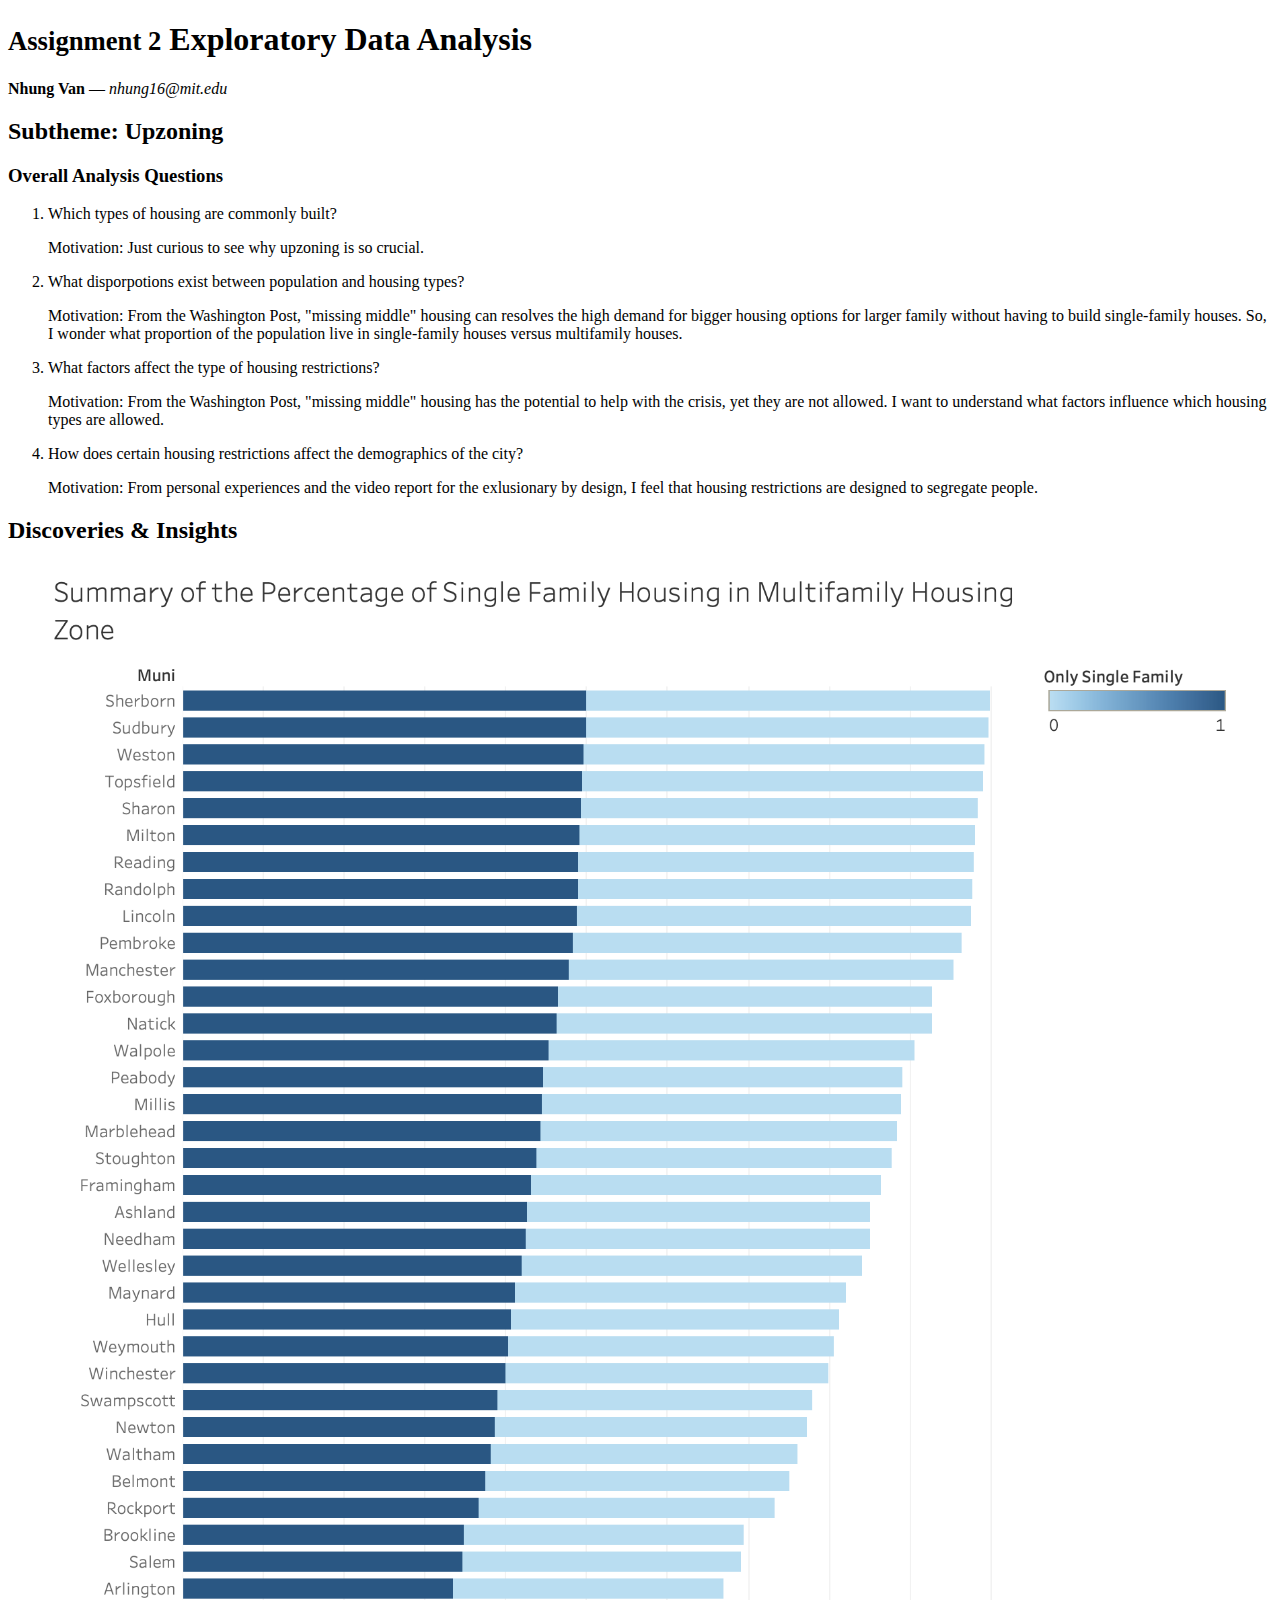
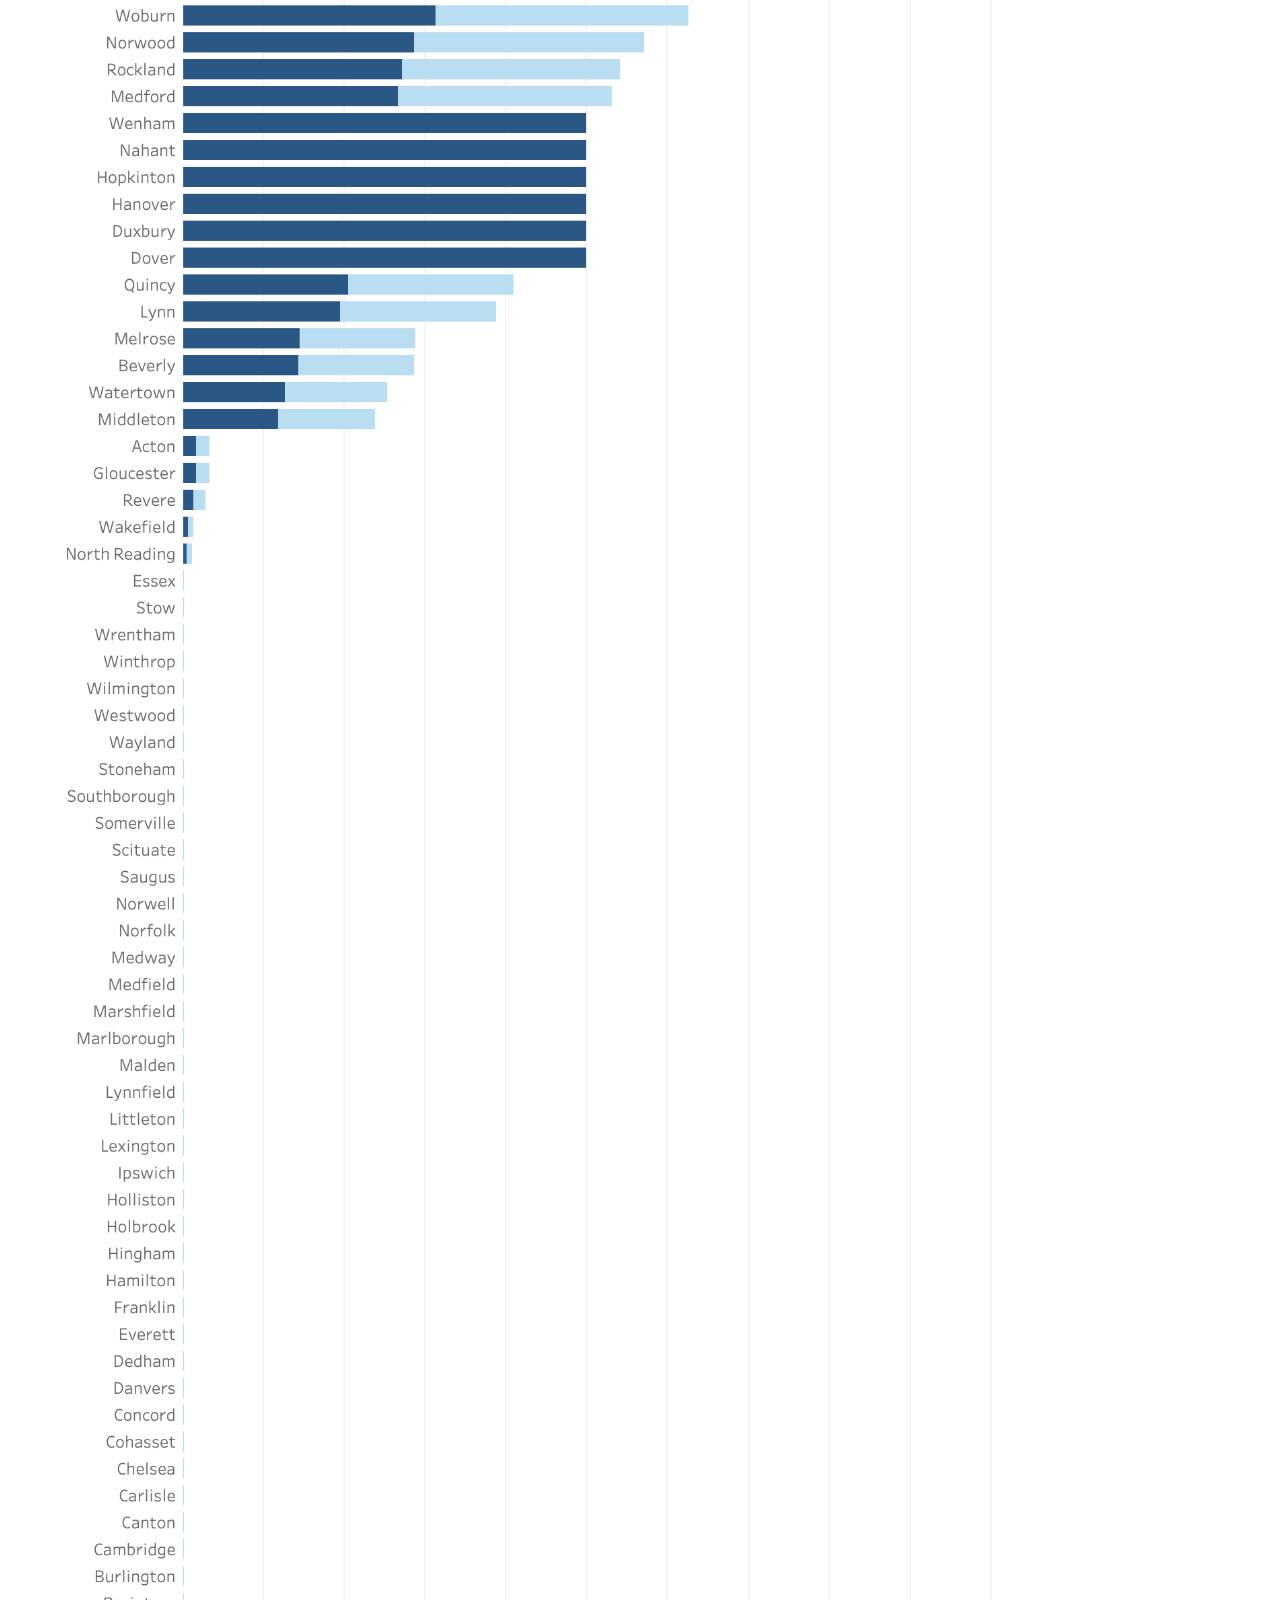
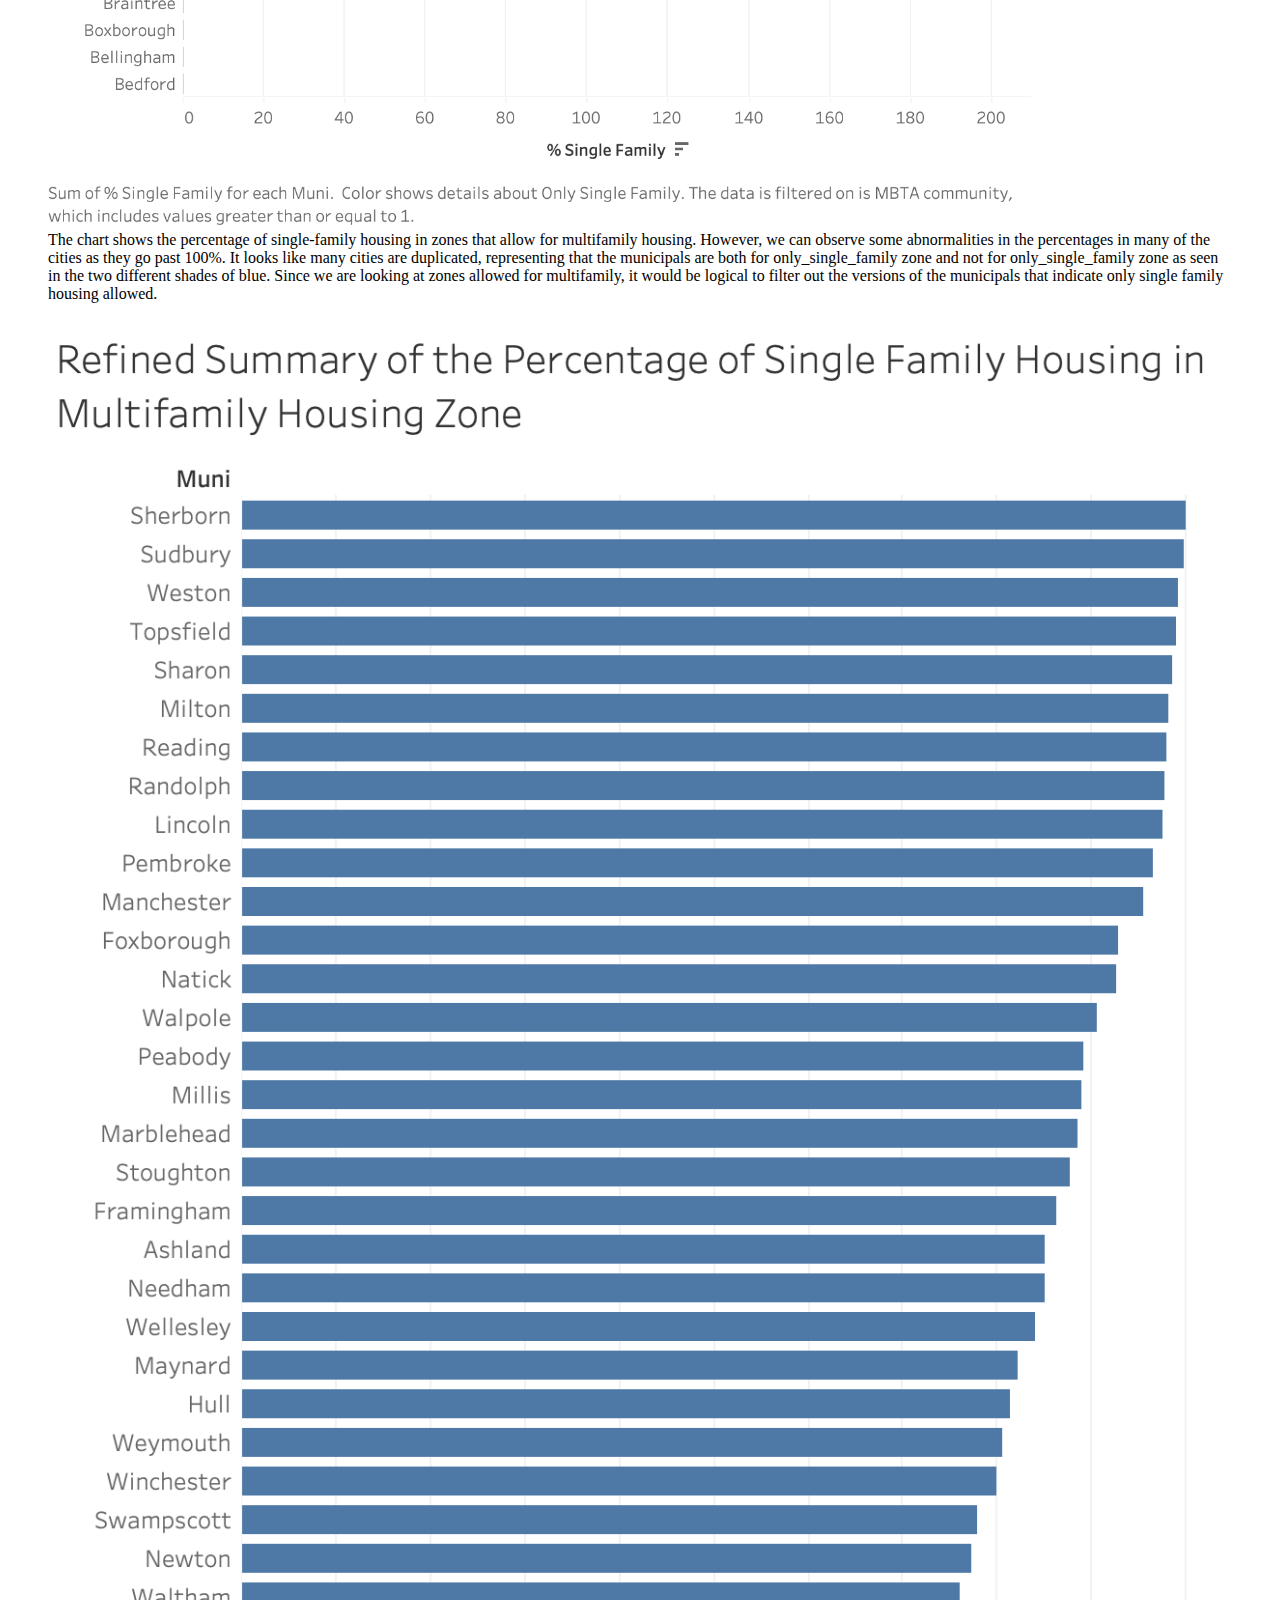
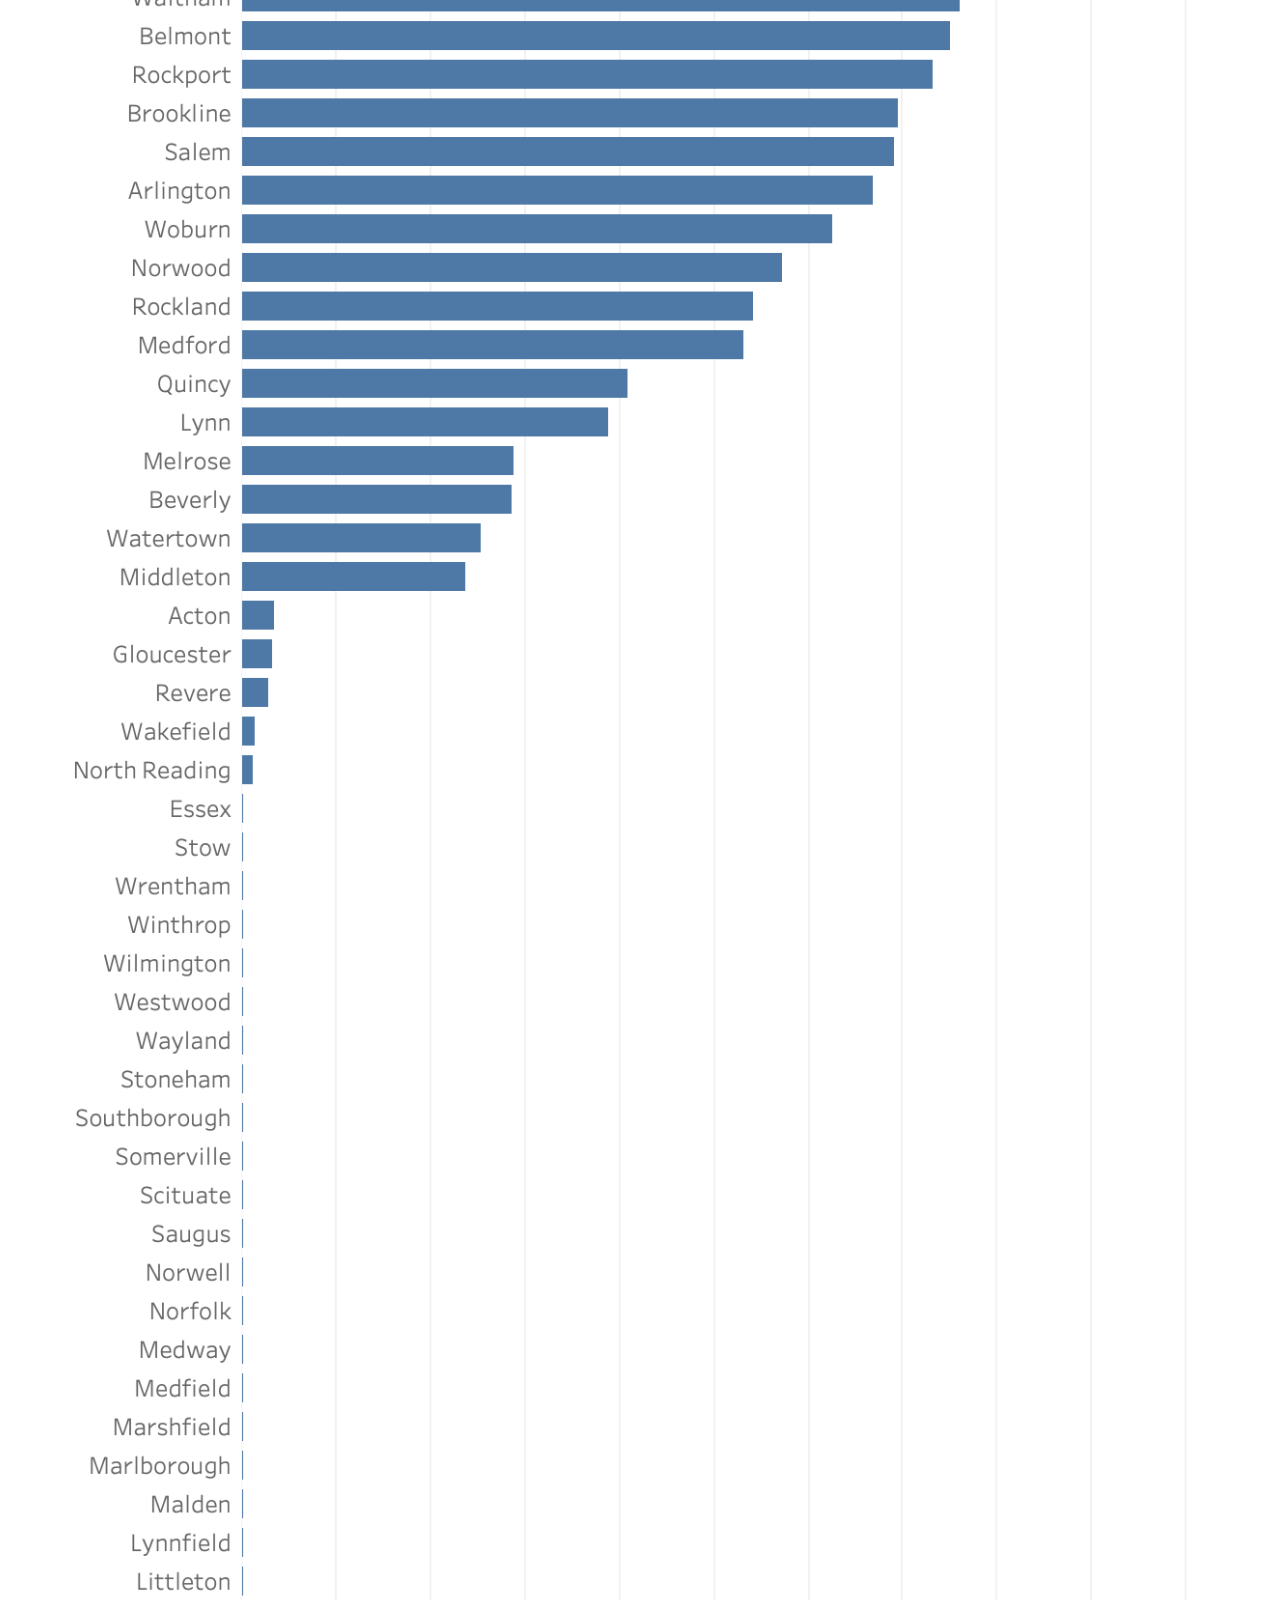
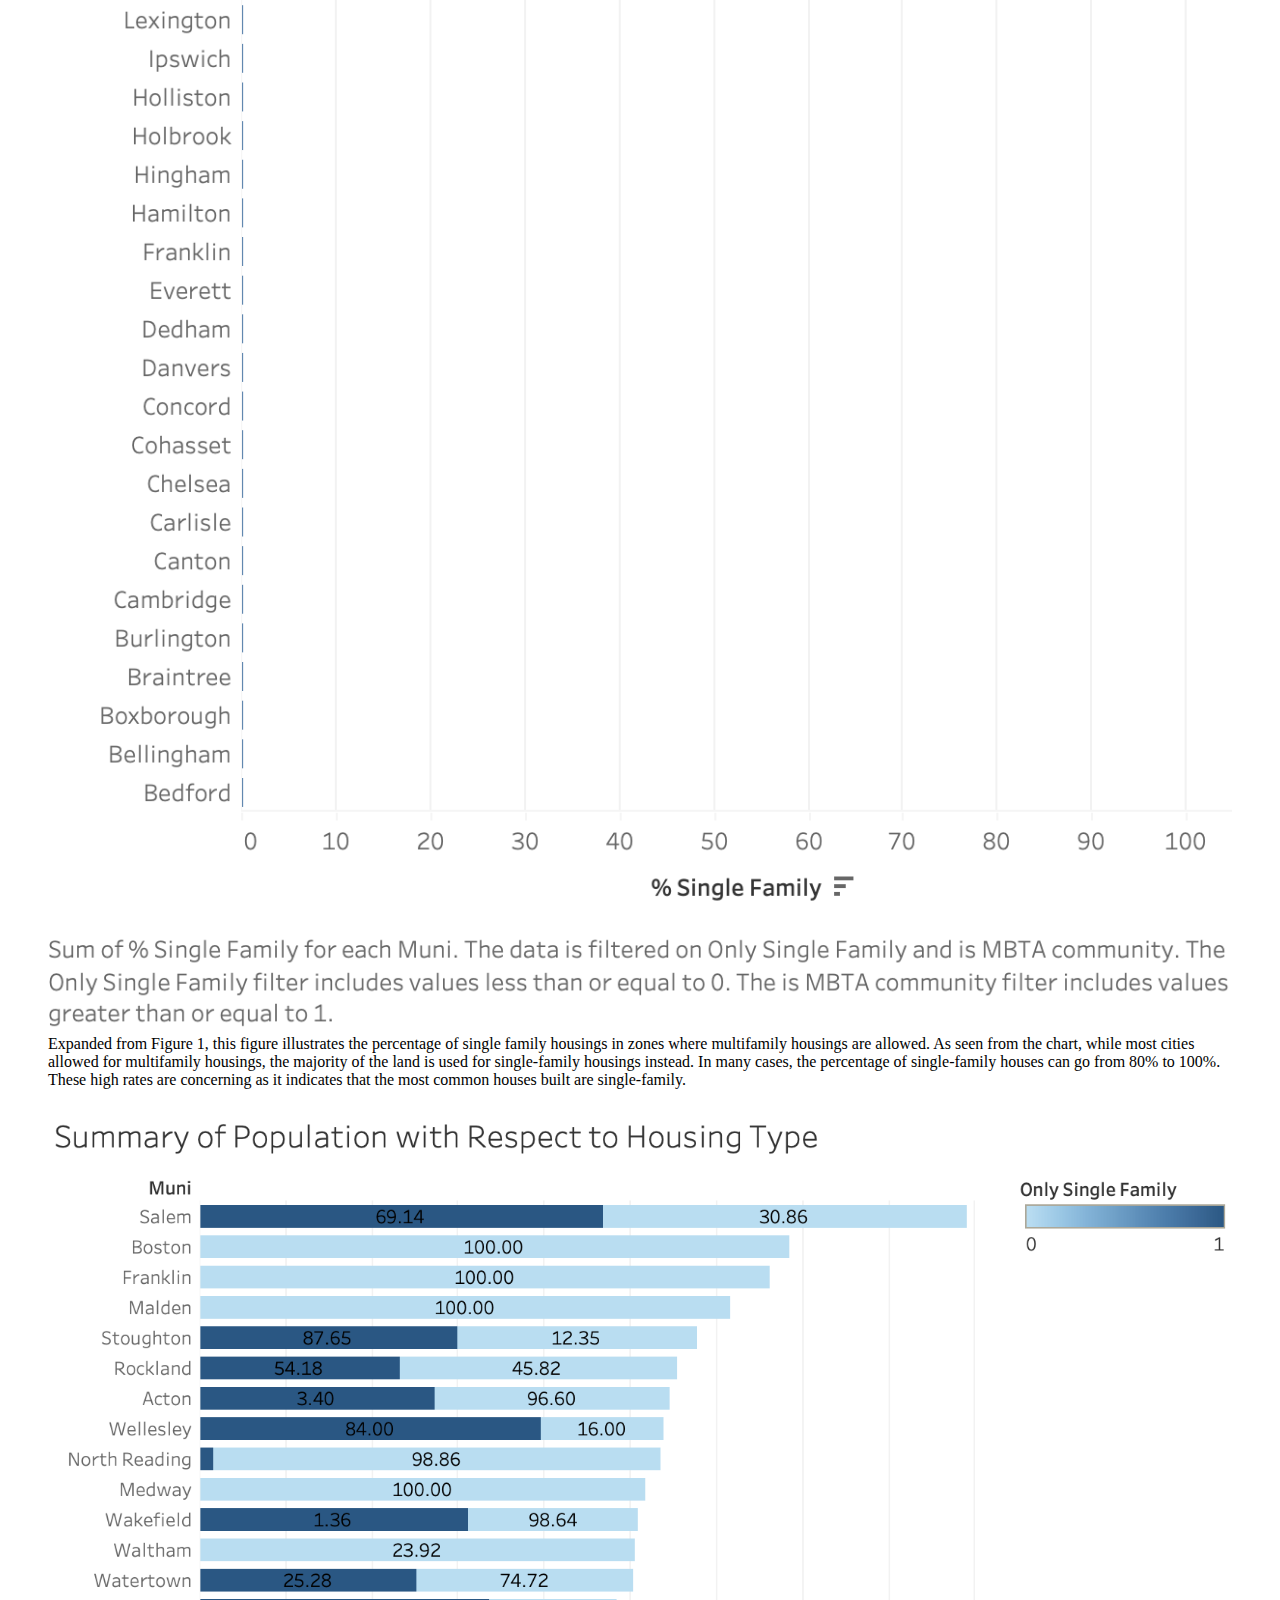
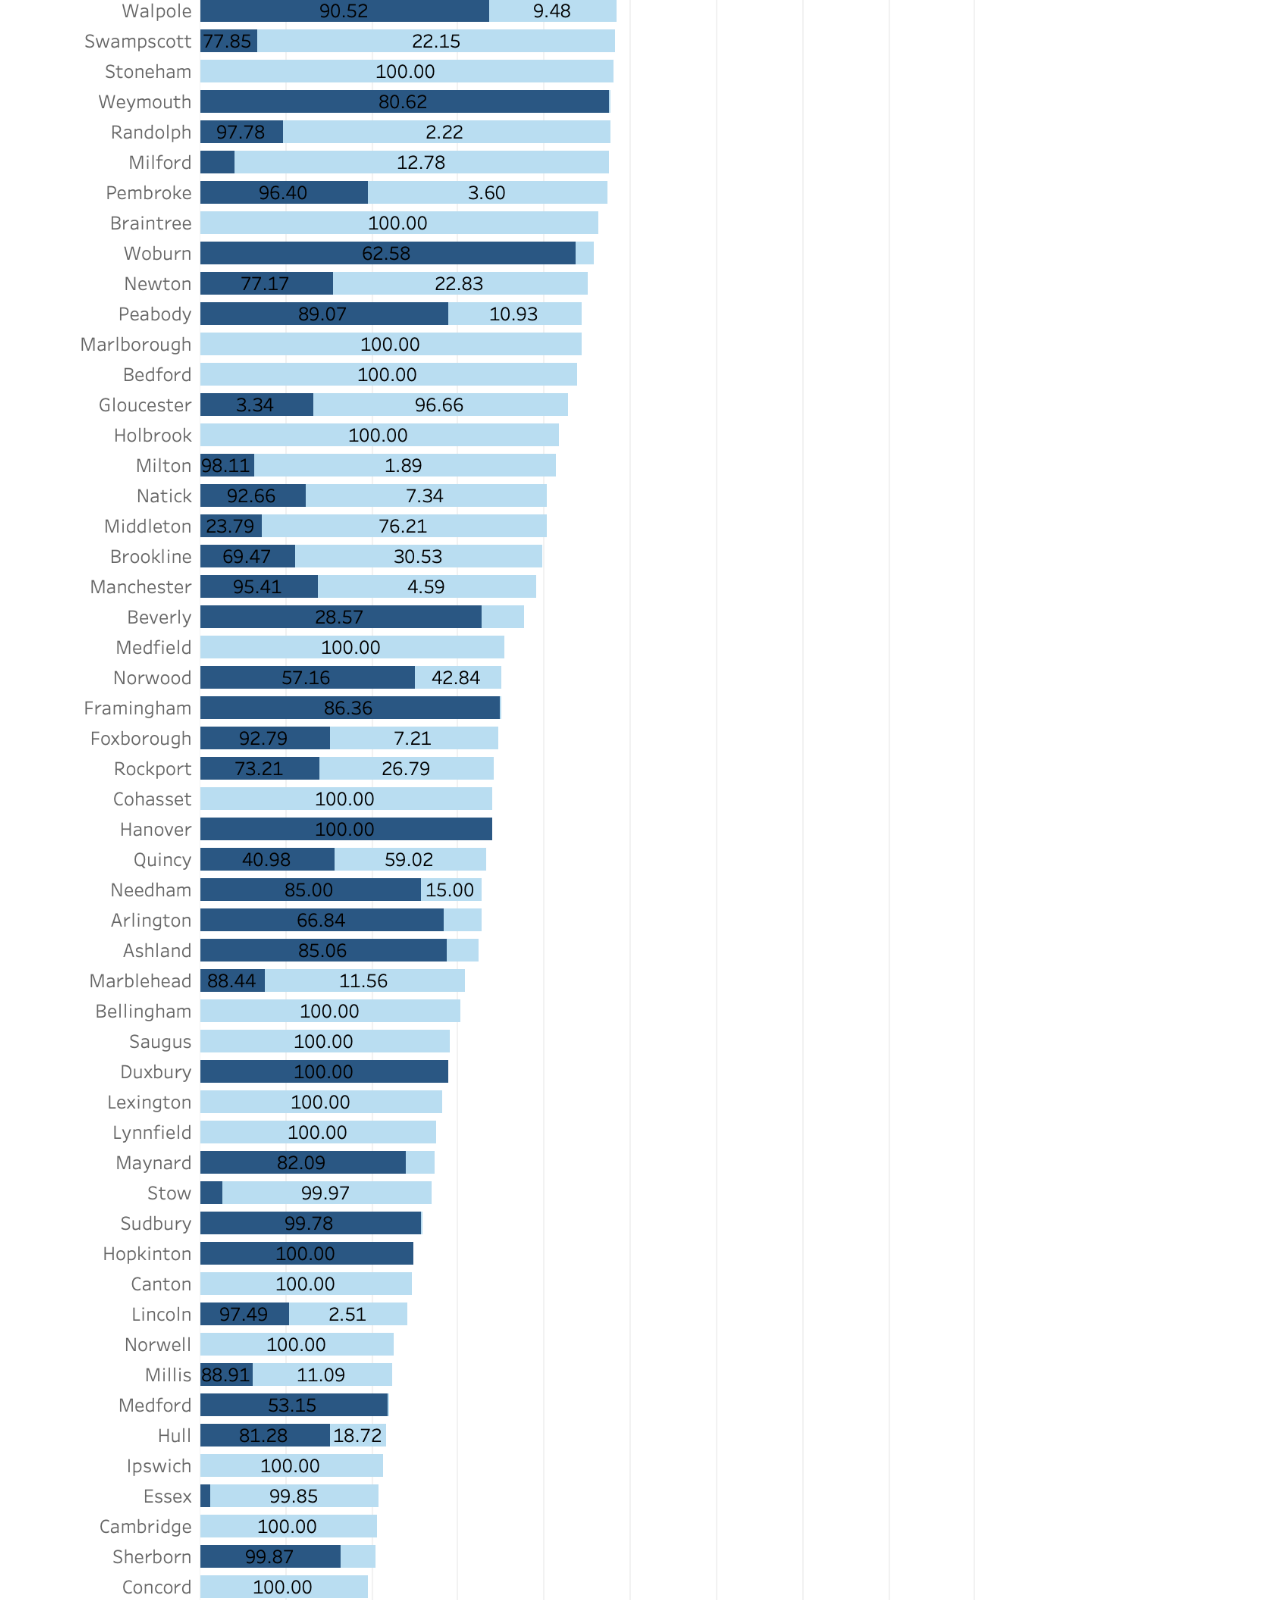
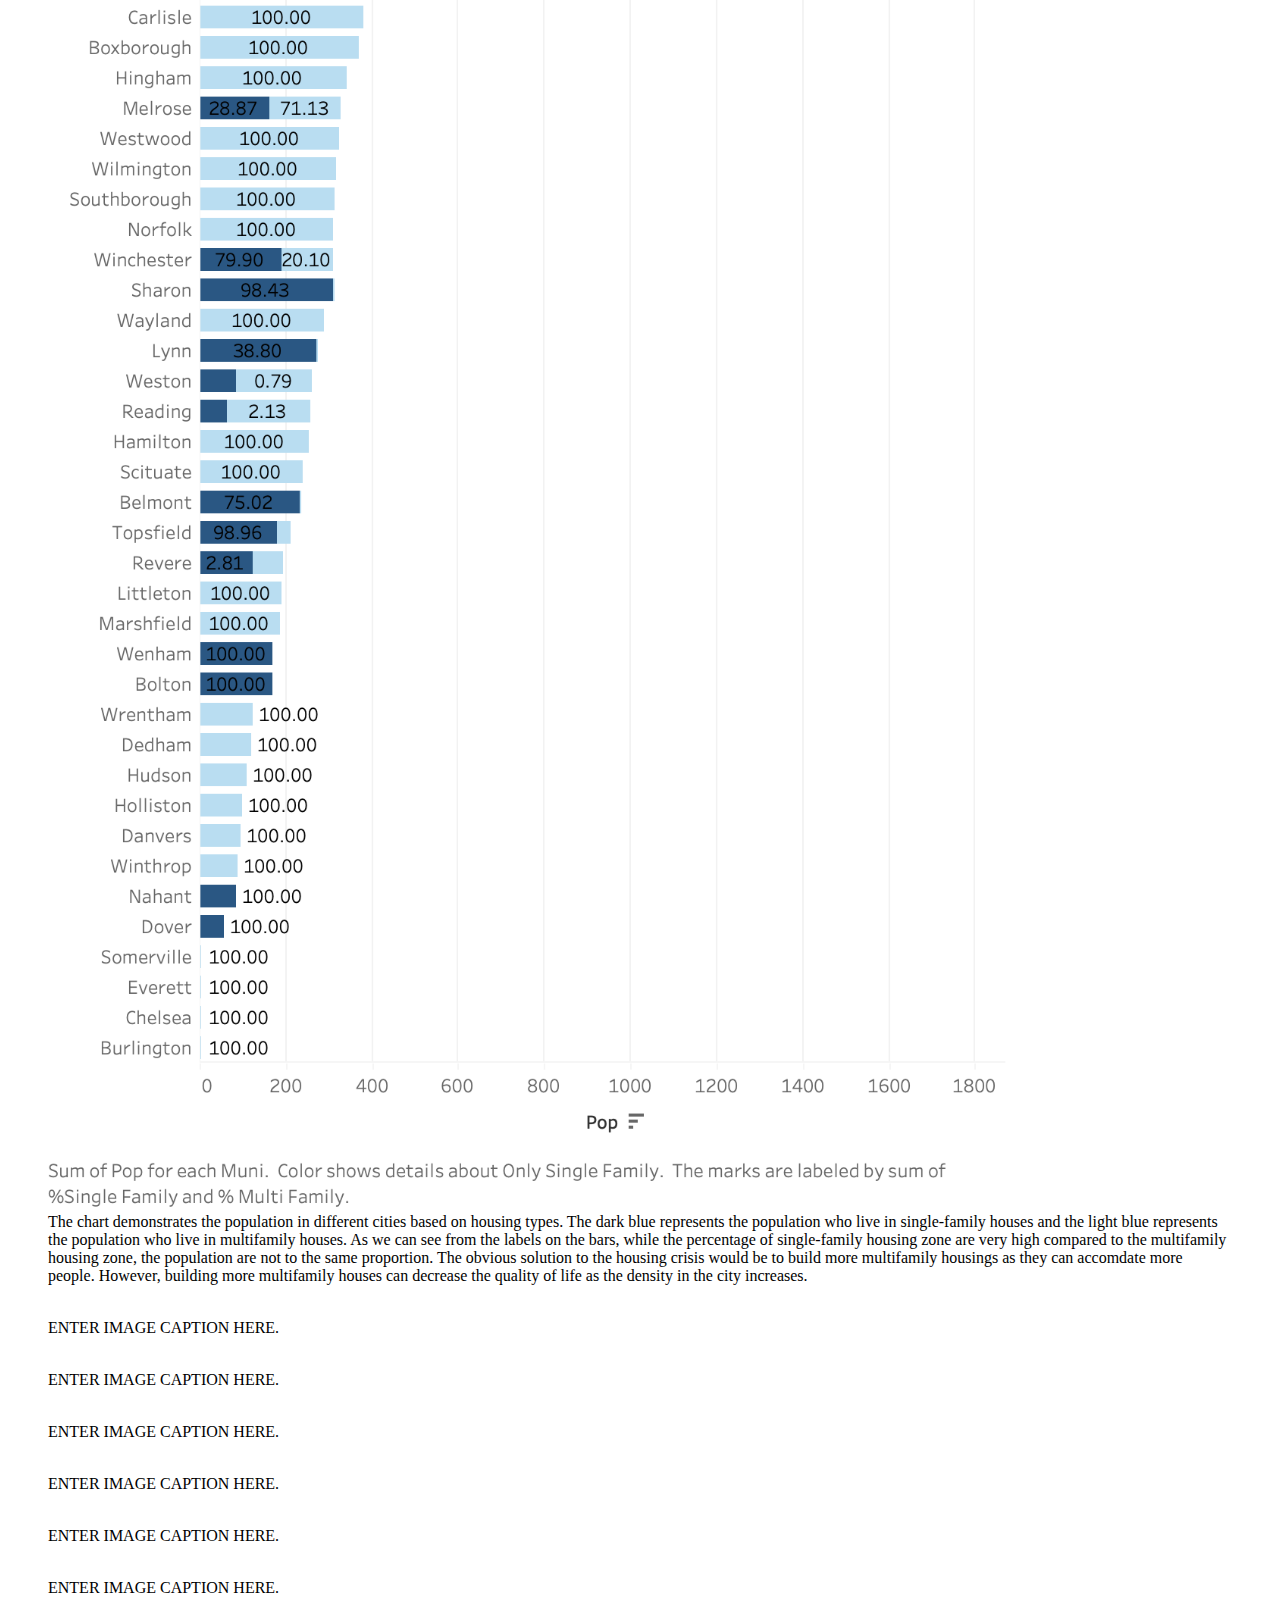
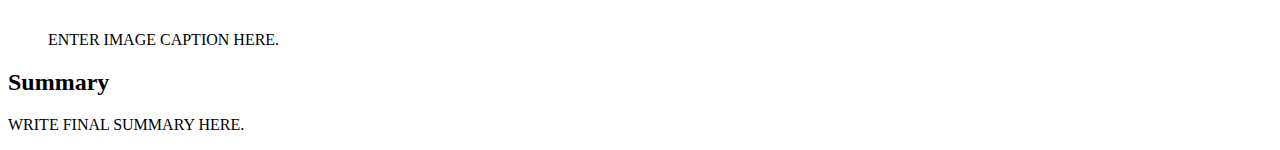
==== assignment2/index.html @ 56688341 "started on A2" ====
<!DOCTYPE HTML>
<html lang="en">
<head>
	<title>Vis & Society Assignment 2</title>
	<link rel="stylesheet" href="https://vis-society.github.io/assignments/report.css" />
    <link rel="stylesheet" href="style.css" />
</head>

<body>
	<header>
		<h1>
			<small>Assignment 2</small>
			Exploratory Data Analysis
		</h1>

		<p>
			<strong>Nhung Van</strong> — <em>nhung16@mit.edu</em>
		</p>
	</header>
	<main>
		<section>
			<h2>Subtheme: Upzoning</h2>

			<h3>Overall Analysis Questions</h3>
			<ol>
                <li>Which types of housing are commonly built?</li>
                <p> Motivation: Just curious to see why upzoning is so crucial.</p>
                <li>What disporpotions exist between population and housing types?</li>
                <p> Motivation: From the Washington Post, "missing middle" housing can resolves the high demand for bigger housing options for larger family without having to build single-family houses. So, I wonder what proportion of the population live in single-family houses versus multifamily houses.</p>
                <li>What factors affect the type of housing restrictions?</li>
                <p> Motivation: From the Washington Post, "missing middle" housing has the potential to help with the crisis, yet they are not allowed. I want to understand what factors influence which housing types are allowed.</p>
				<li>How does certain housing restrictions affect the demographics of the city?</li>
                <p> Motivation: From personal experiences and the video report for the exlusionary by design, I feel that housing restrictions are designed to segregate people. </p>
			</ol>
            
		</section>

		<section>
			<h2>Discoveries & Insights</h2>

			<figure>
				<img src="./Sheet 1.png" alt="" />
				<figcaption>
				The chart shows the percentage of single-family housing in zones that allow for multifamily housing. However, we can observe some abnormalities in the percentages in many of the cities as they go past 100%. It looks like many cities are duplicated, representing that the municipals are both for only_single_family zone and not for only_single_family zone as seen in the two different shades of blue. Since we are looking at zones allowed for multifamily, it would be logical to filter out the versions of the municipals that indicate only single family housing allowed.
				</figcaption>
			</figure>

			<figure>
				<img src="./Sheet 2.png" alt="" />
				<figcaption>
				Expanded from Figure 1, this figure illustrates the percentage of single family housings in zones where multifamily housings are allowed. As seen from the chart, while most cities allowed for multifamily housings, the majority of the land is used for single-family housings instead. In many cases, the percentage of single-family houses can go from 80% to 100%. These high rates are concerning as it indicates that the most common houses built are single-family.
				</figcaption>
			</figure>

			<figure>
				<img src="./Sheet 3.png" alt="" />
				<figcaption>
				The chart demonstrates the population in different cities based on housing types. The dark blue represents the population who live in single-family houses and the light blue represents the population who live in multifamily houses. As we can see from the labels on the bars, while the percentage of single-family housing zone are very high compared to the multifamily housing zone, the population are not to the same proportion. The obvious solution to the housing crisis would be to build more multifamily housings as they can accomdate more people. However, building more multifamily houses can decrease the quality of life as the density in the city increases.
				</figcaption>
			</figure>

			<figure>
				<img src="IMAGE_FILENAME" alt="" />
				<figcaption>
				ENTER IMAGE CAPTION HERE.
				</figcaption>
			</figure>

			<figure>
				<img src="IMAGE_FILENAME" alt="" />
				<figcaption>
				ENTER IMAGE CAPTION HERE.
				</figcaption>
			</figure>

			<figure>
				<img src="IMAGE_FILENAME" alt="" />
				<figcaption>
				ENTER IMAGE CAPTION HERE.
				</figcaption>
			</figure>

			<figure>
				<img src="IMAGE_FILENAME" alt="" />
				<figcaption>
				ENTER IMAGE CAPTION HERE.
				</figcaption>
			</figure>

			<figure>
				<img src="IMAGE_FILENAME" alt="" />
				<figcaption>
				ENTER IMAGE CAPTION HERE.
				</figcaption>
			</figure>

			<figure>
				<img src="IMAGE_FILENAME" alt="" />
				<figcaption>
				ENTER IMAGE CAPTION HERE.
				</figcaption>
			</figure>

			<figure>
				<img src="IMAGE_FILENAME" alt="" />
				<figcaption>
				ENTER IMAGE CAPTION HERE.
				</figcaption>
			</figure>
		</section>

		<section>
			<h2>Summary</h2>

			<p>WRITE FINAL SUMMARY HERE.</p>
		</section>
	</main>
</body>
</html>
---- assignment2/style.css ----
img {
    width: 100%;
}
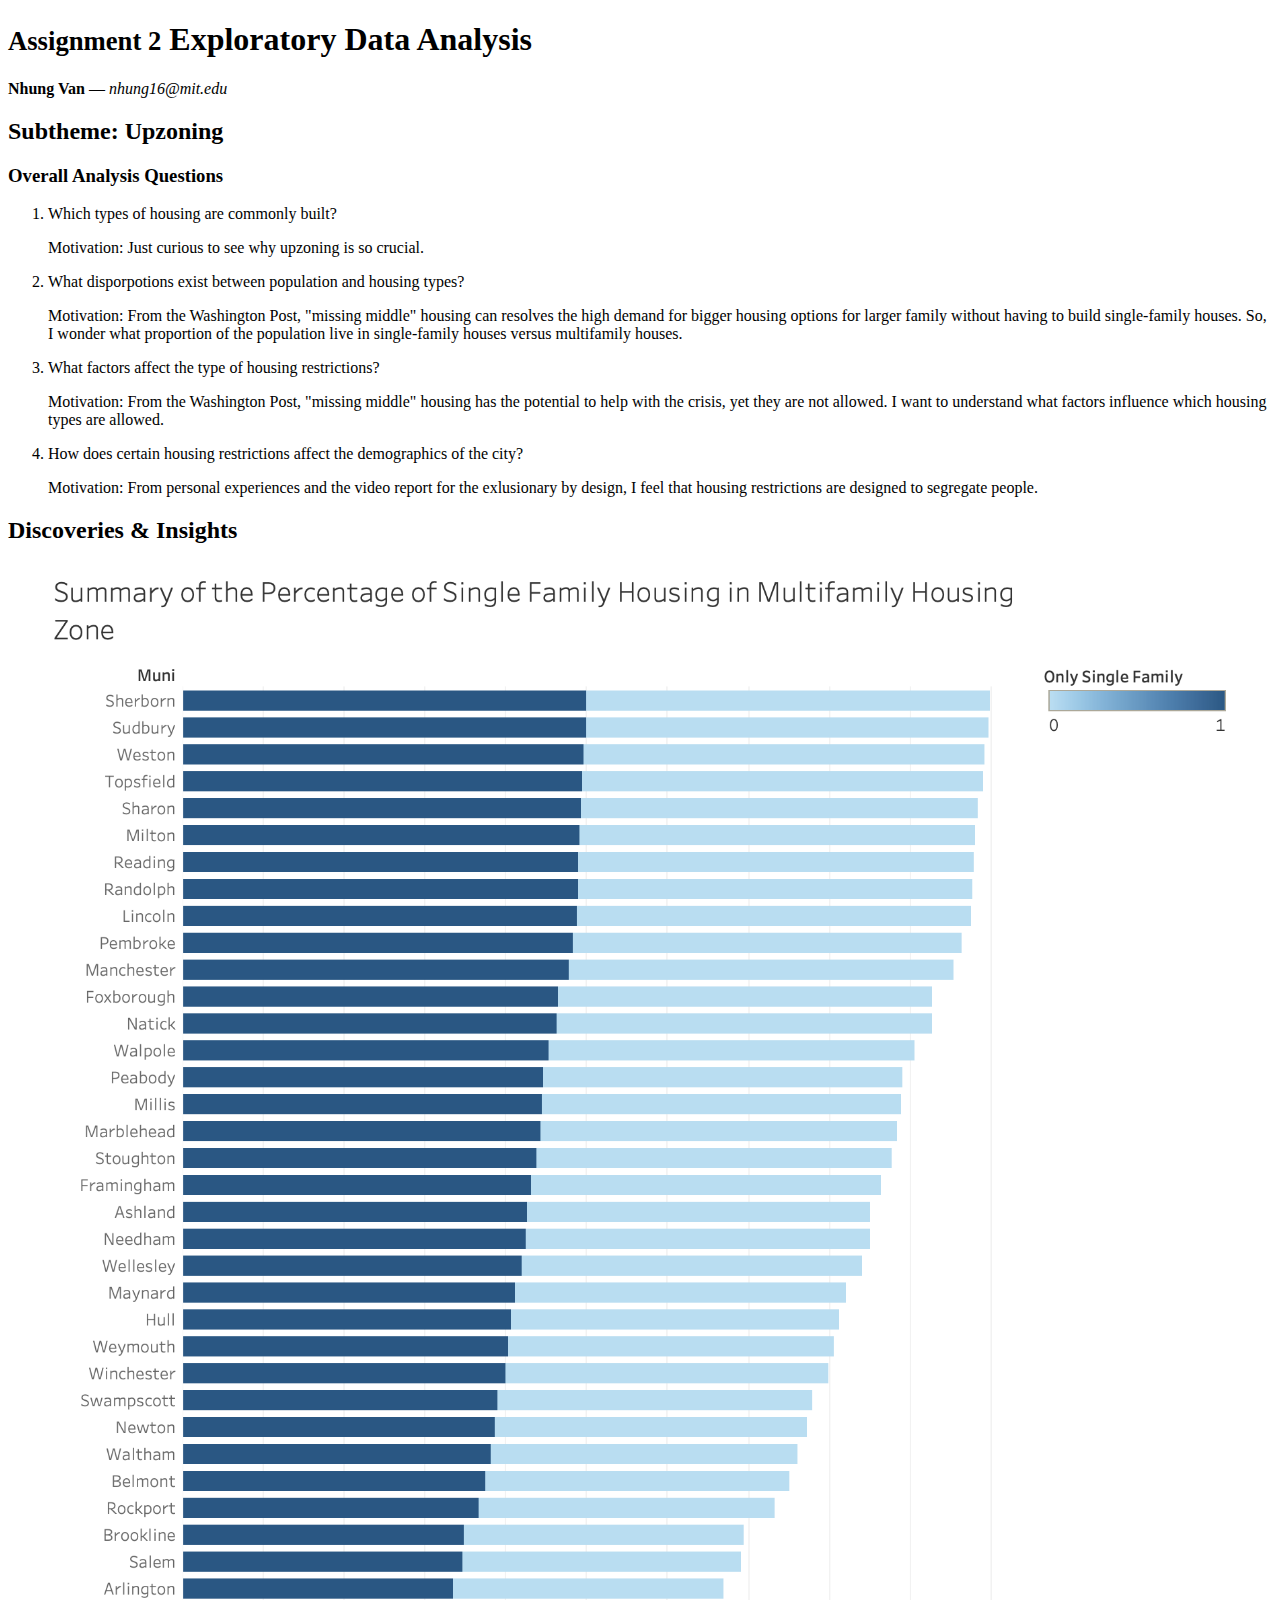
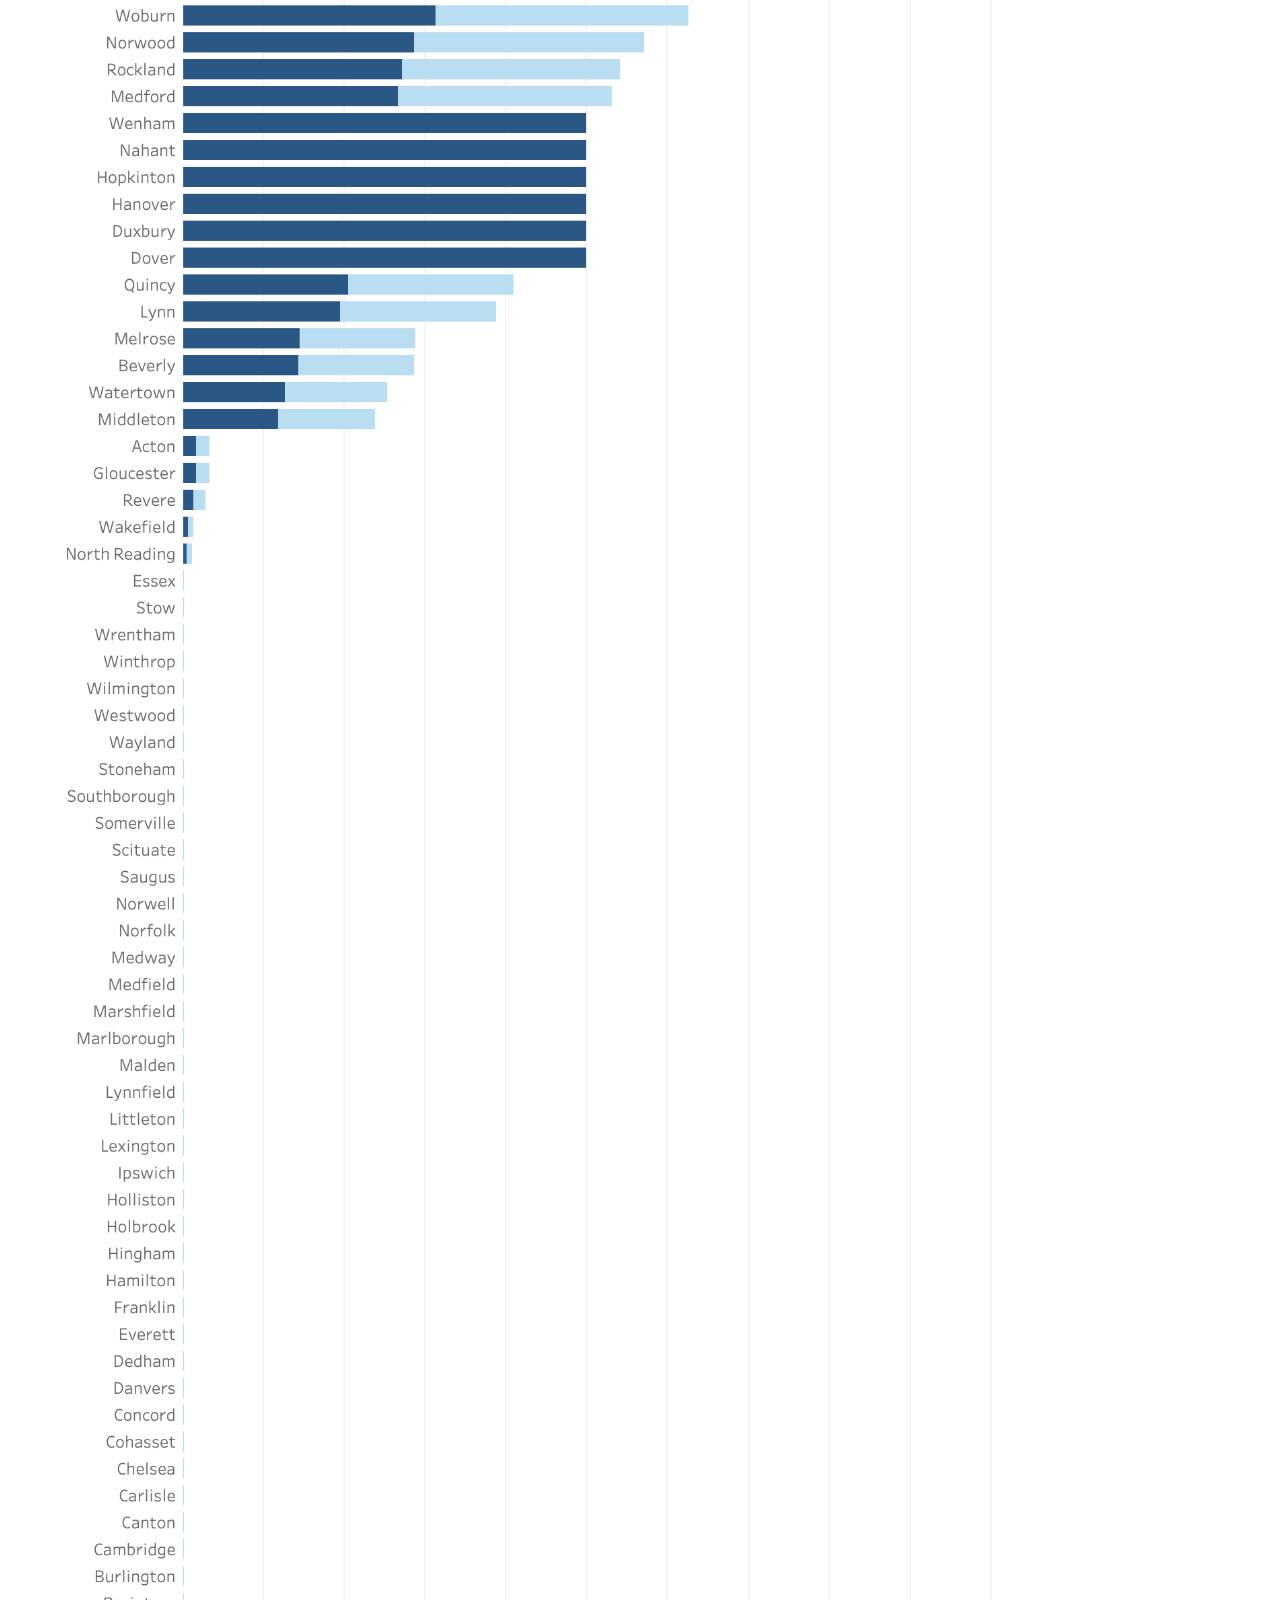
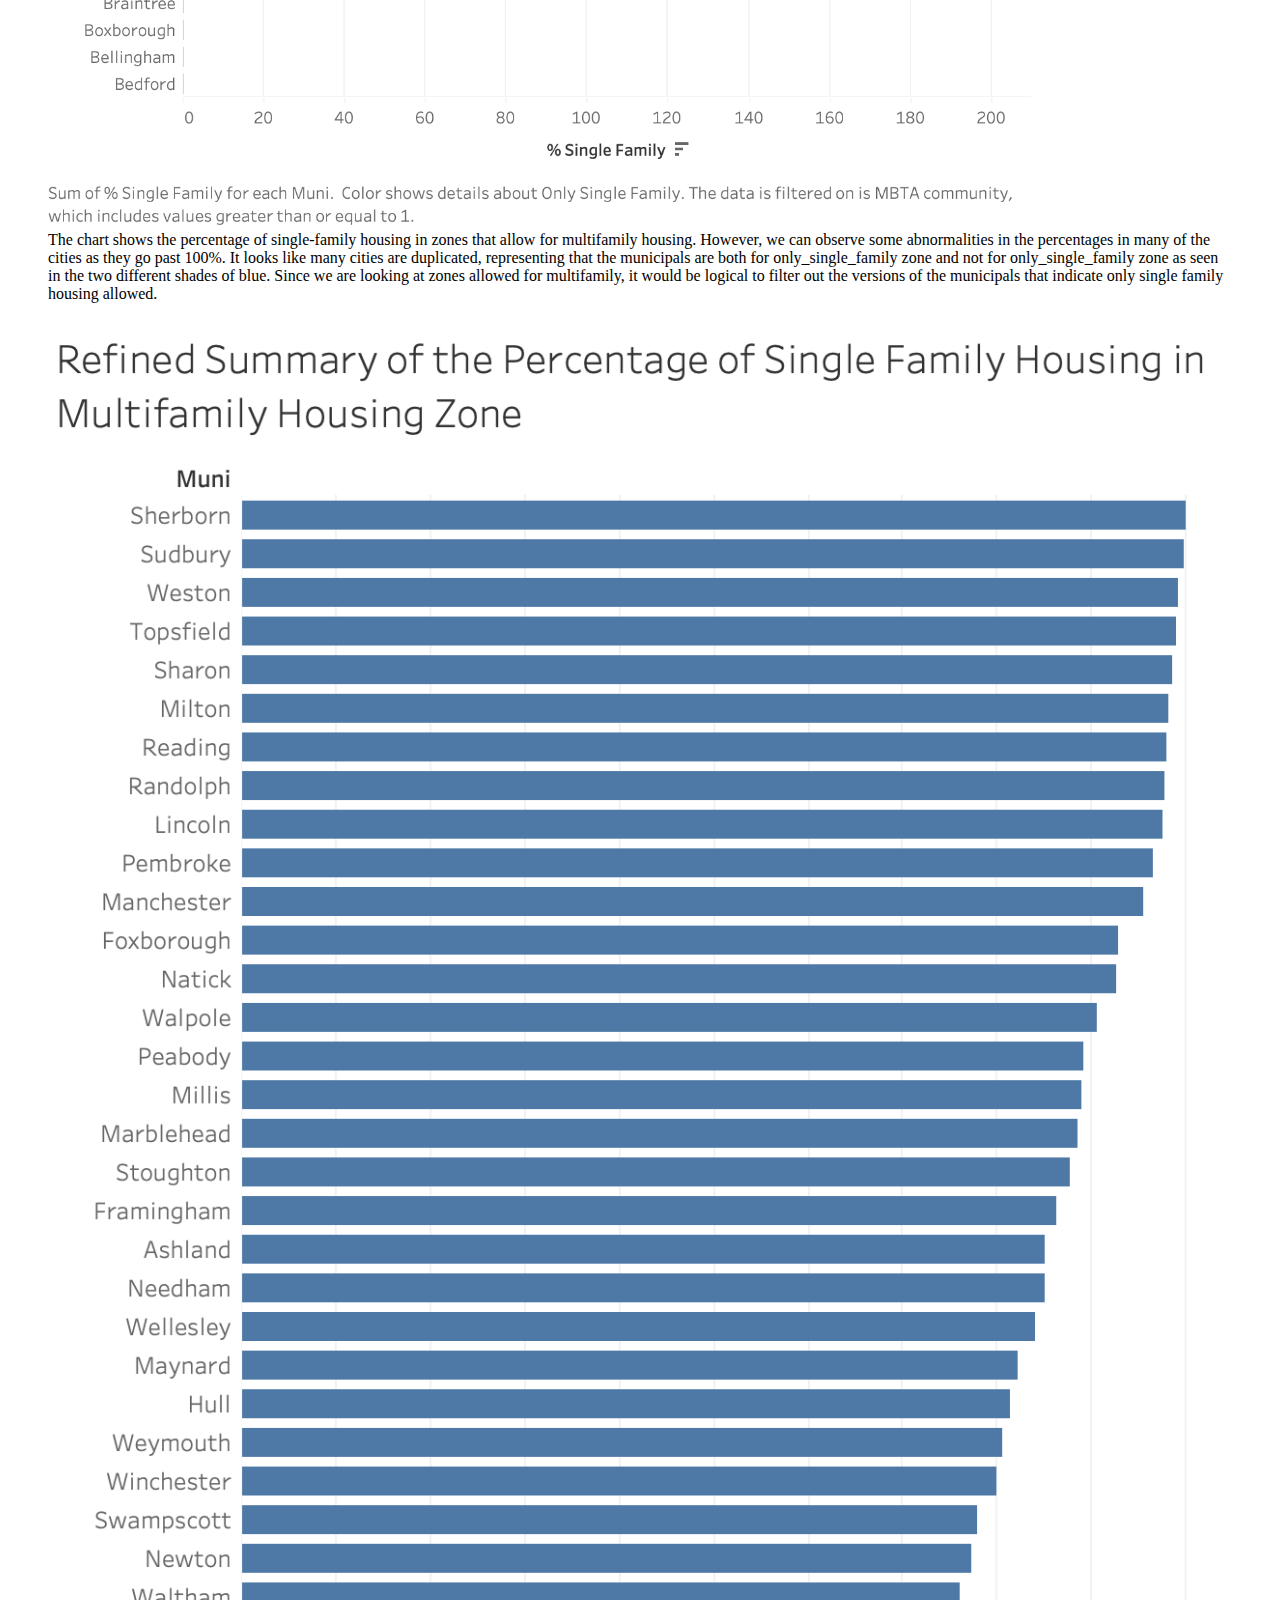
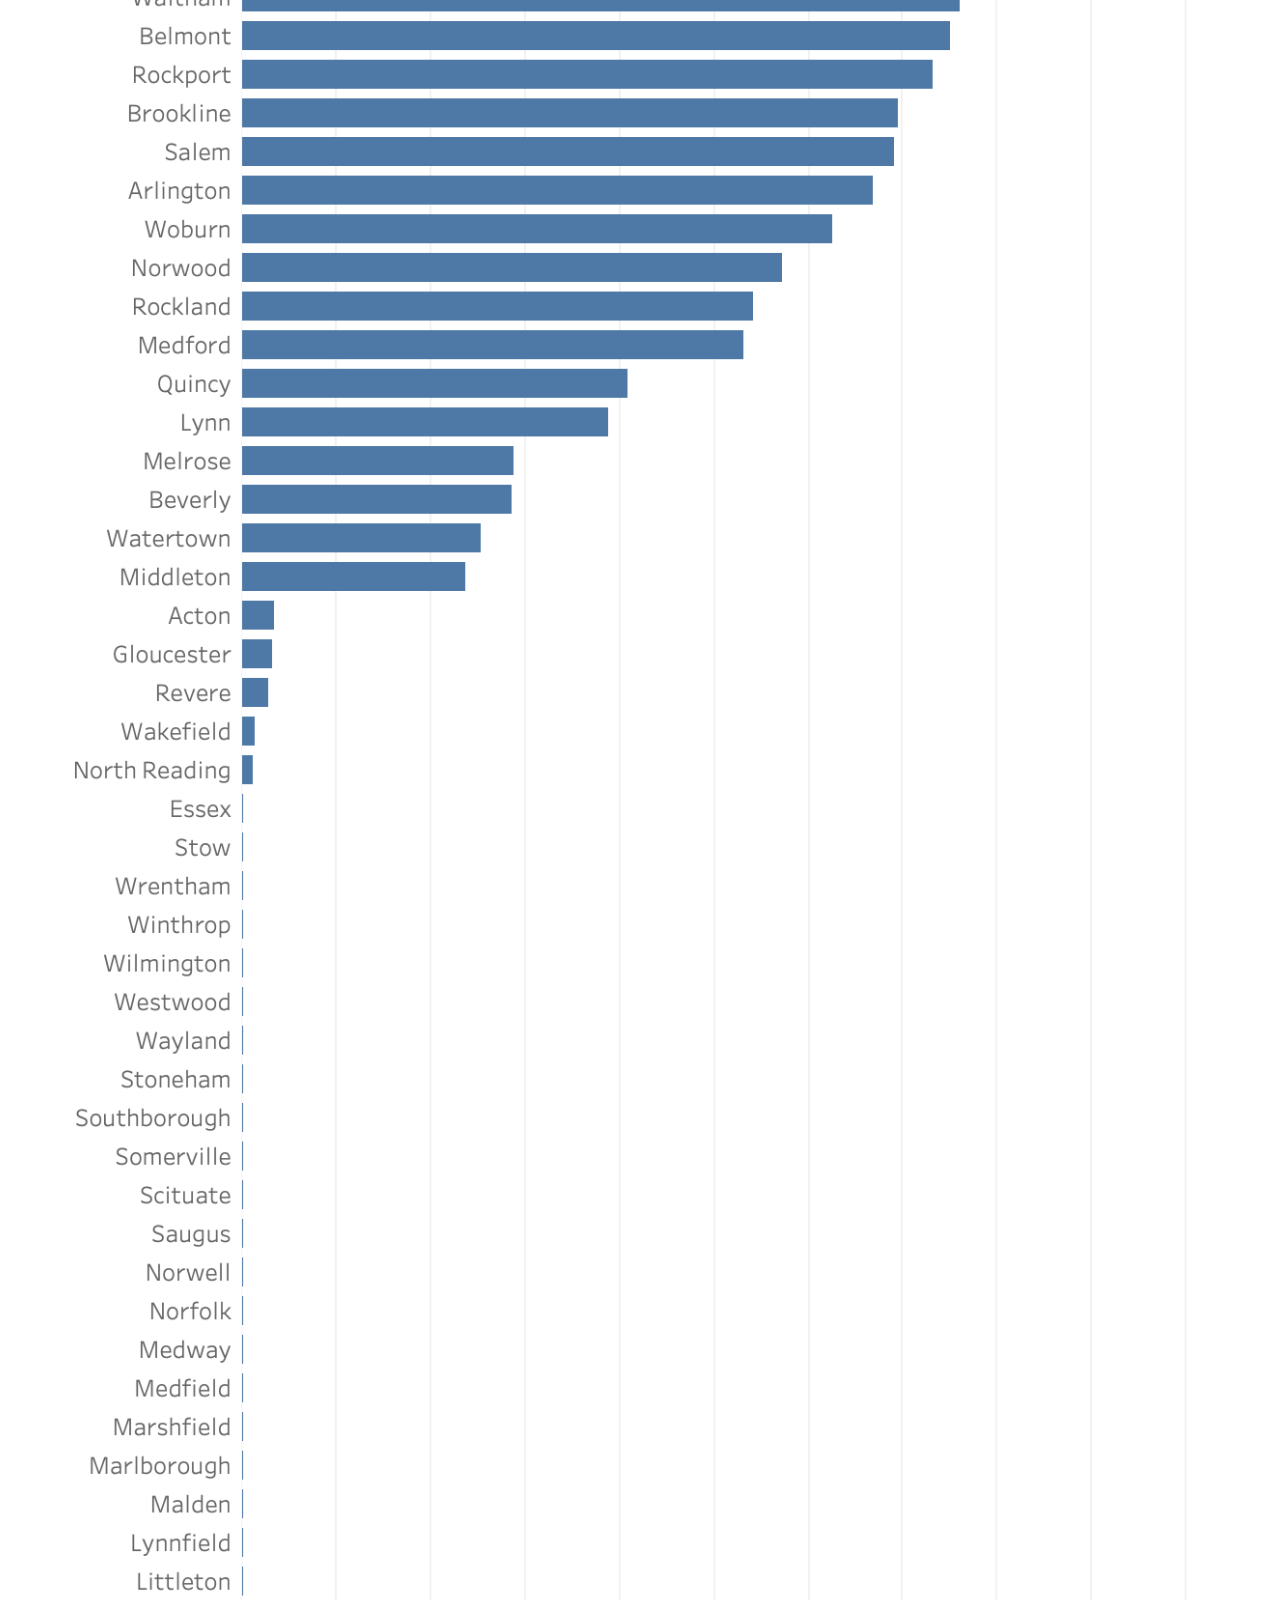
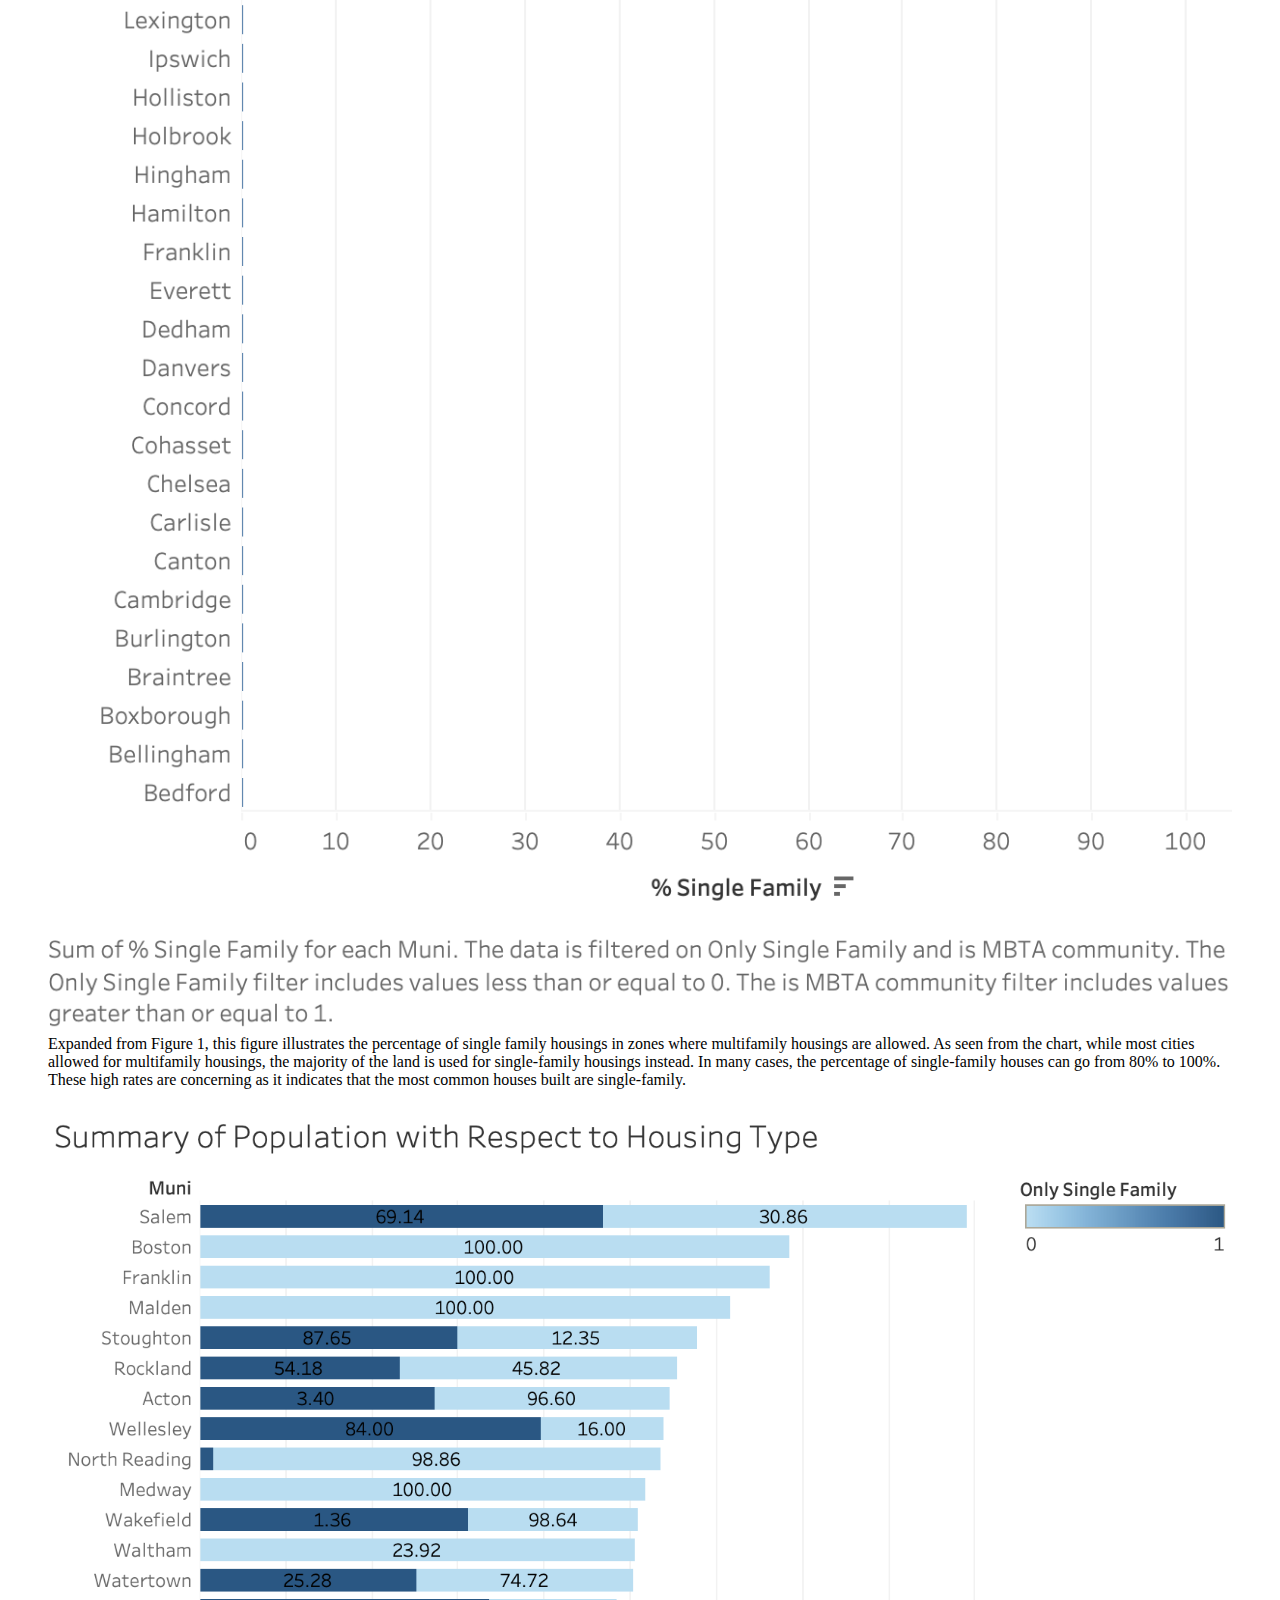
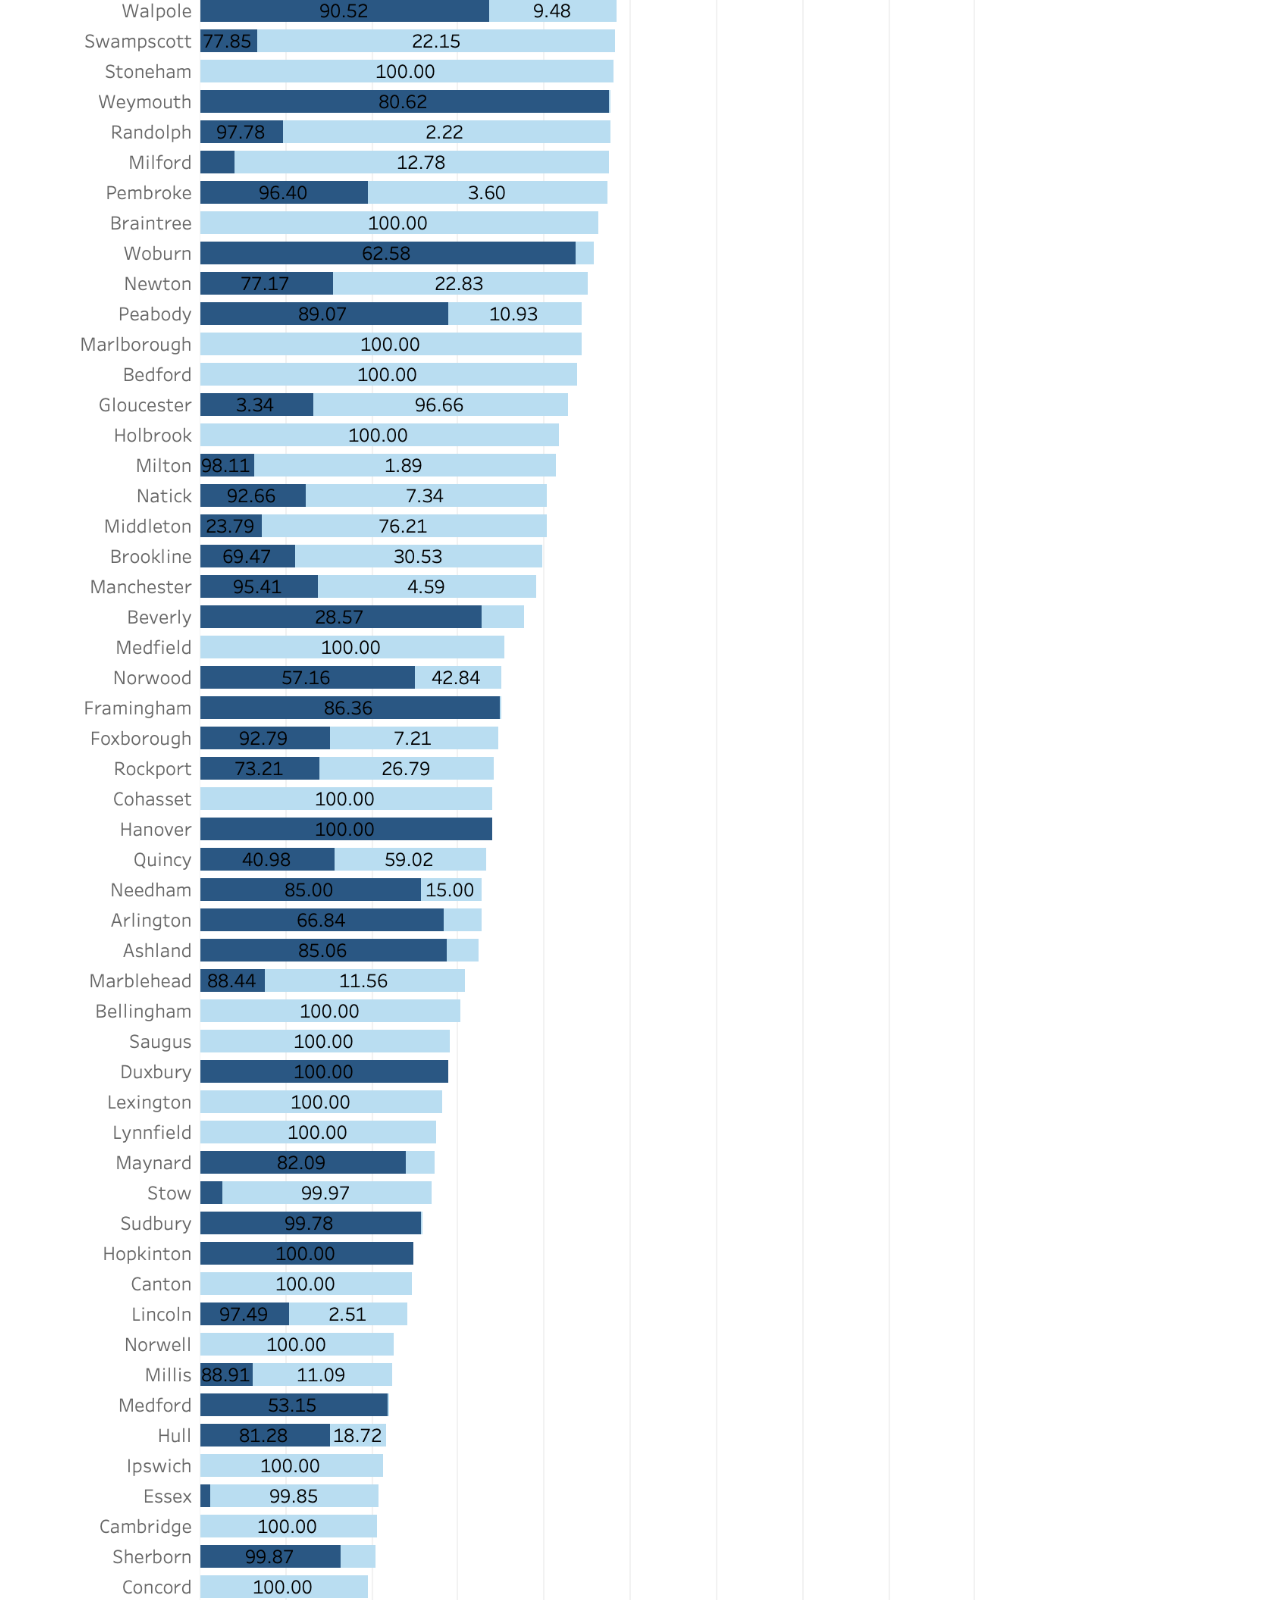
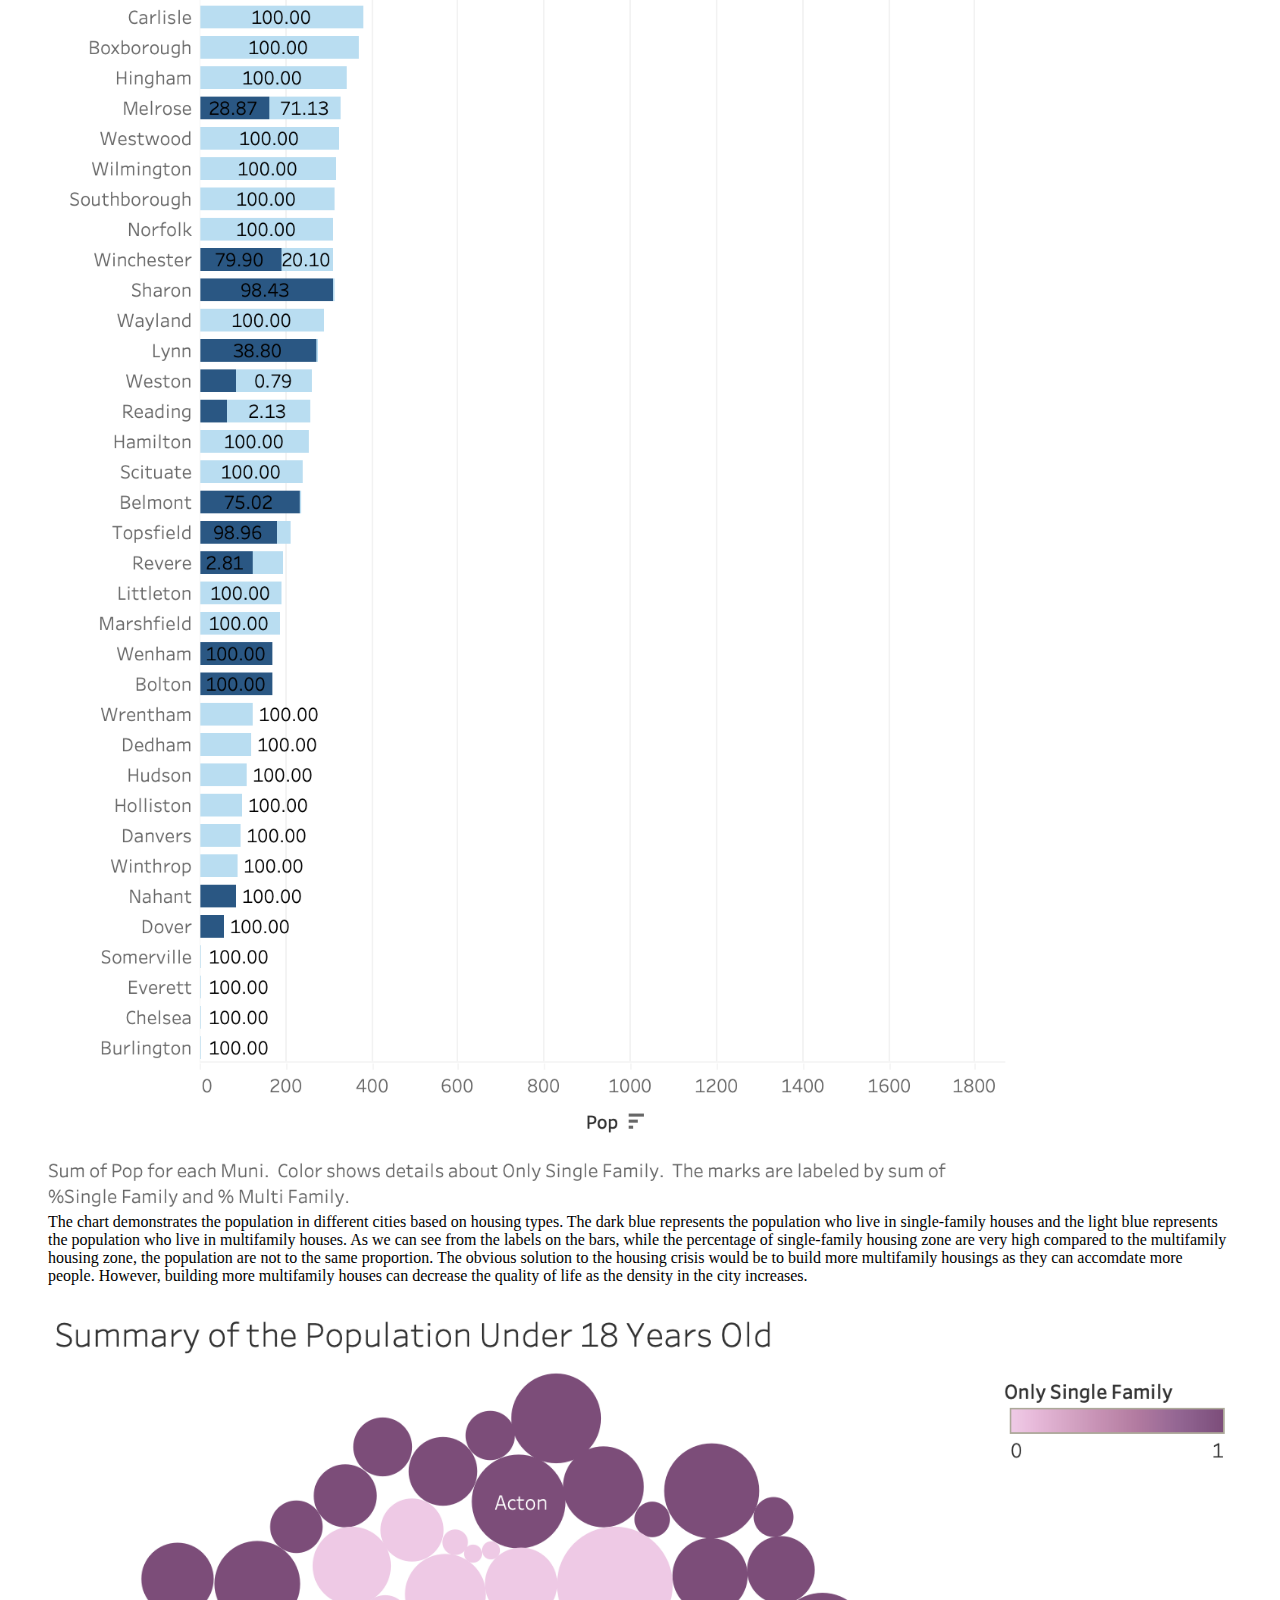
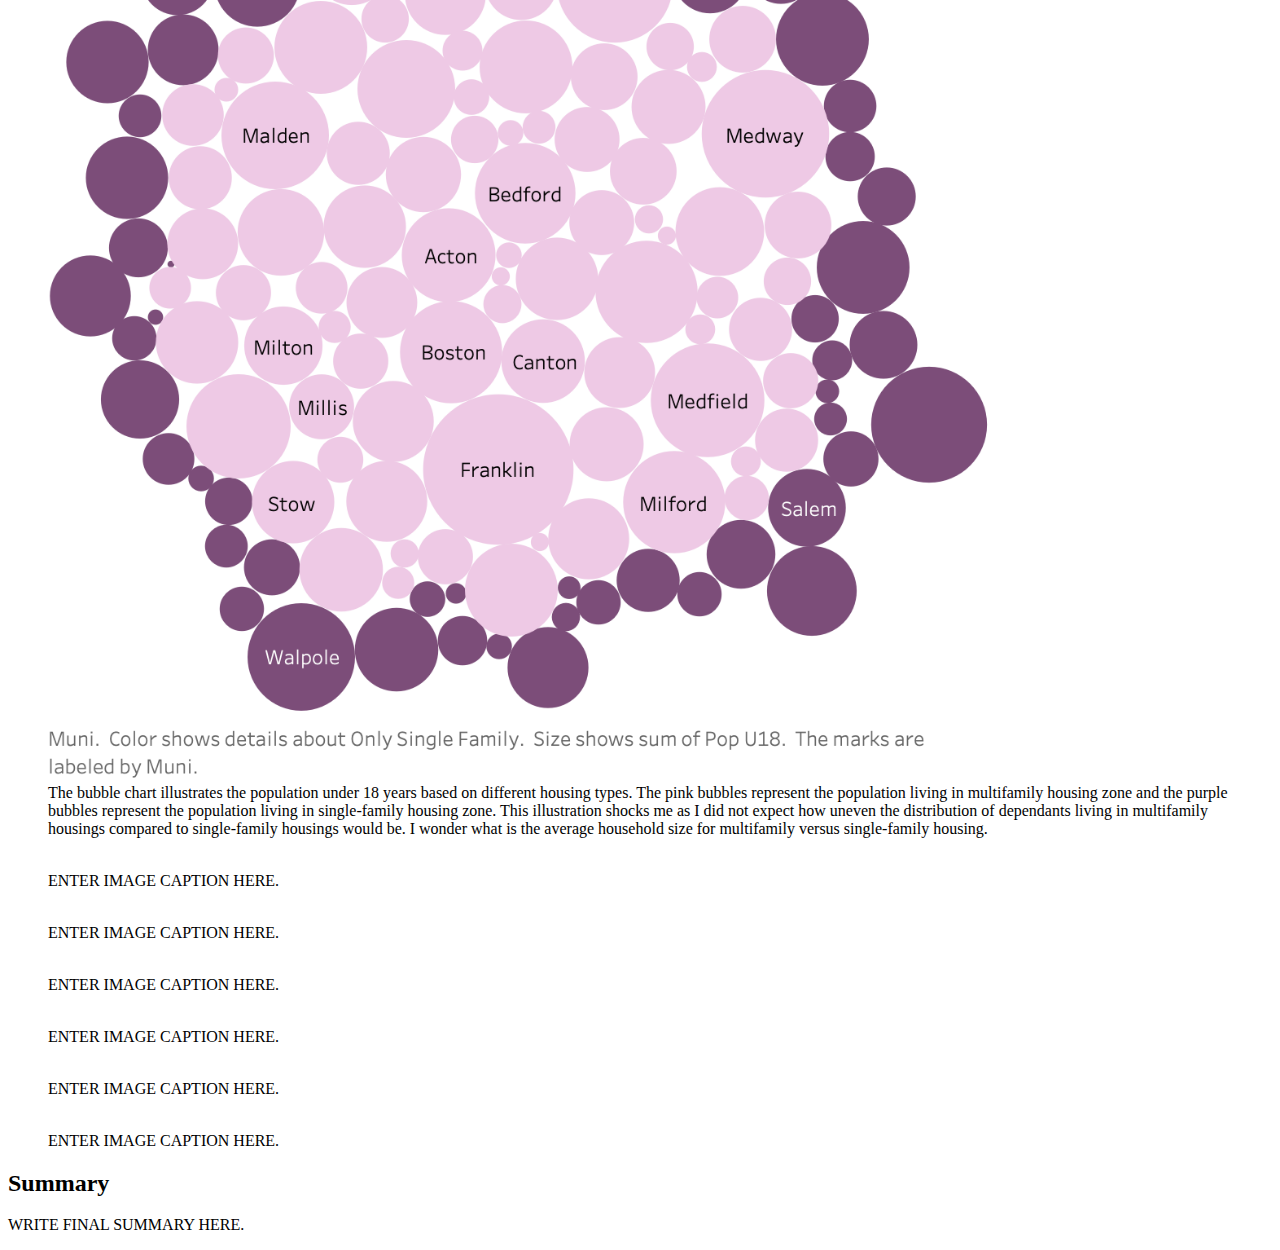
==== commit ad10401a: "added figure 4" ====
--- a/assignment2/index.html
+++ b/assignment2/index.html
@@ -60,9 +60,9 @@
 			</figure>
 
 			<figure>
-				<img src="IMAGE_FILENAME" alt="" />
+				<img src="./Sheet 4.png" alt="" />
 				<figcaption>
-				ENTER IMAGE CAPTION HERE.
+				The bubble chart illustrates the population under 18 years based on different housing types. The pink bubbles represent the population living in multifamily housing zone and the purple bubbles represent the population living in single-family housing zone. This illustration shocks me as I did not expect how uneven the distribution of dependants living in multifamily housings compared to single-family housings would be. I wonder what is the average household size for multifamily versus single-family housing.
 				</figcaption>
 			</figure>
 
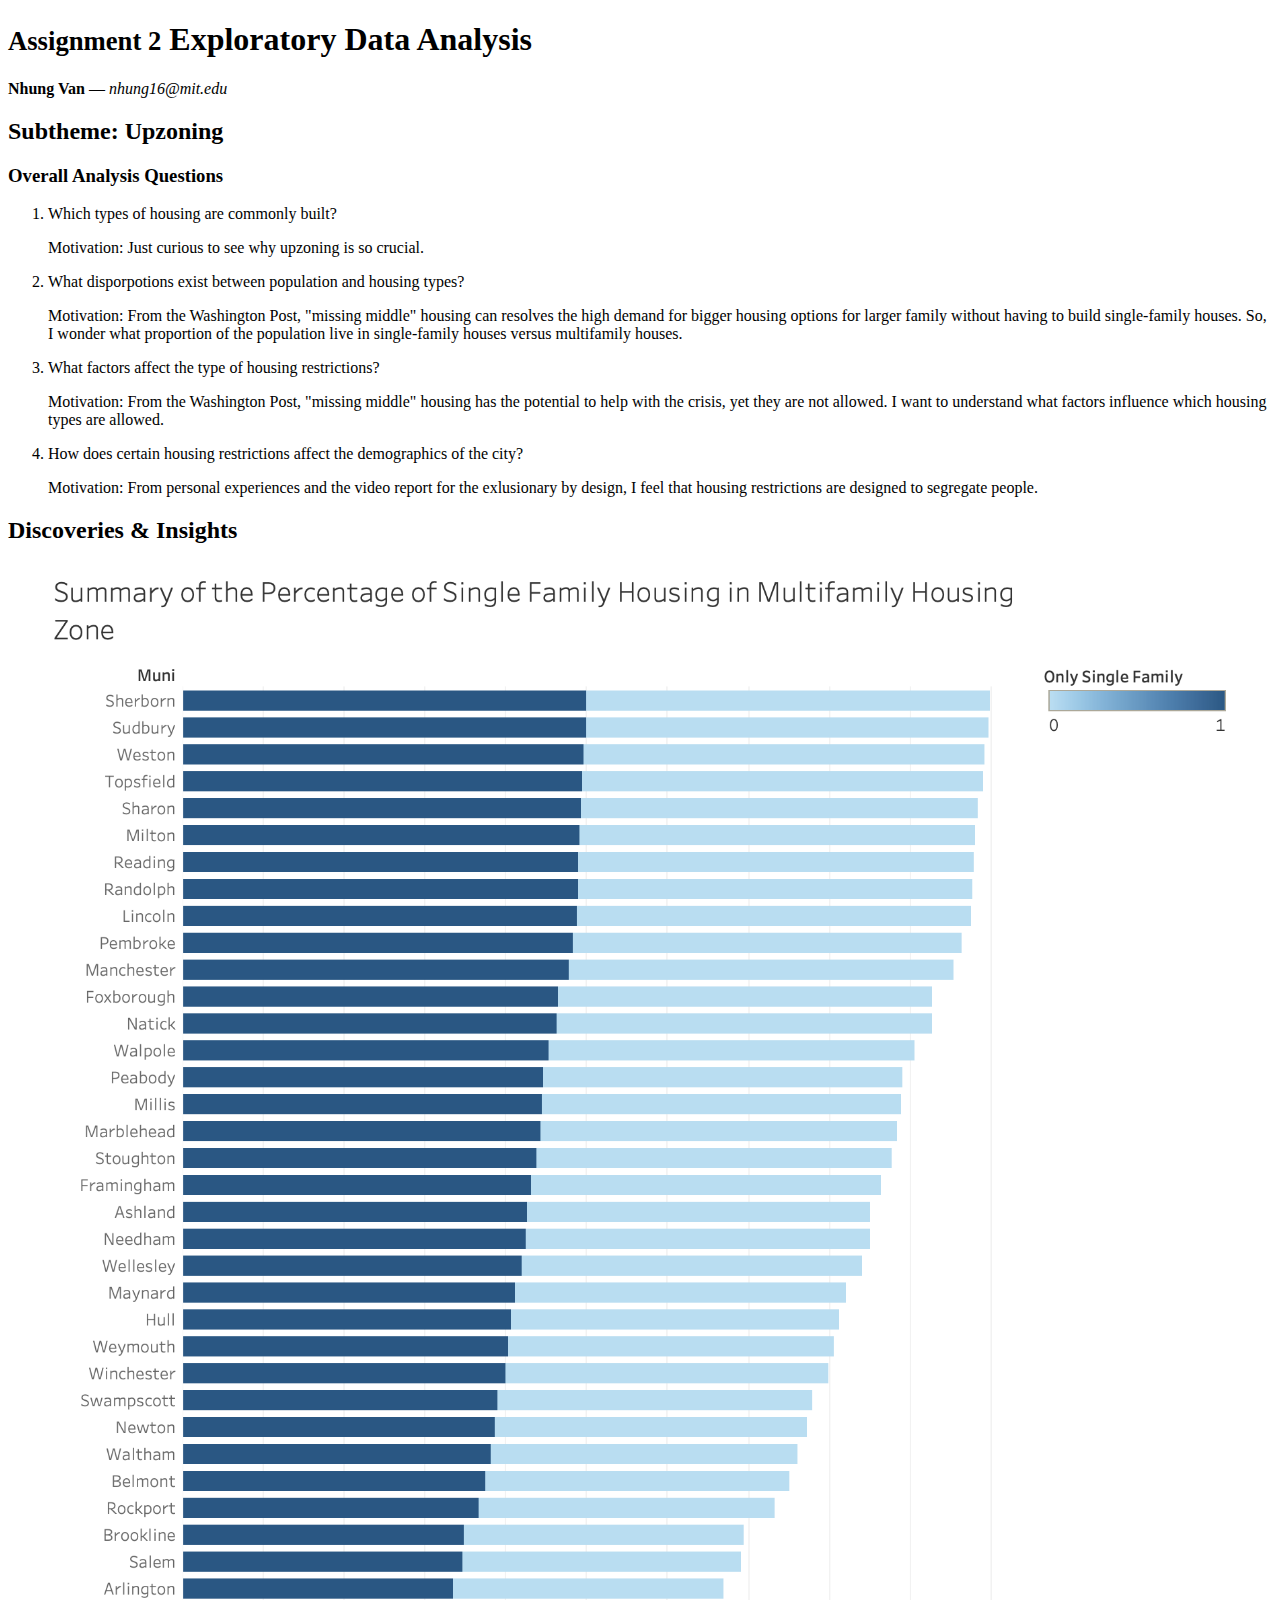
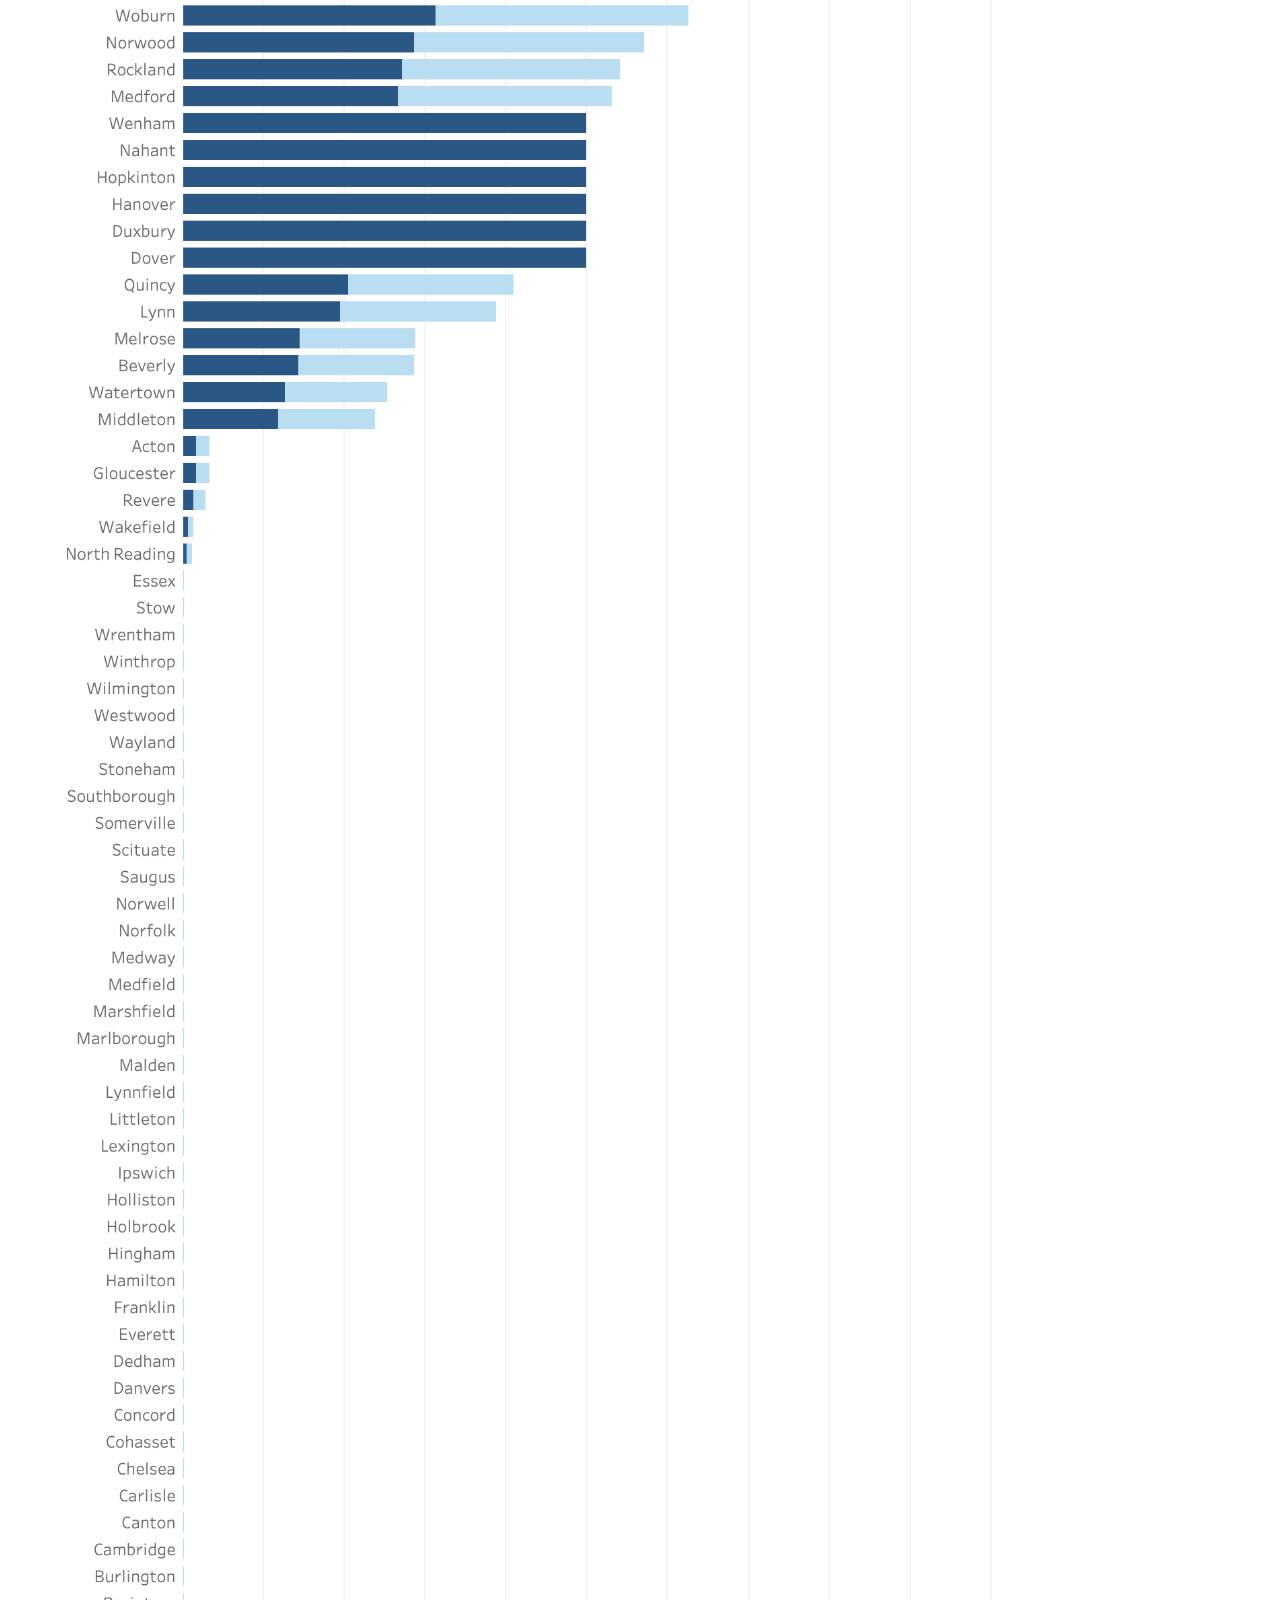
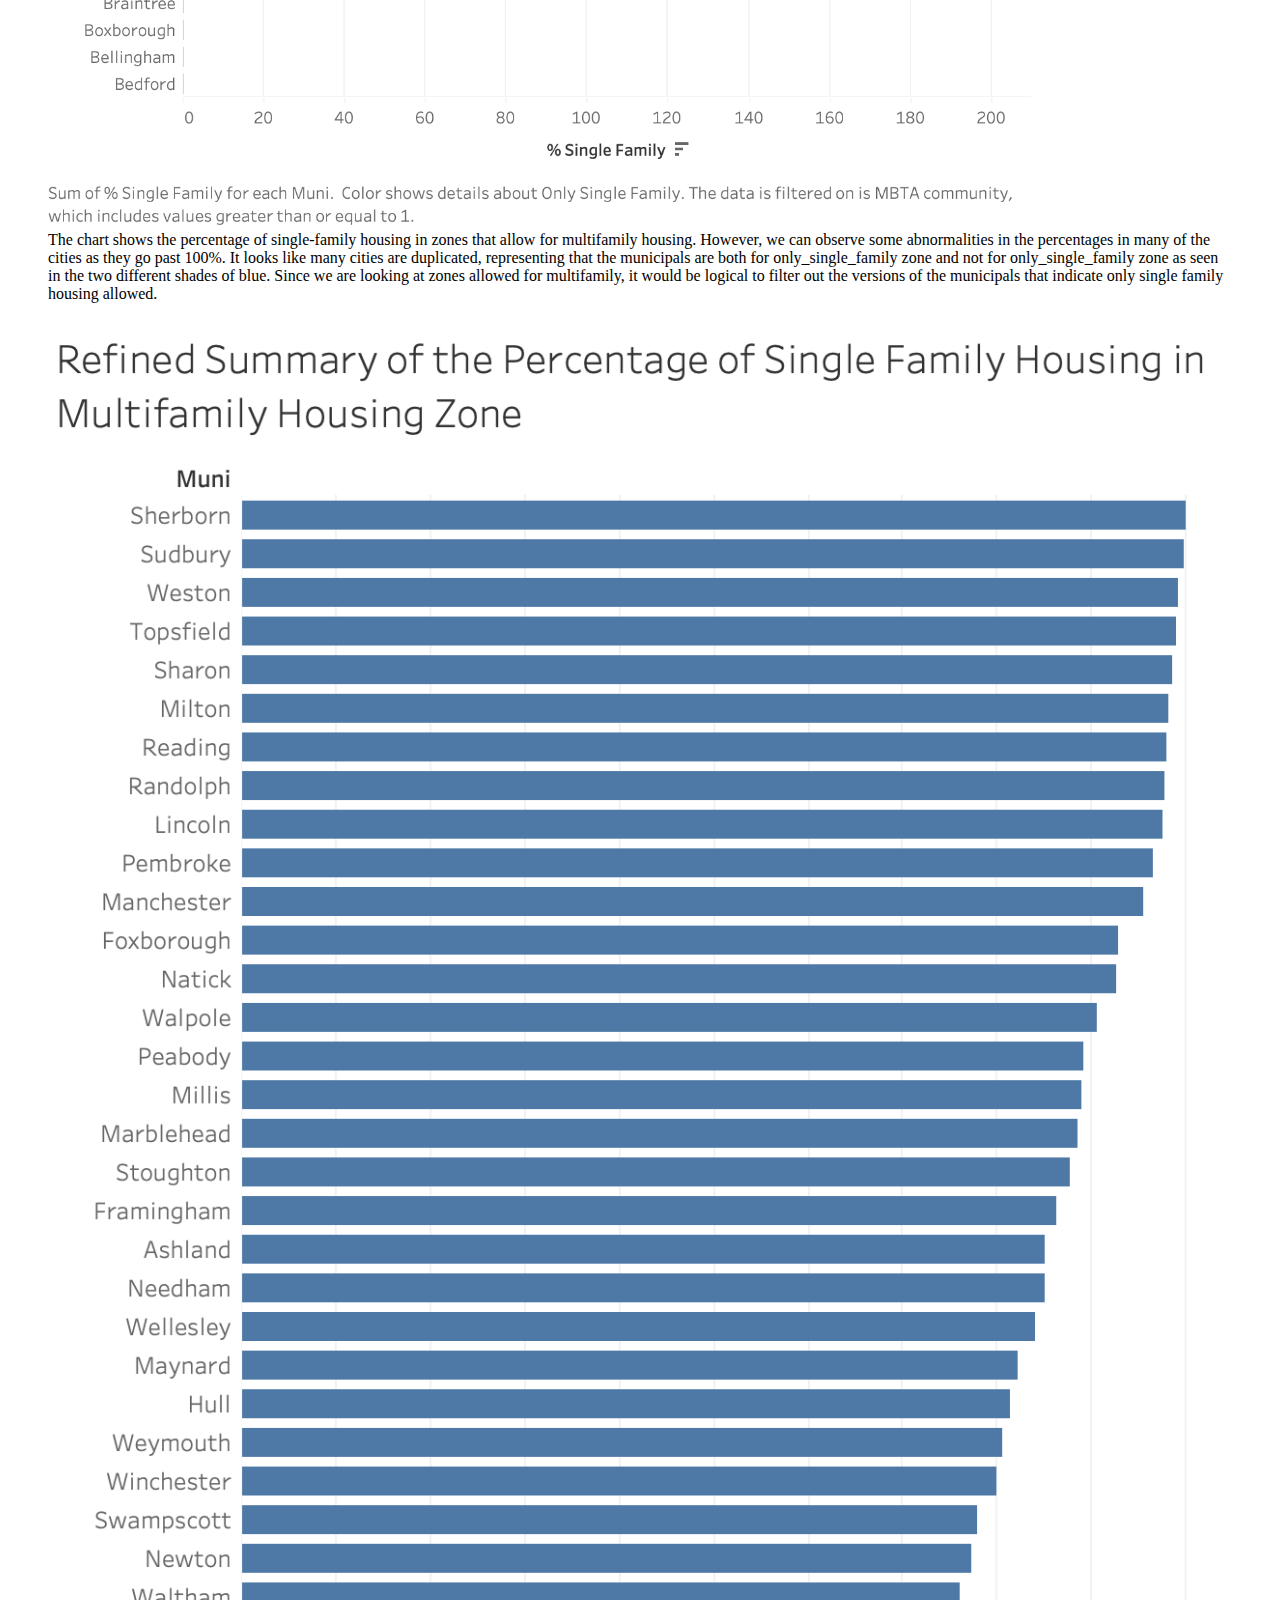
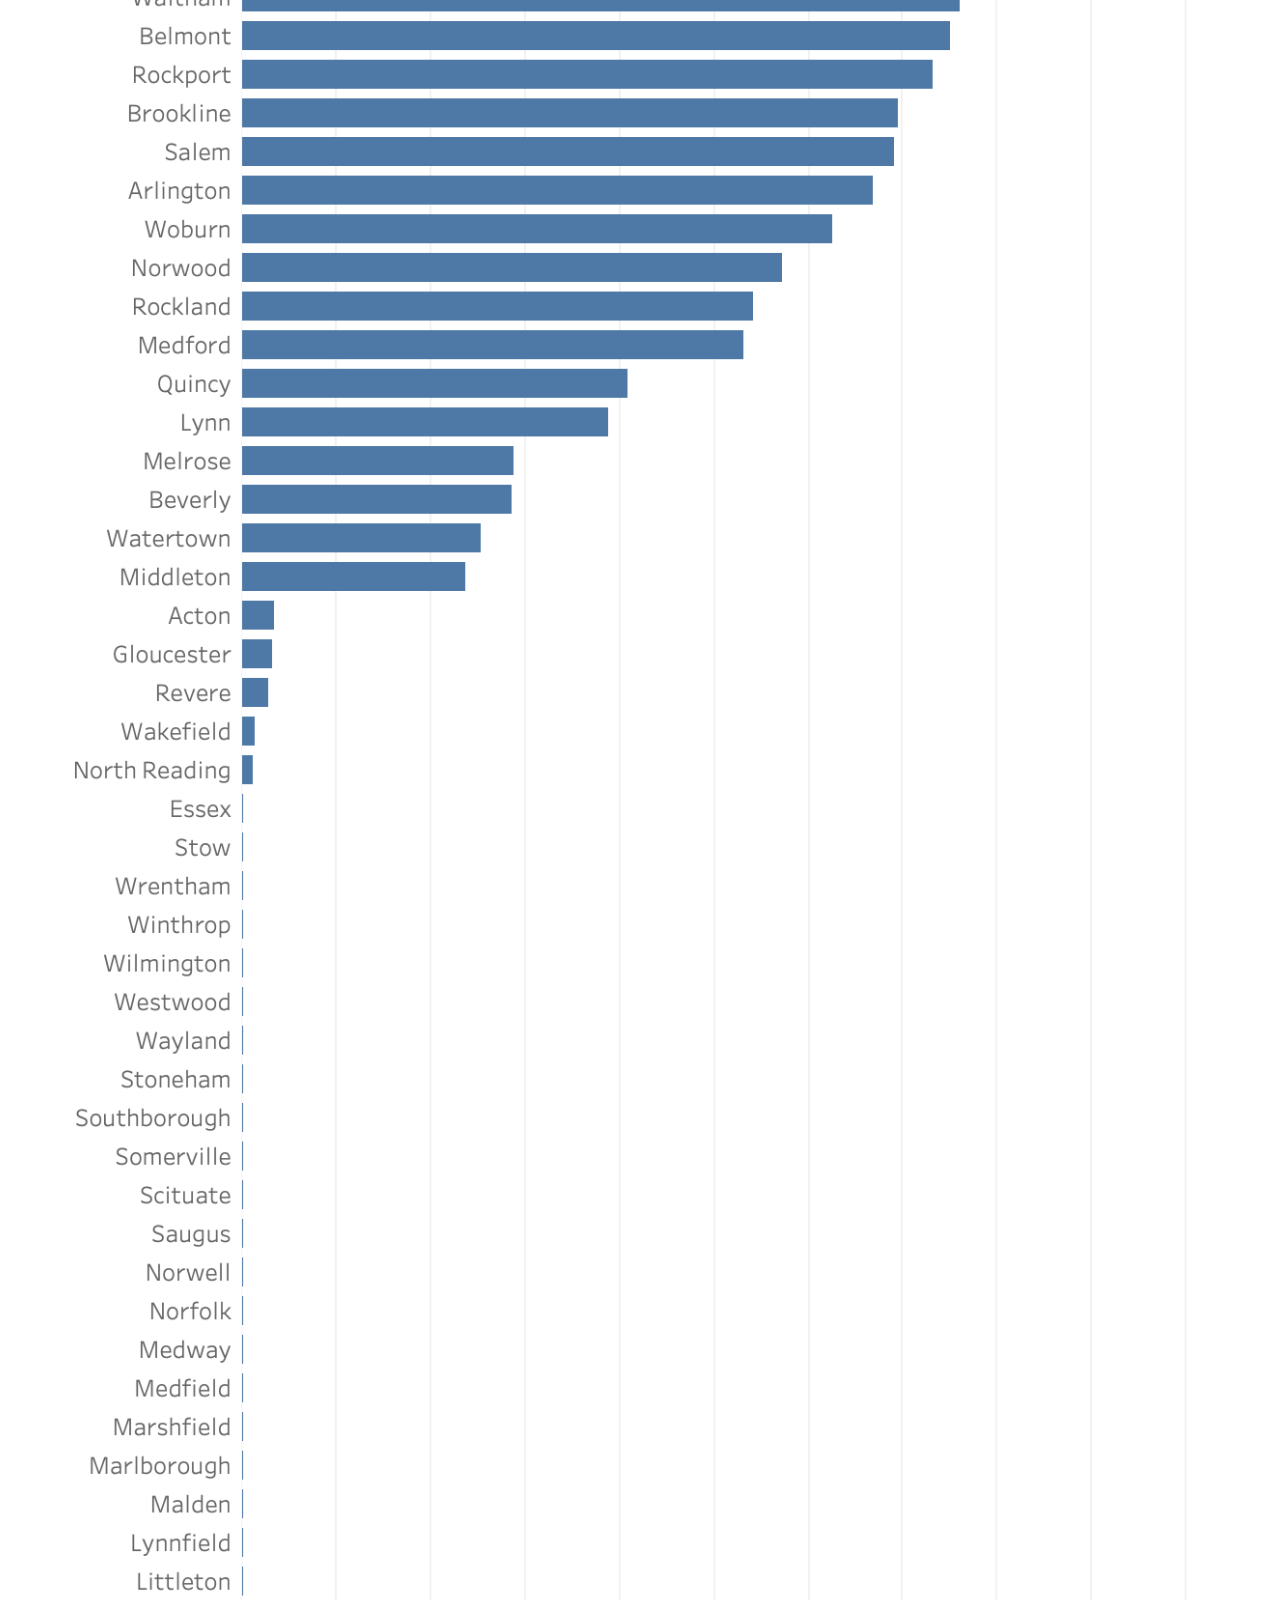
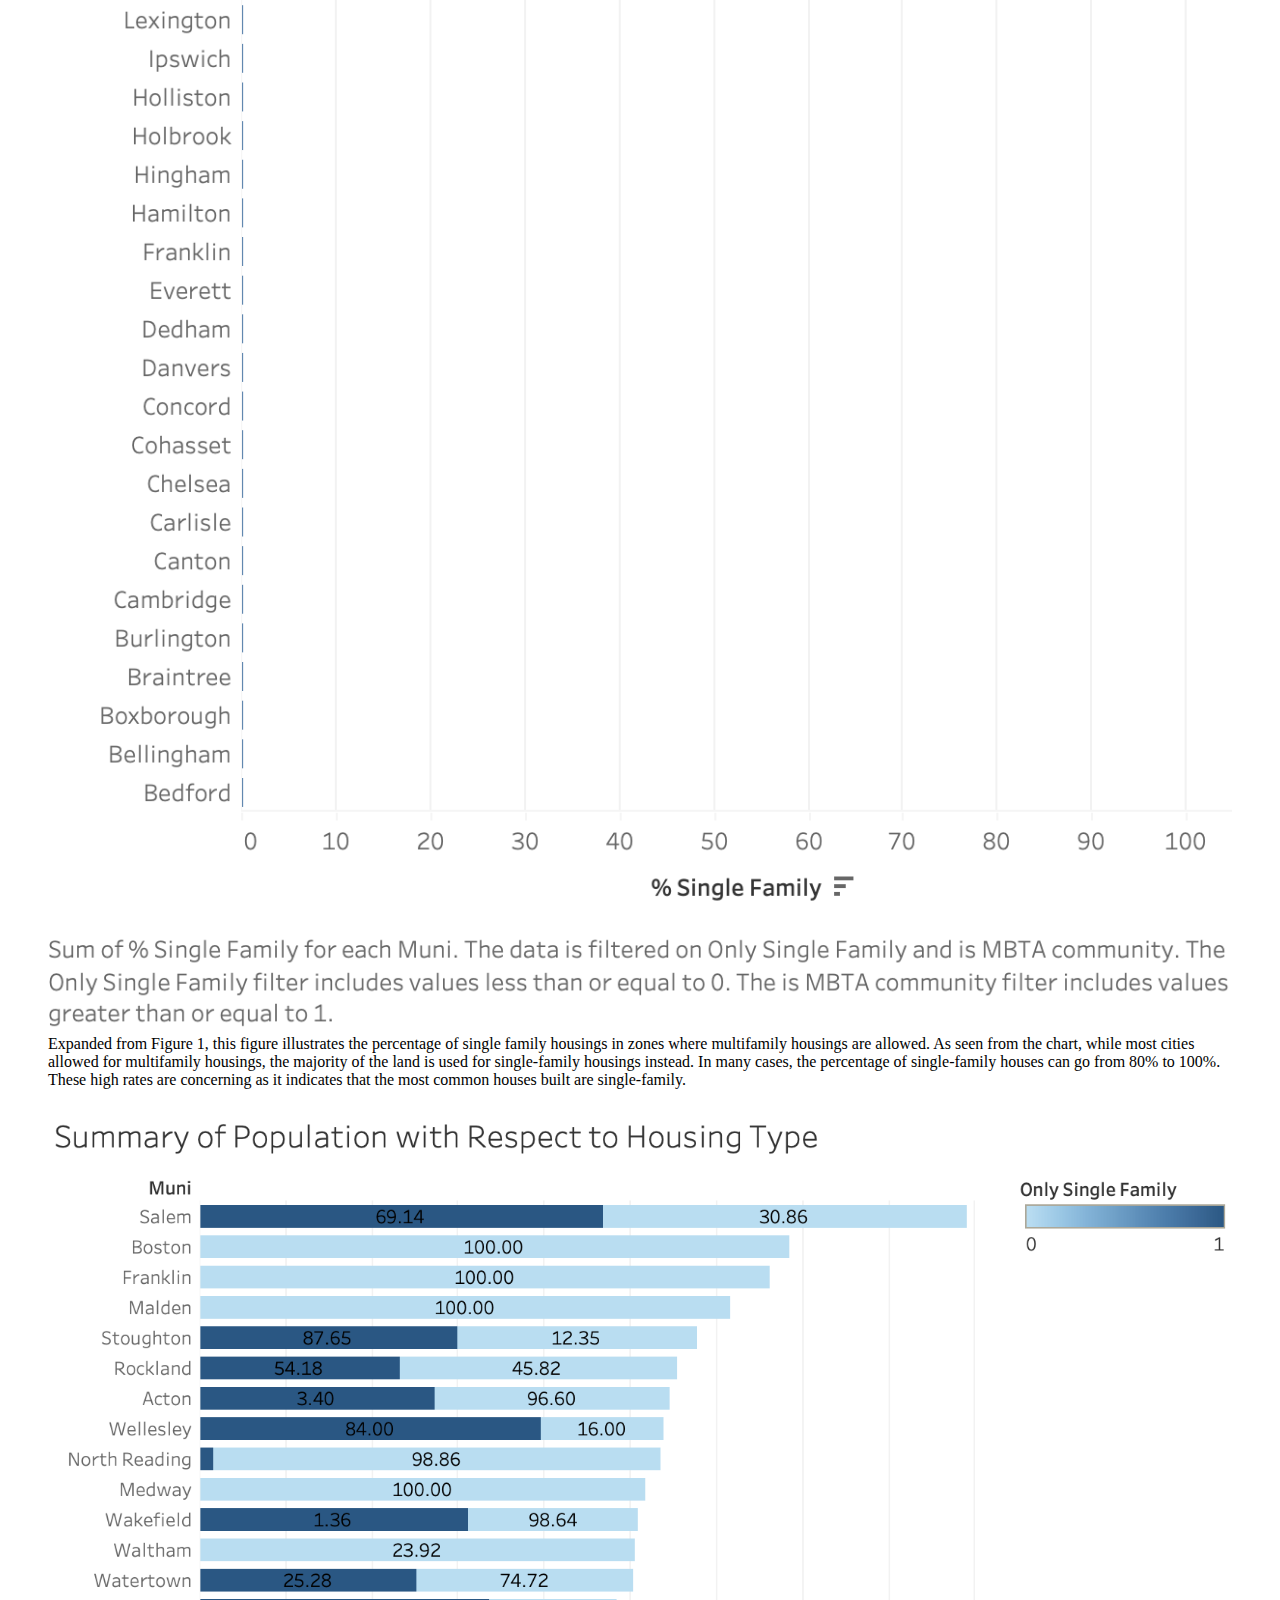
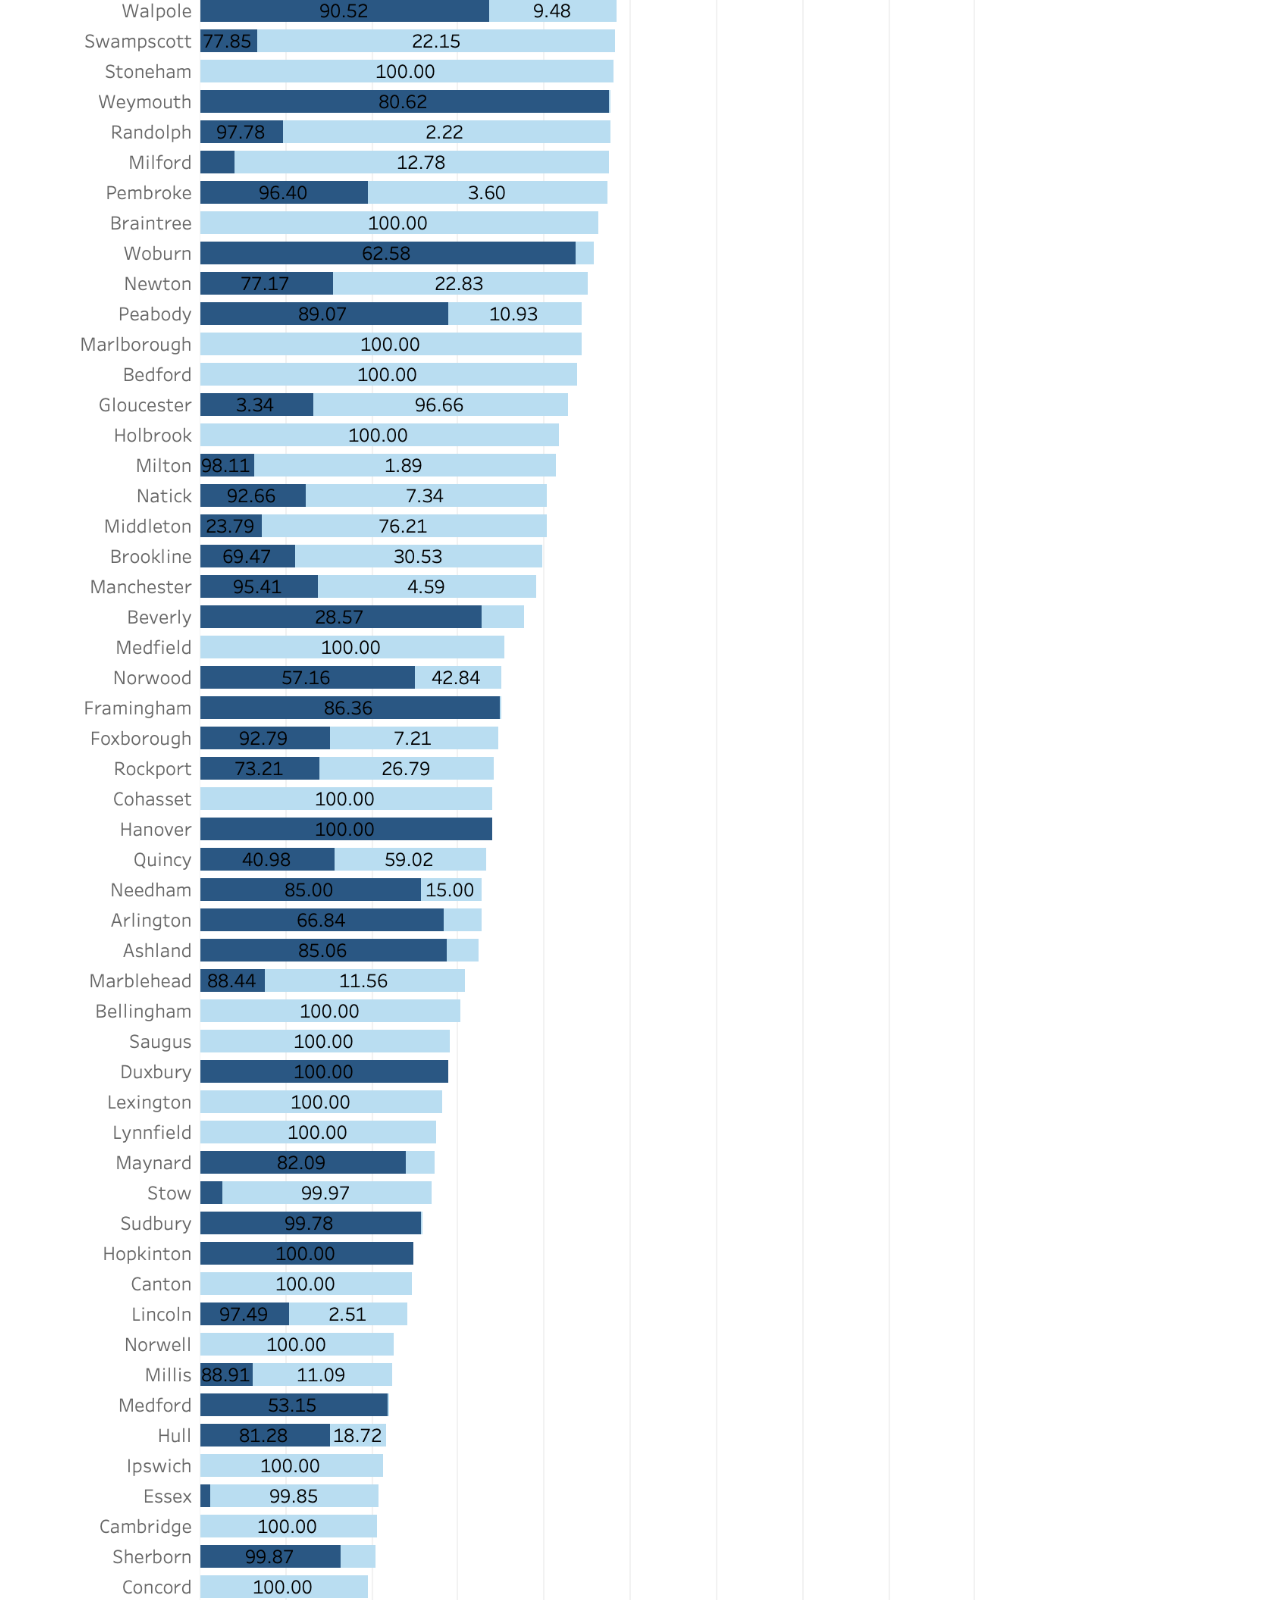
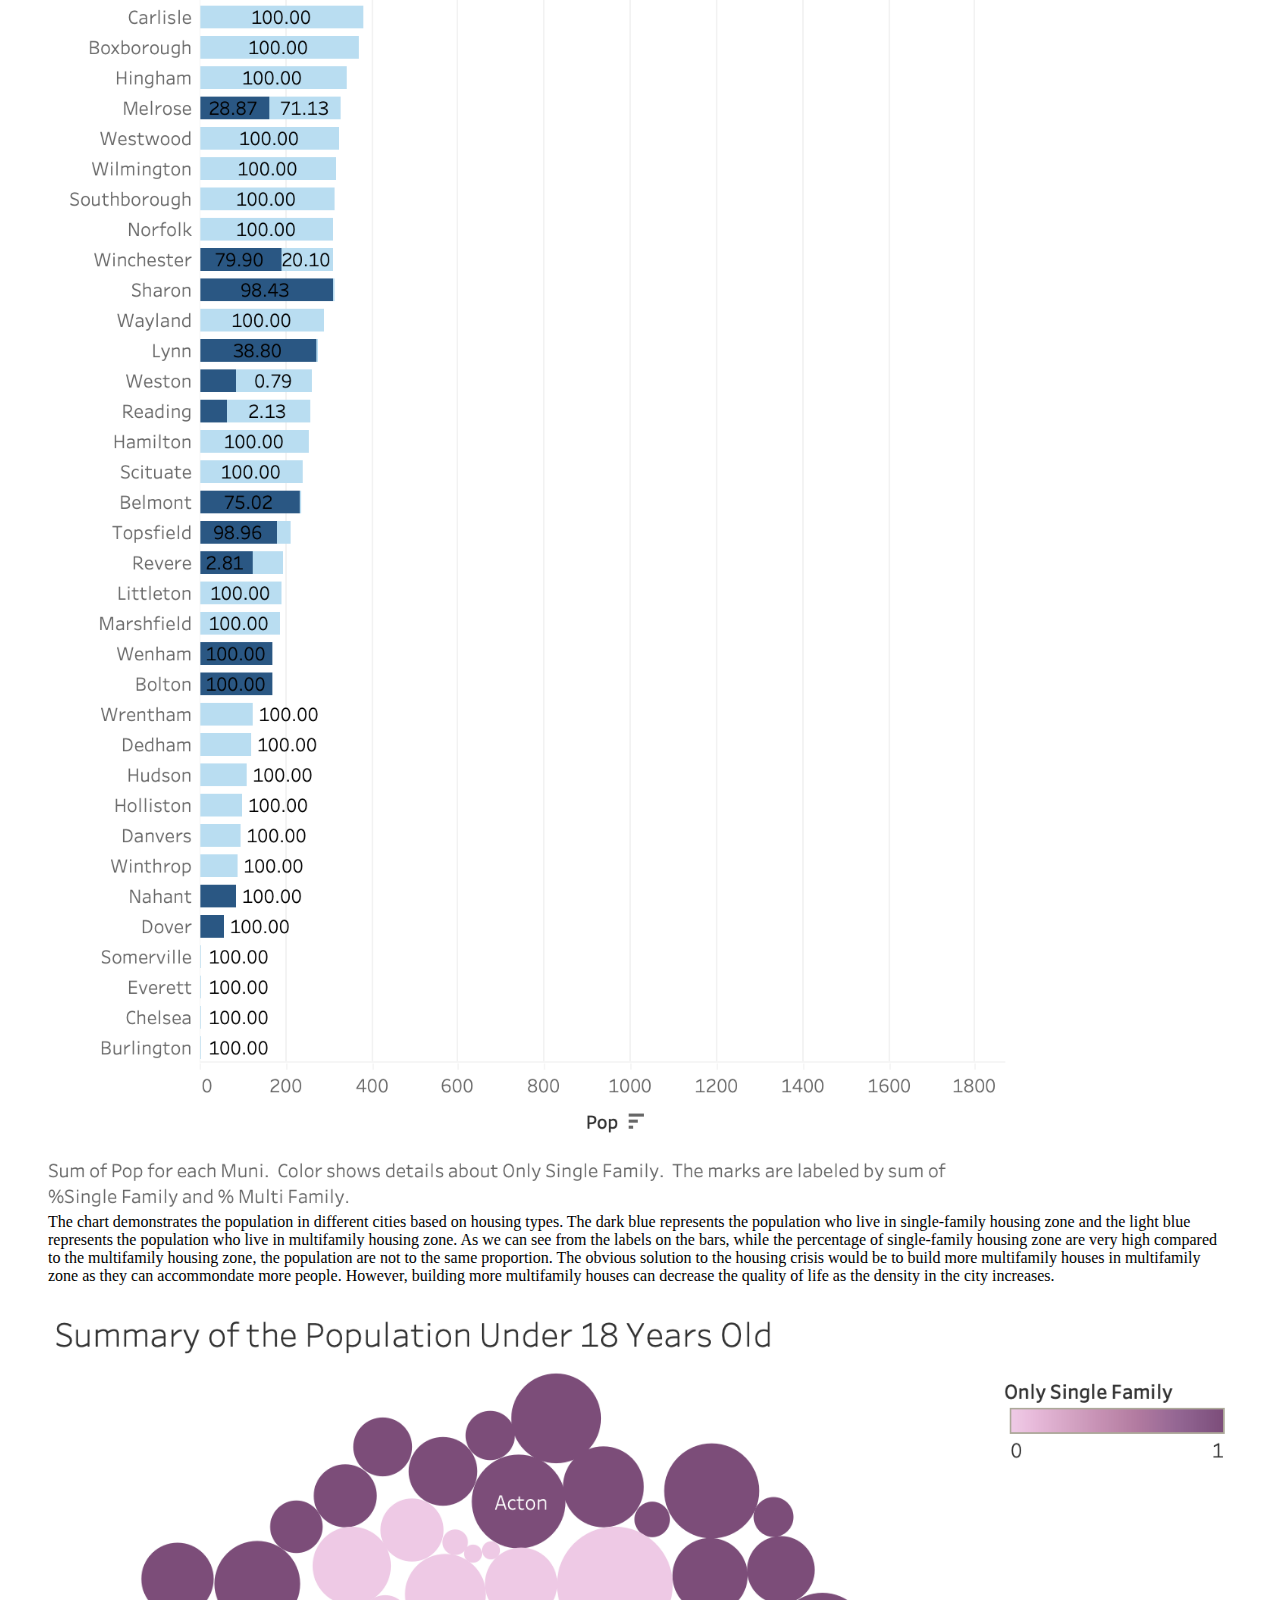
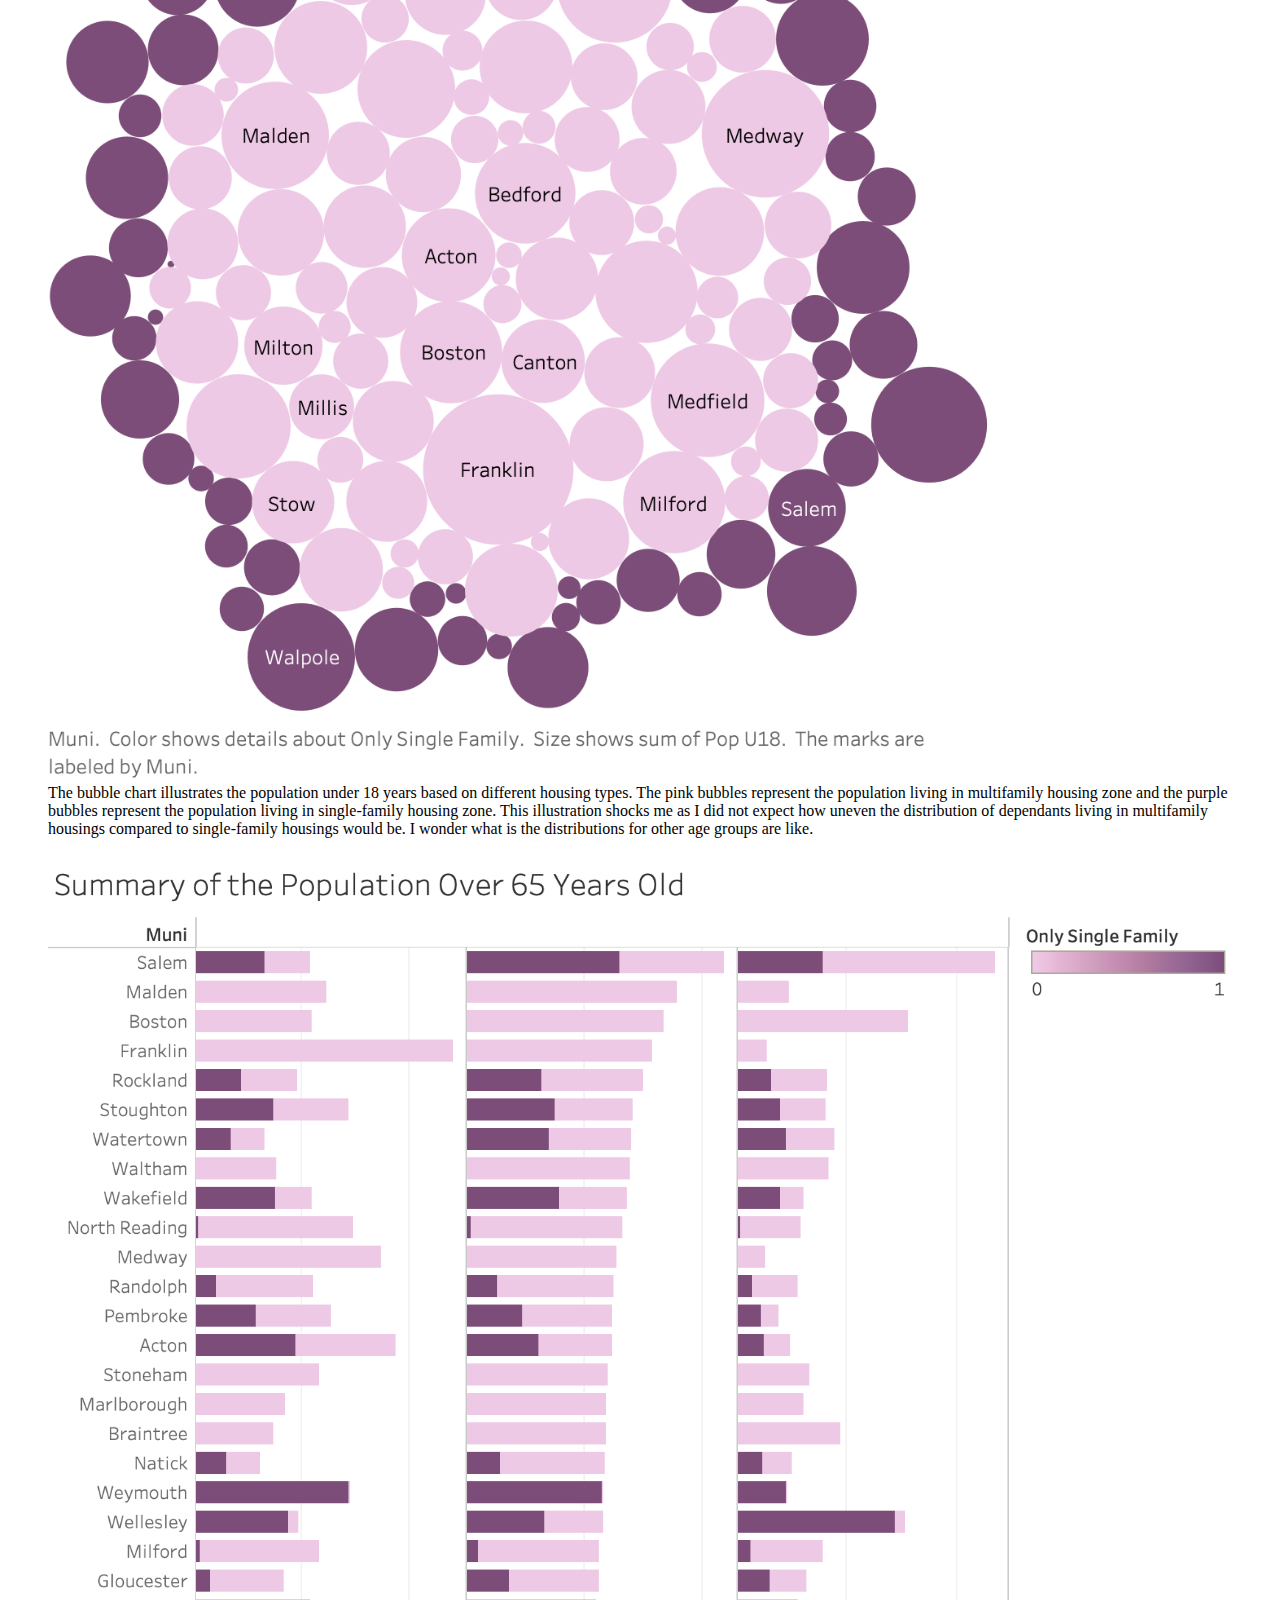
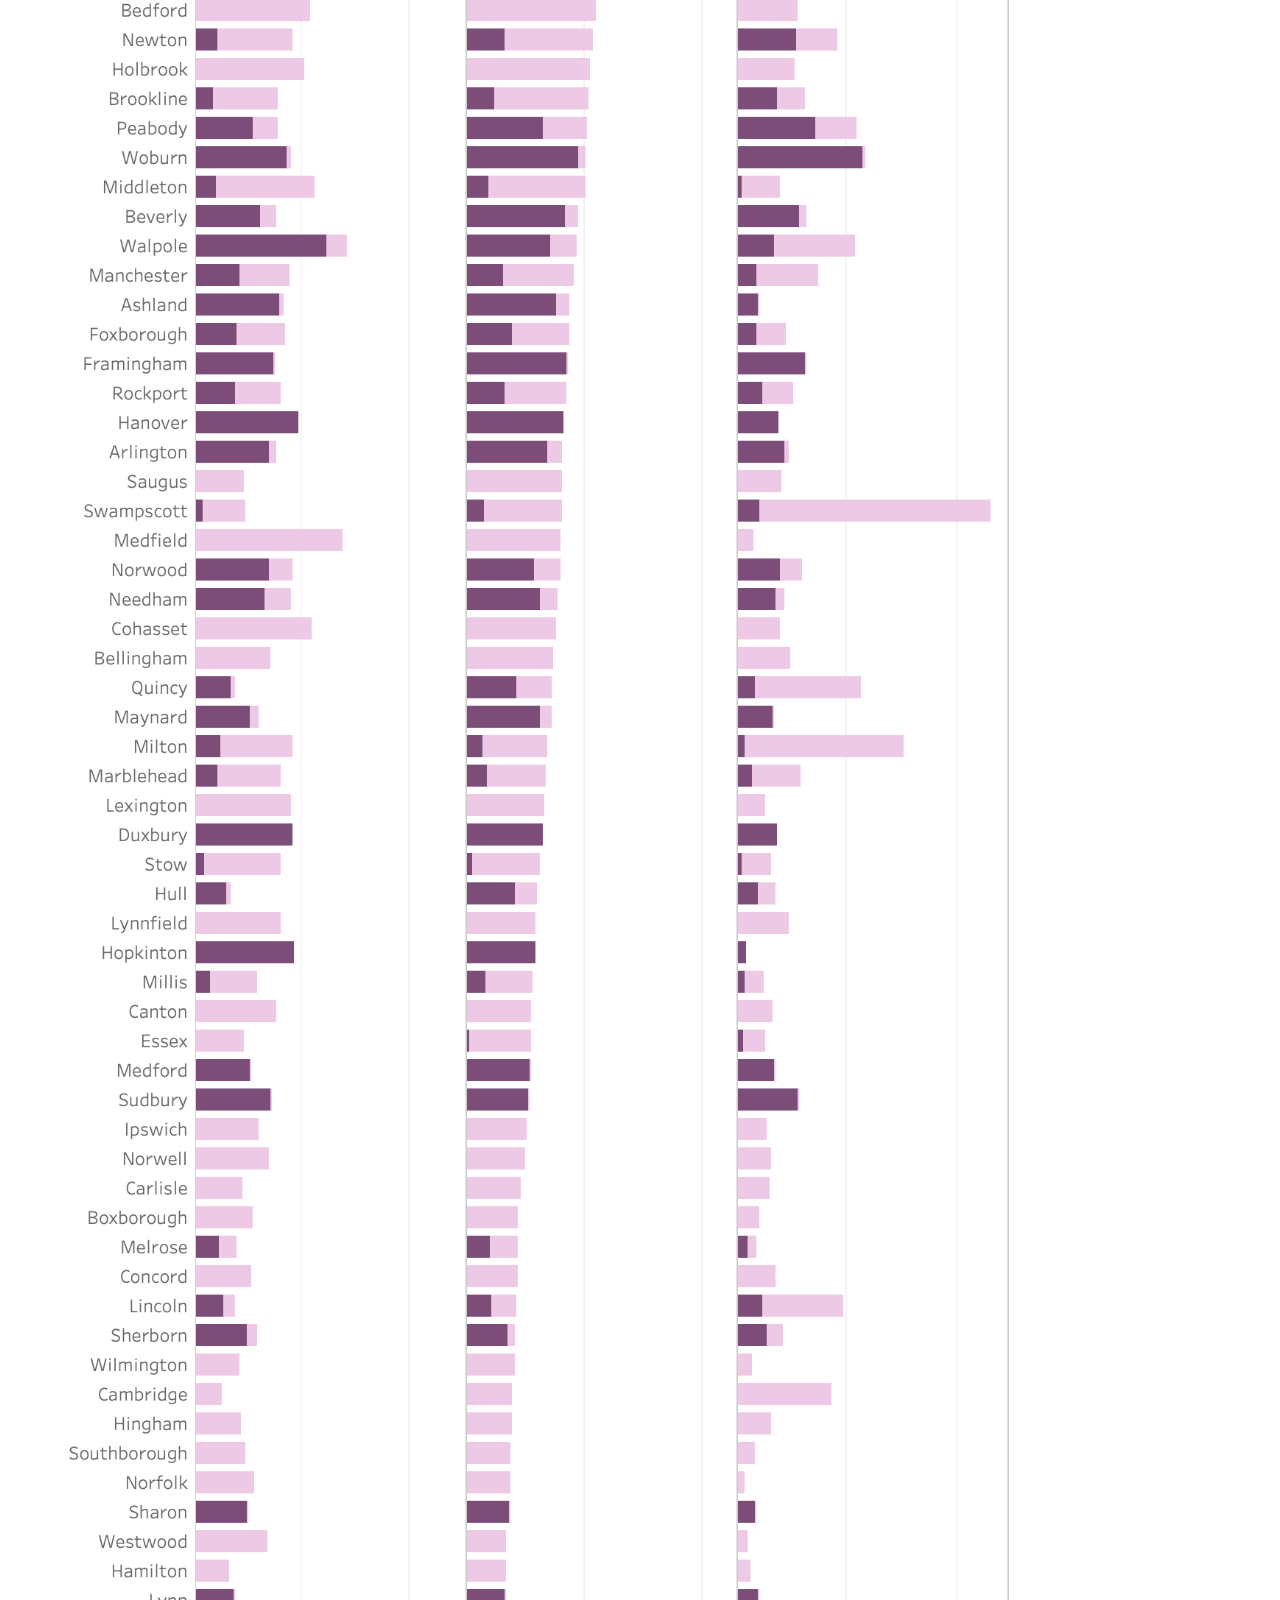
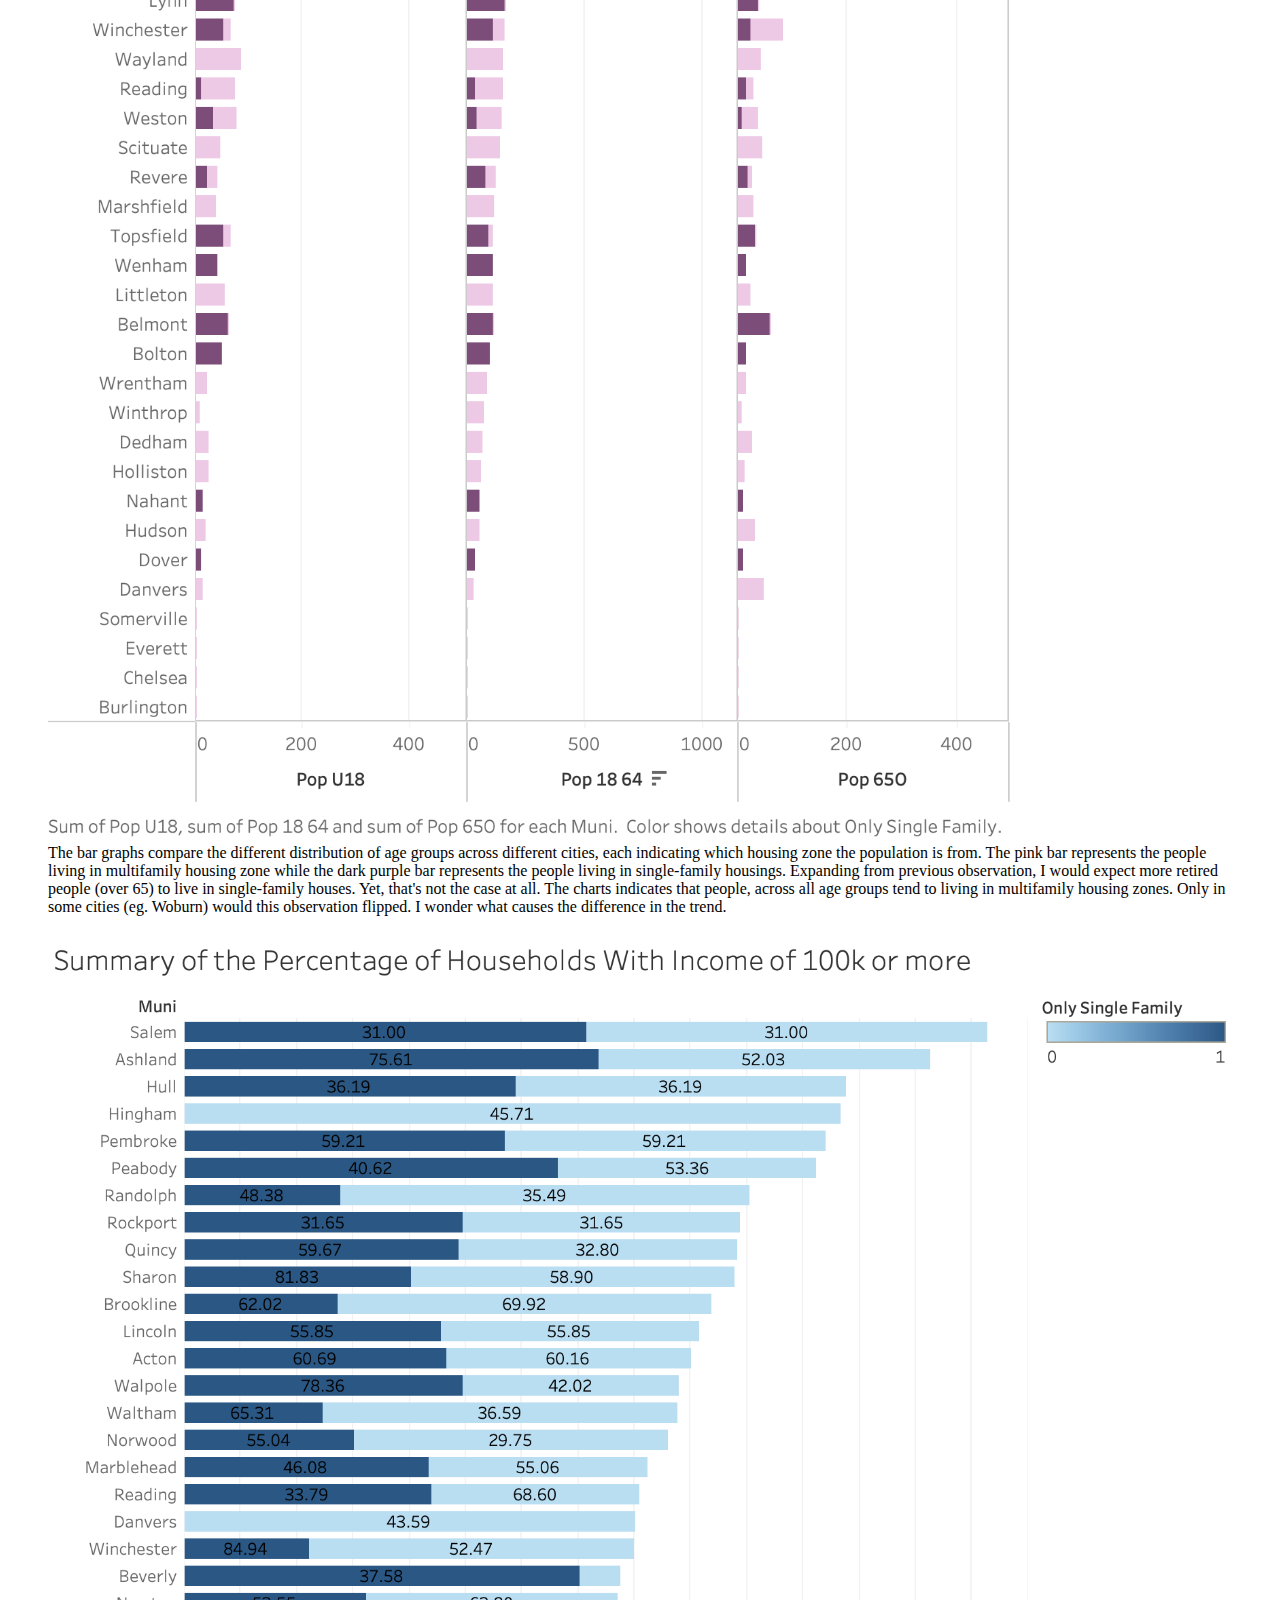
==== commit 1042c9ca: "added sheet 5 and 6" ====
--- a/assignment2/index.html
+++ b/assignment2/index.html
@@ -55,28 +55,28 @@
 			<figure>
 				<img src="./Sheet 3.png" alt="" />
 				<figcaption>
-				The chart demonstrates the population in different cities based on housing types. The dark blue represents the population who live in single-family houses and the light blue represents the population who live in multifamily houses. As we can see from the labels on the bars, while the percentage of single-family housing zone are very high compared to the multifamily housing zone, the population are not to the same proportion. The obvious solution to the housing crisis would be to build more multifamily housings as they can accomdate more people. However, building more multifamily houses can decrease the quality of life as the density in the city increases.
+				The chart demonstrates the population in different cities based on housing types. The dark blue represents the population who live in single-family housing zone and the light blue represents the population who live in multifamily housing zone. As we can see from the labels on the bars, while the percentage of single-family housing zone are very high compared to the multifamily housing zone, the population are not to the same proportion. The obvious solution to the housing crisis would be to build more multifamily houses in multifamily zone as they can accommondate more people. However, building more multifamily houses can decrease the quality of life as the density in the city increases.
 				</figcaption>
 			</figure>
 
 			<figure>
 				<img src="./Sheet 4.png" alt="" />
 				<figcaption>
-				The bubble chart illustrates the population under 18 years based on different housing types. The pink bubbles represent the population living in multifamily housing zone and the purple bubbles represent the population living in single-family housing zone. This illustration shocks me as I did not expect how uneven the distribution of dependants living in multifamily housings compared to single-family housings would be. I wonder what is the average household size for multifamily versus single-family housing.
+				The bubble chart illustrates the population under 18 years based on different housing types. The pink bubbles represent the population living in multifamily housing zone and the purple bubbles represent the population living in single-family housing zone. This illustration shocks me as I did not expect how uneven the distribution of dependants living in multifamily housings compared to single-family housings would be. I wonder what is the distributions for other age groups are like.
 				</figcaption>
 			</figure>
 
 			<figure>
-				<img src="IMAGE_FILENAME" alt="" />
+				<img src="Sheet 5.png" alt="" />
 				<figcaption>
-				ENTER IMAGE CAPTION HERE.
+				The bar graphs compare the different distribution of age groups across different cities, each indicating which housing zone the population is from. The pink bar represents the people living in multifamily housing zone while the dark purple bar represents the people living in single-family housings. Expanding from previous observation, I would expect more retired people (over 65) to live in single-family houses. Yet, that's not the case at all. The charts indicates that people, across all age groups tend to living in multifamily housing zones. Only in some cities (eg. Woburn) would this observation flipped. I wonder what causes the difference in the trend.
 				</figcaption>
 			</figure>
 
 			<figure>
-				<img src="IMAGE_FILENAME" alt="" />
+				<img src="Sheet 6.png" alt="" />
 				<figcaption>
-				ENTER IMAGE CAPTION HERE.
+				The chart displays the percentage of households with an income of $100,000 or more with labels. The dark blue represent households living in single-family housings and the light blue represent households living in multifamily housings. I expected to see more of a difference between the percentages between single-family and multifamily households. Yet, the numbers stay about the same in most municipals. 
 				</figcaption>
 			</figure>
 
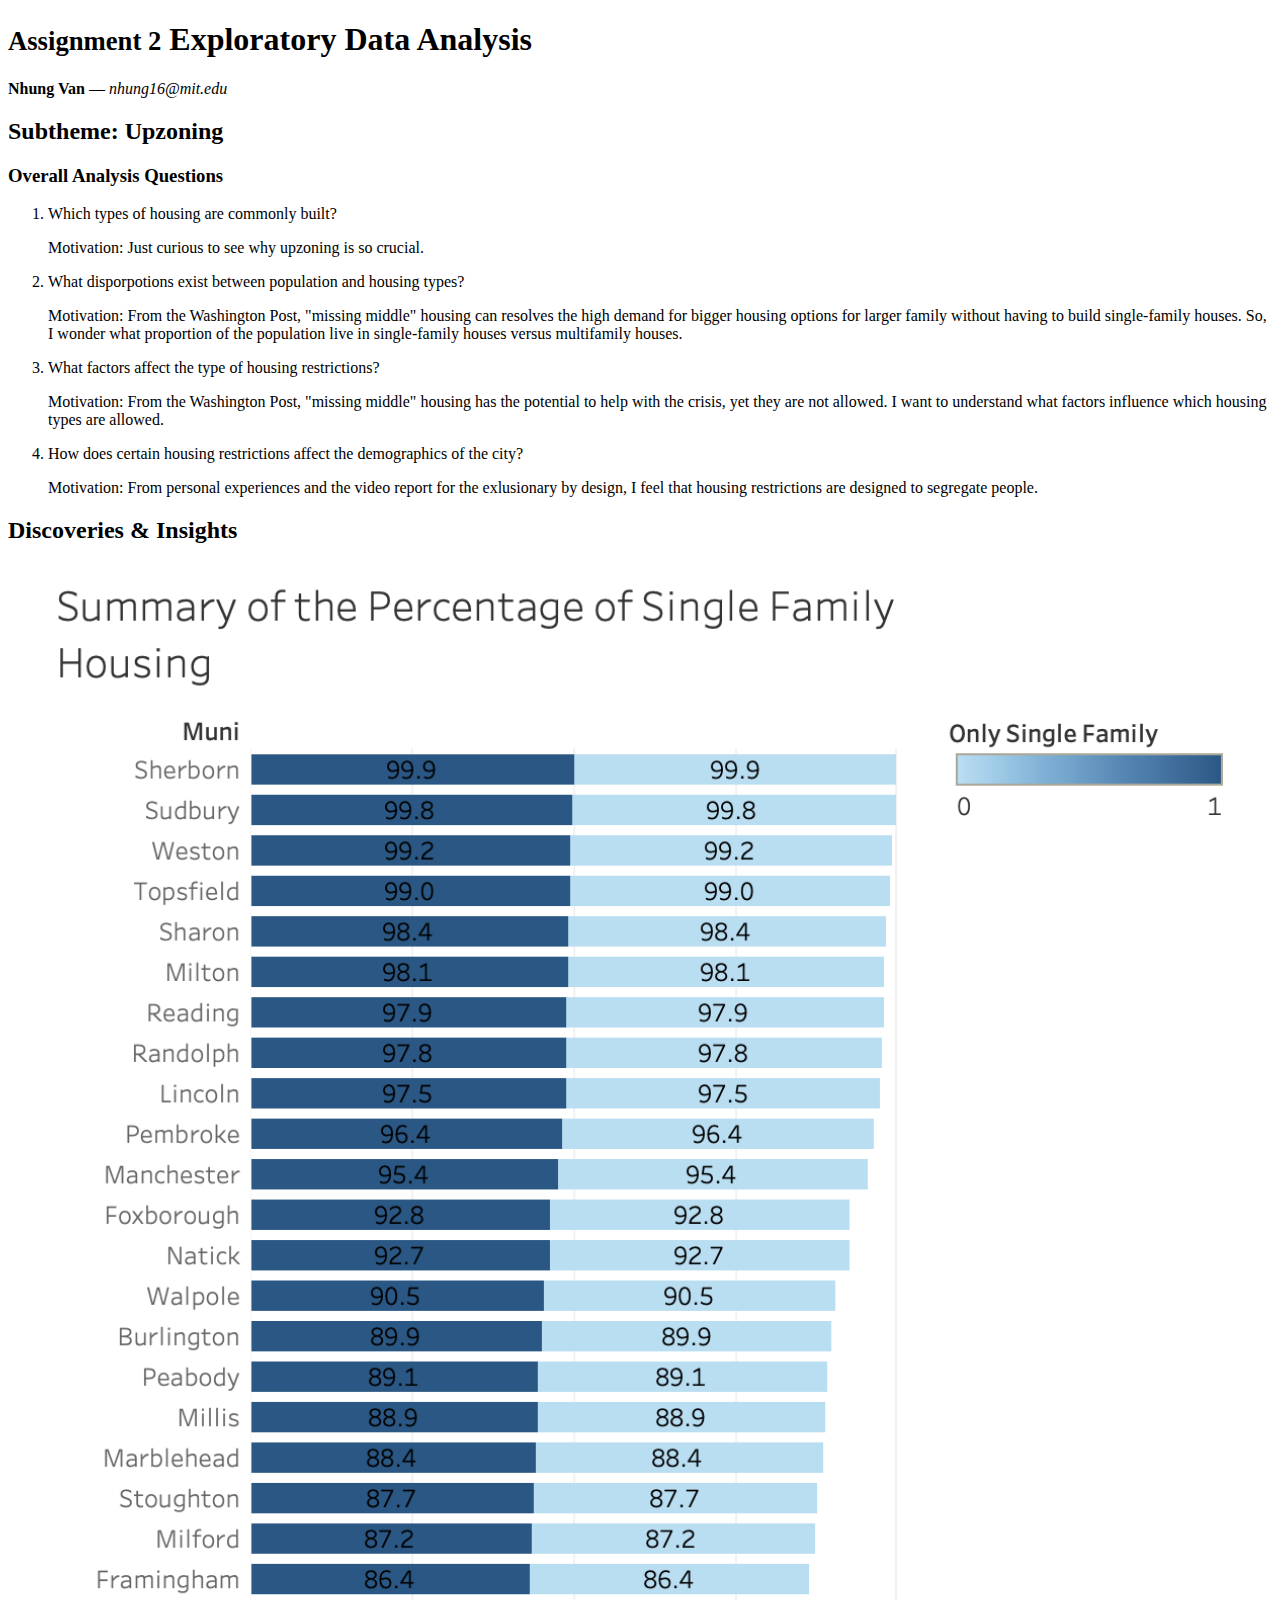
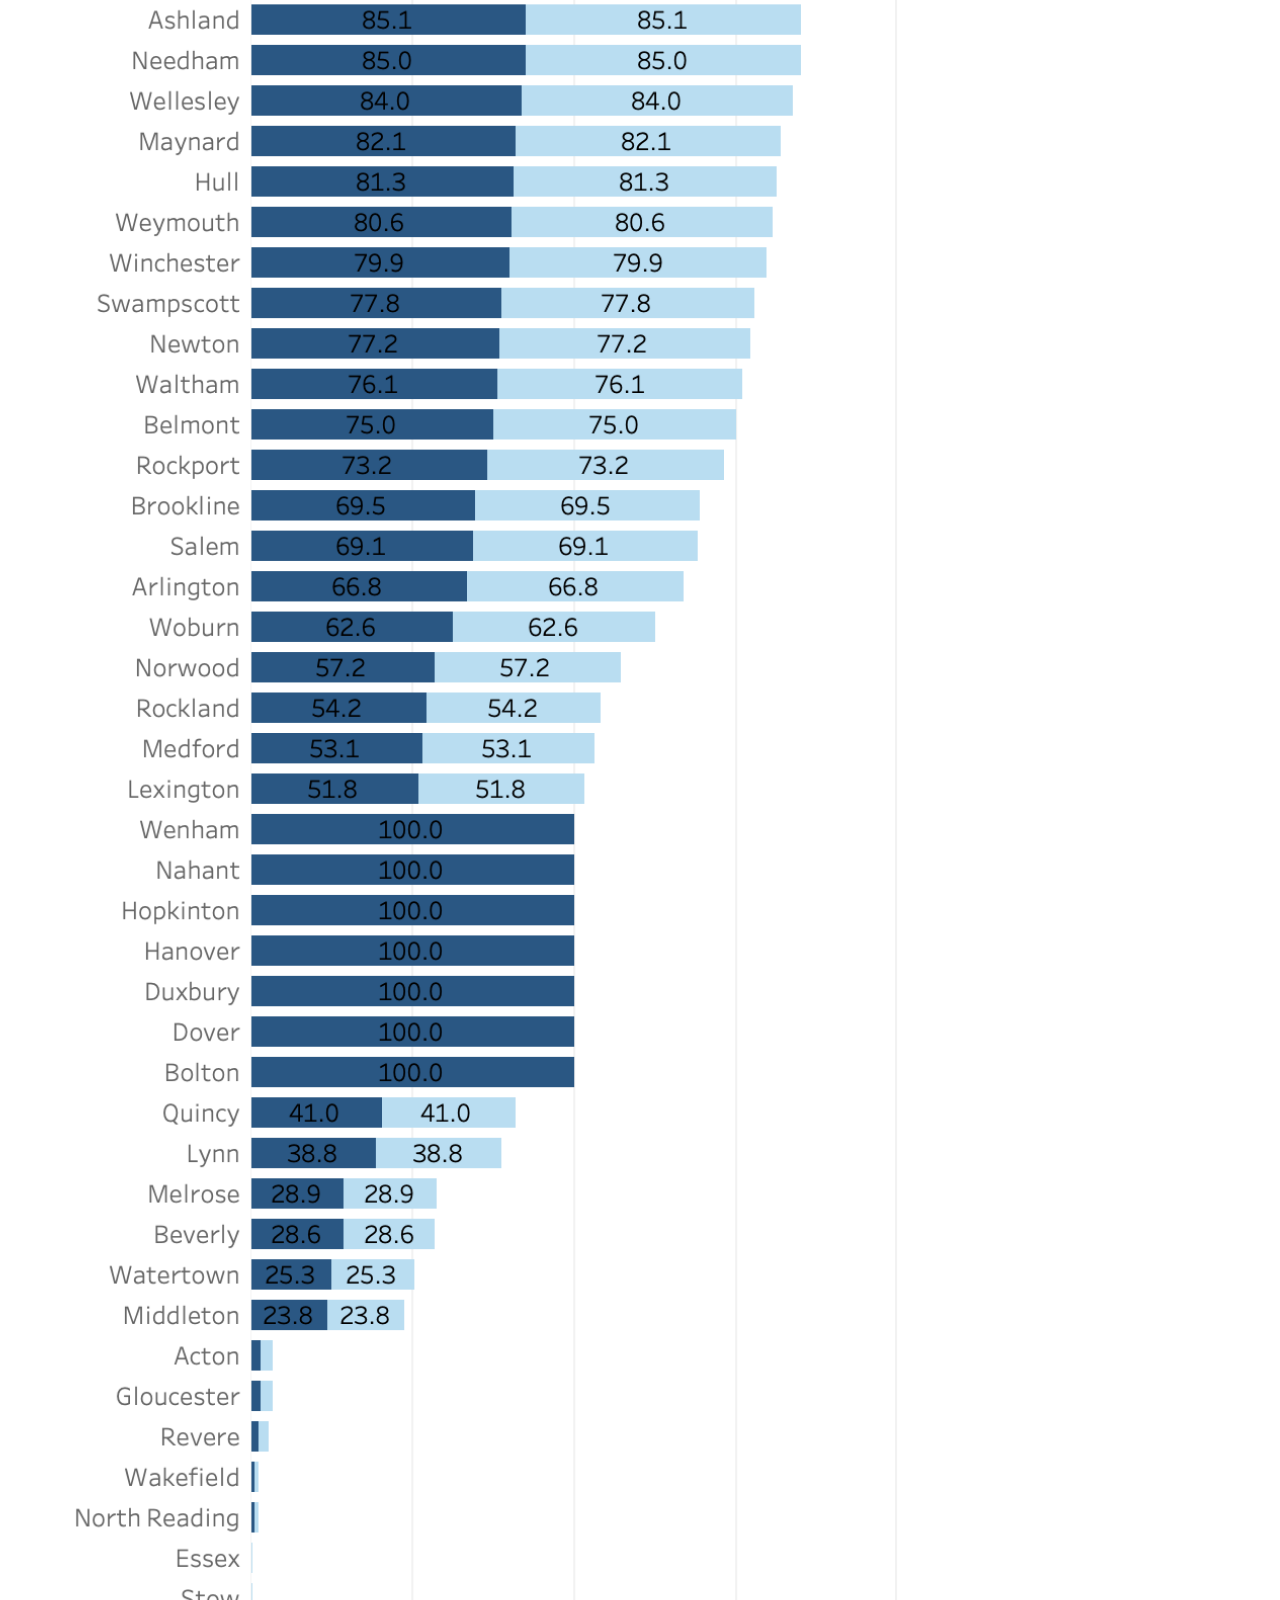
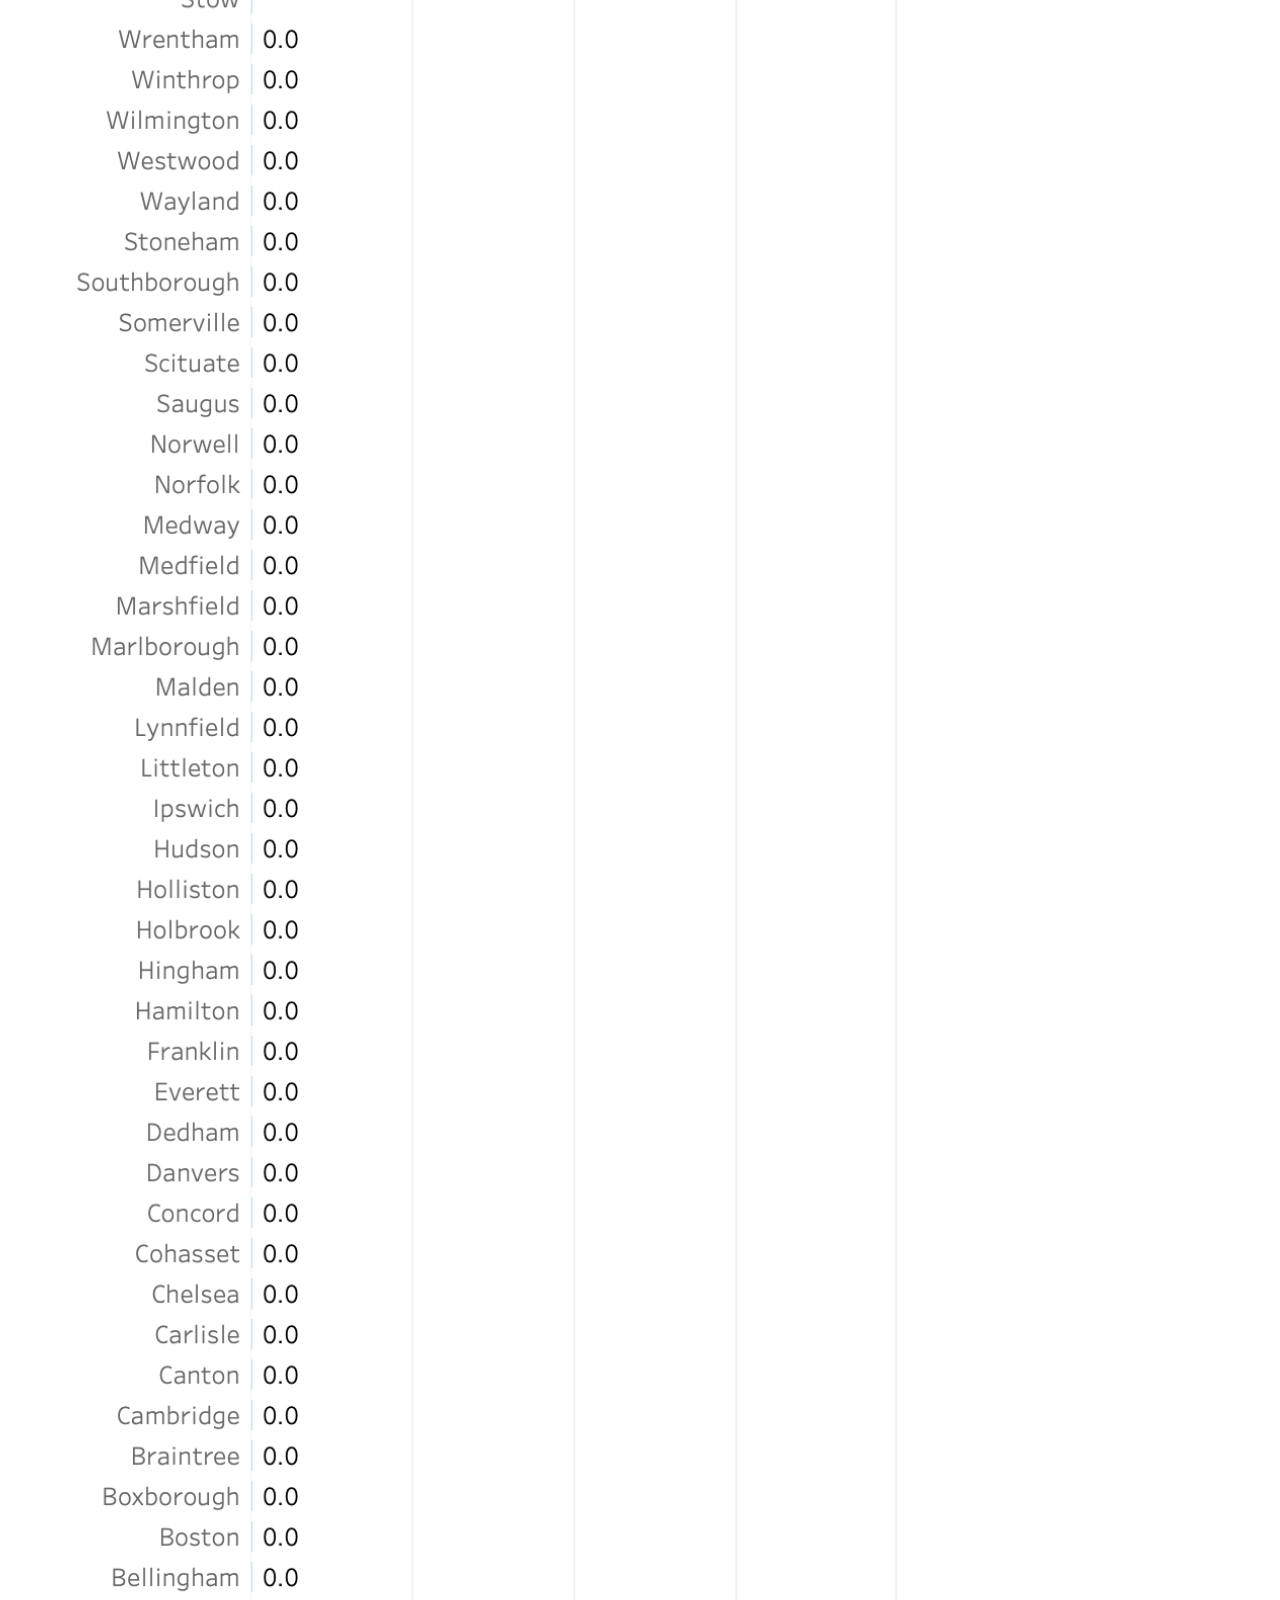
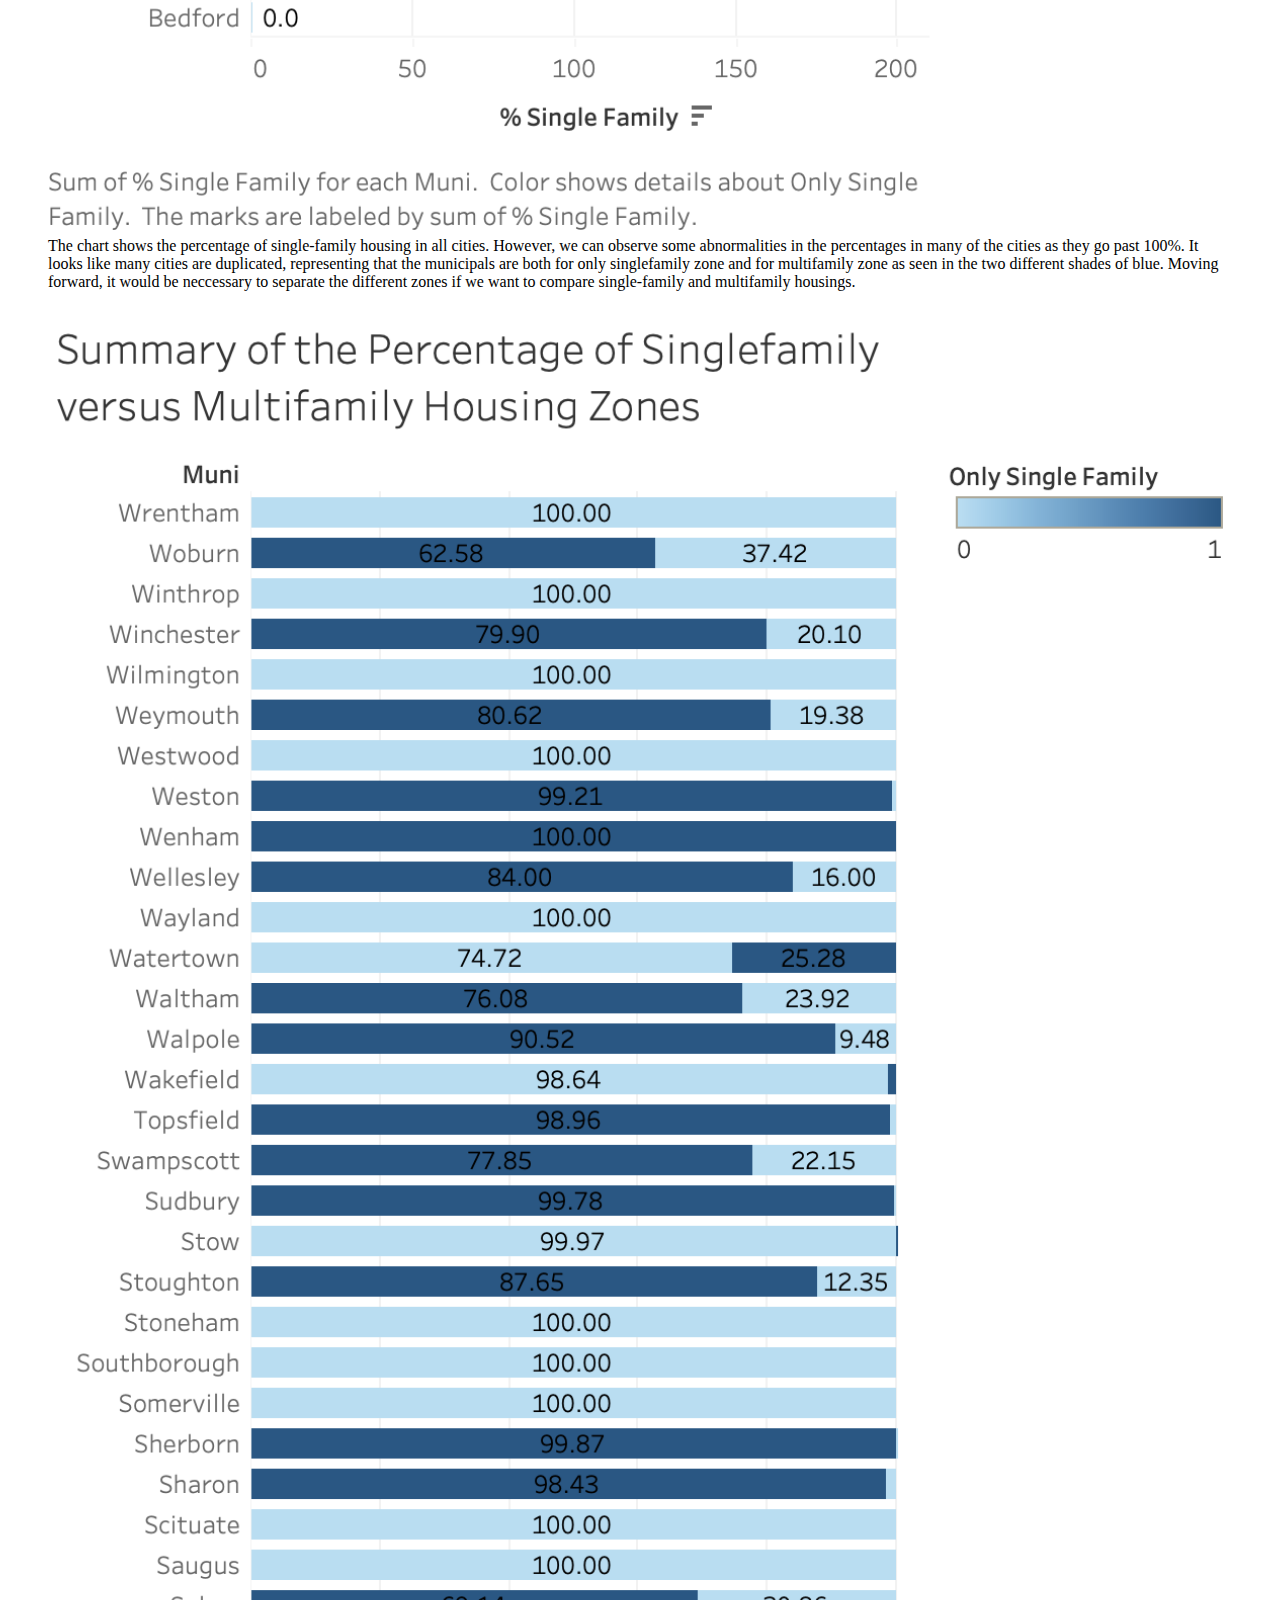
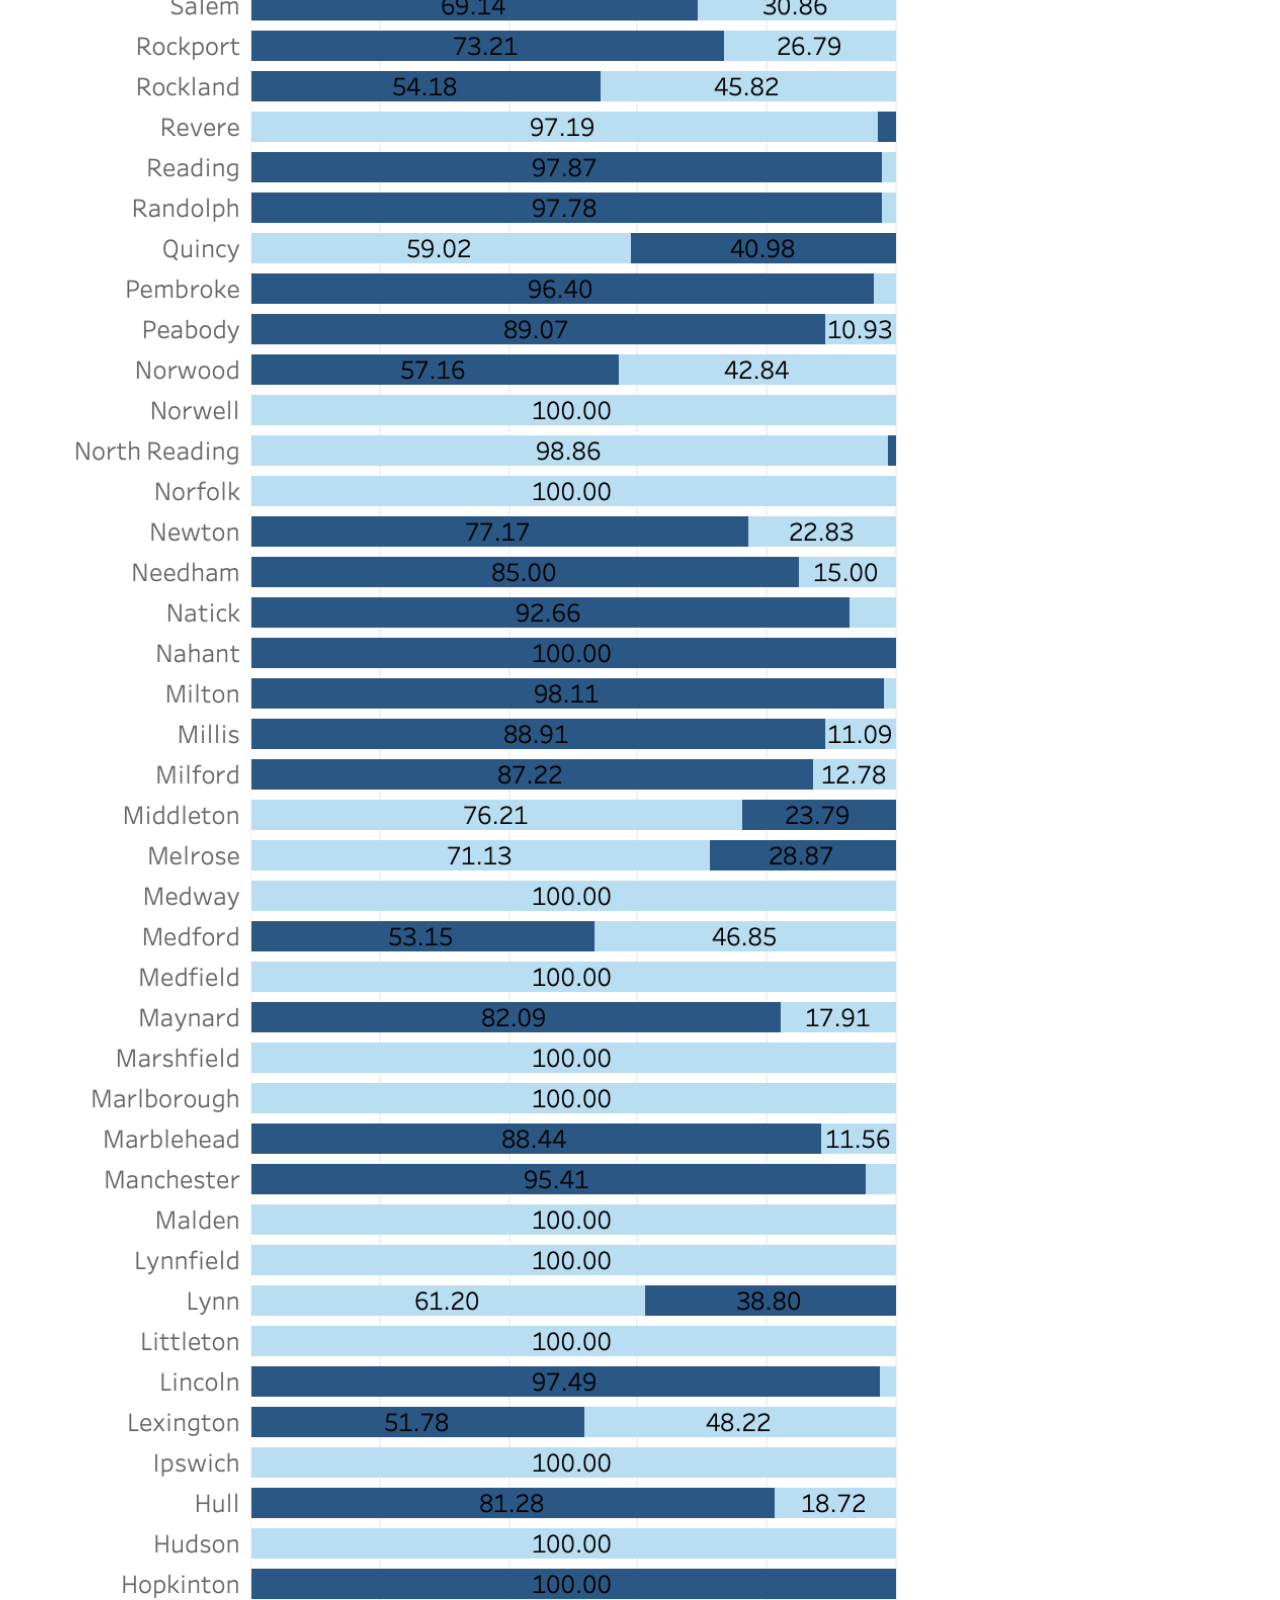
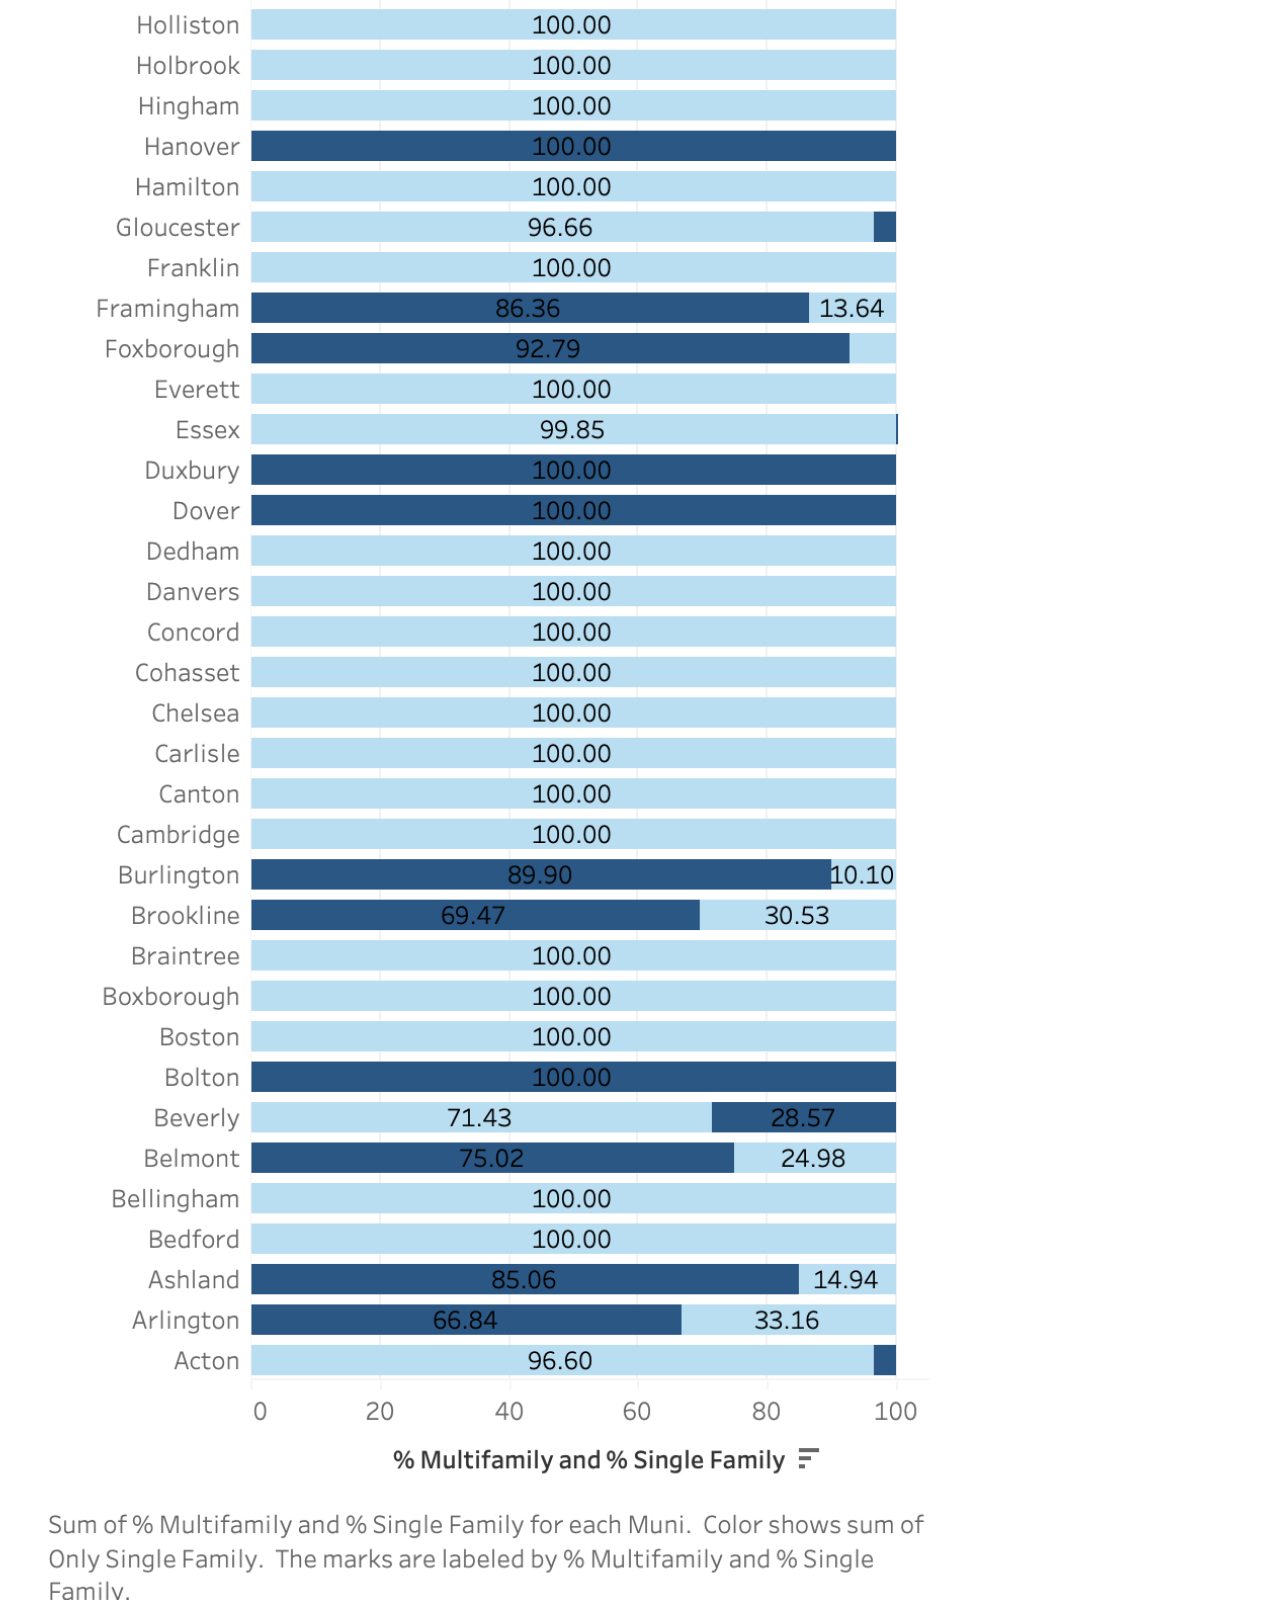
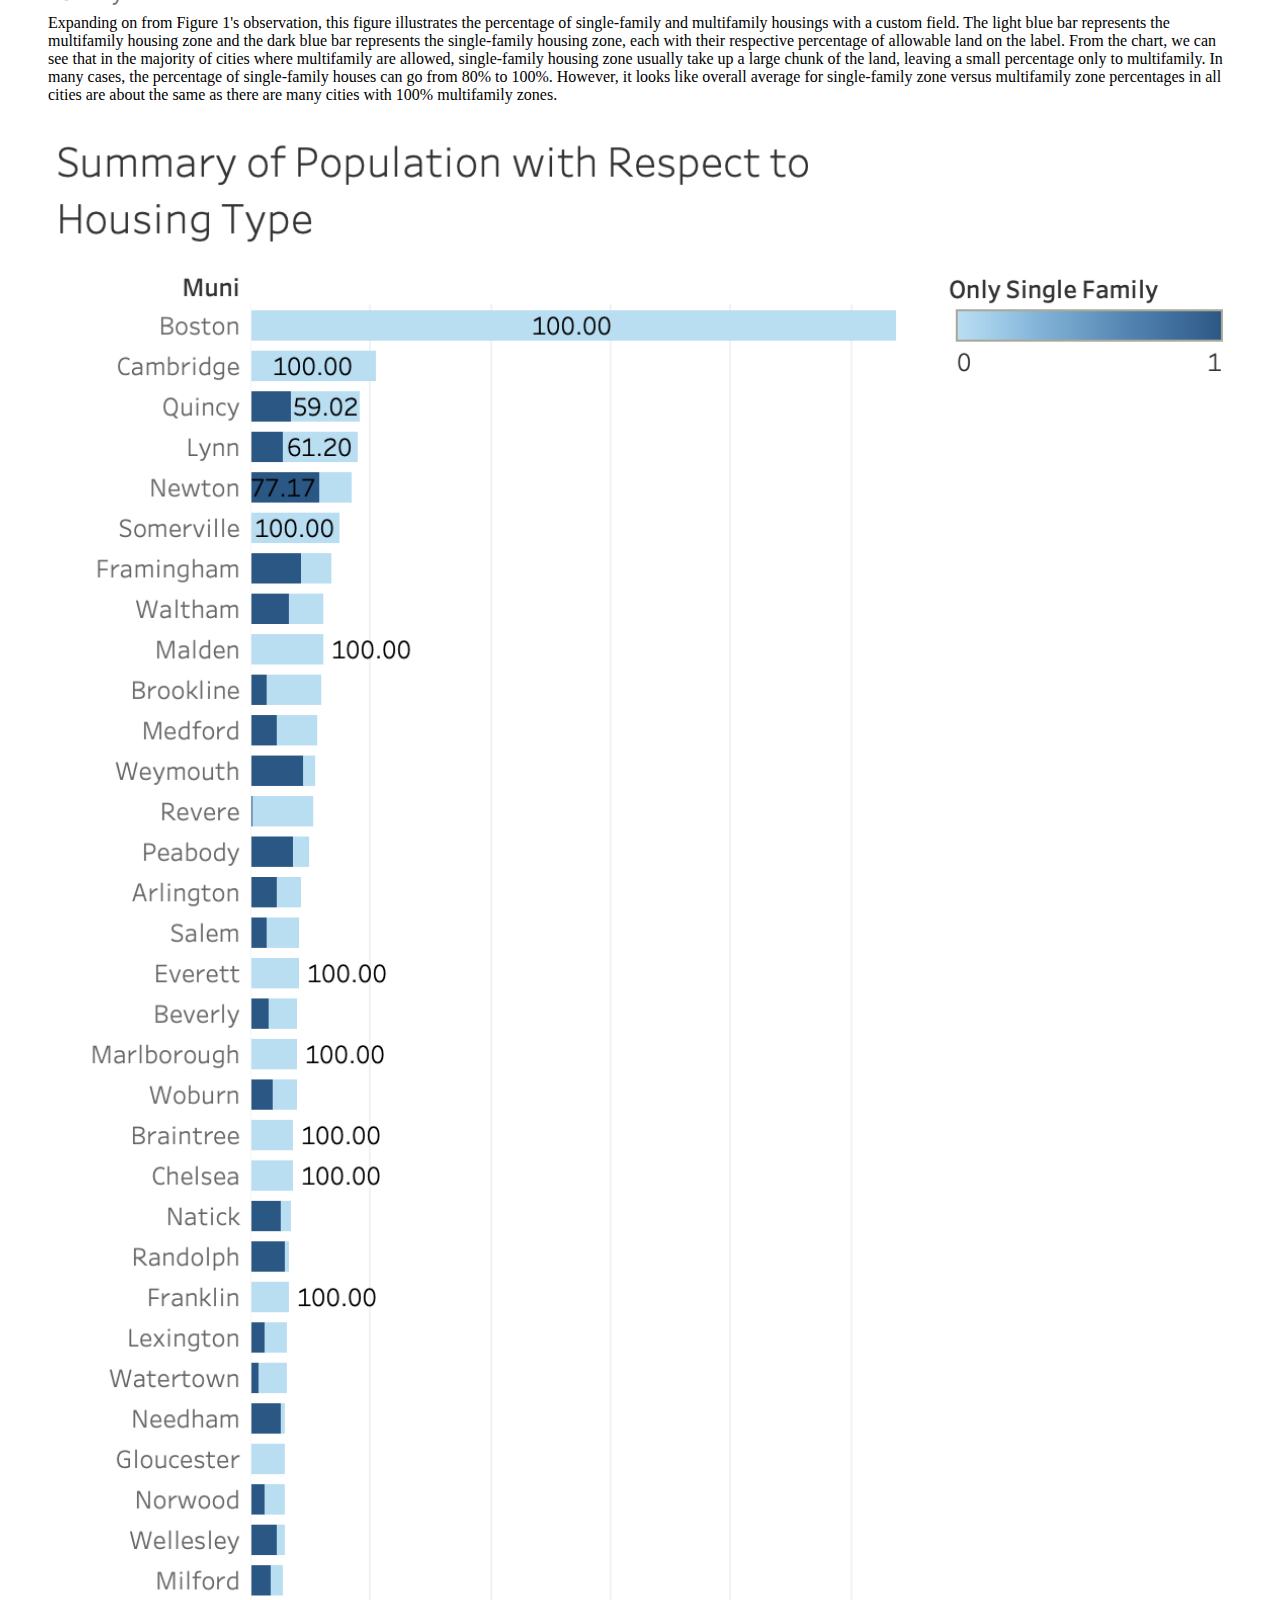
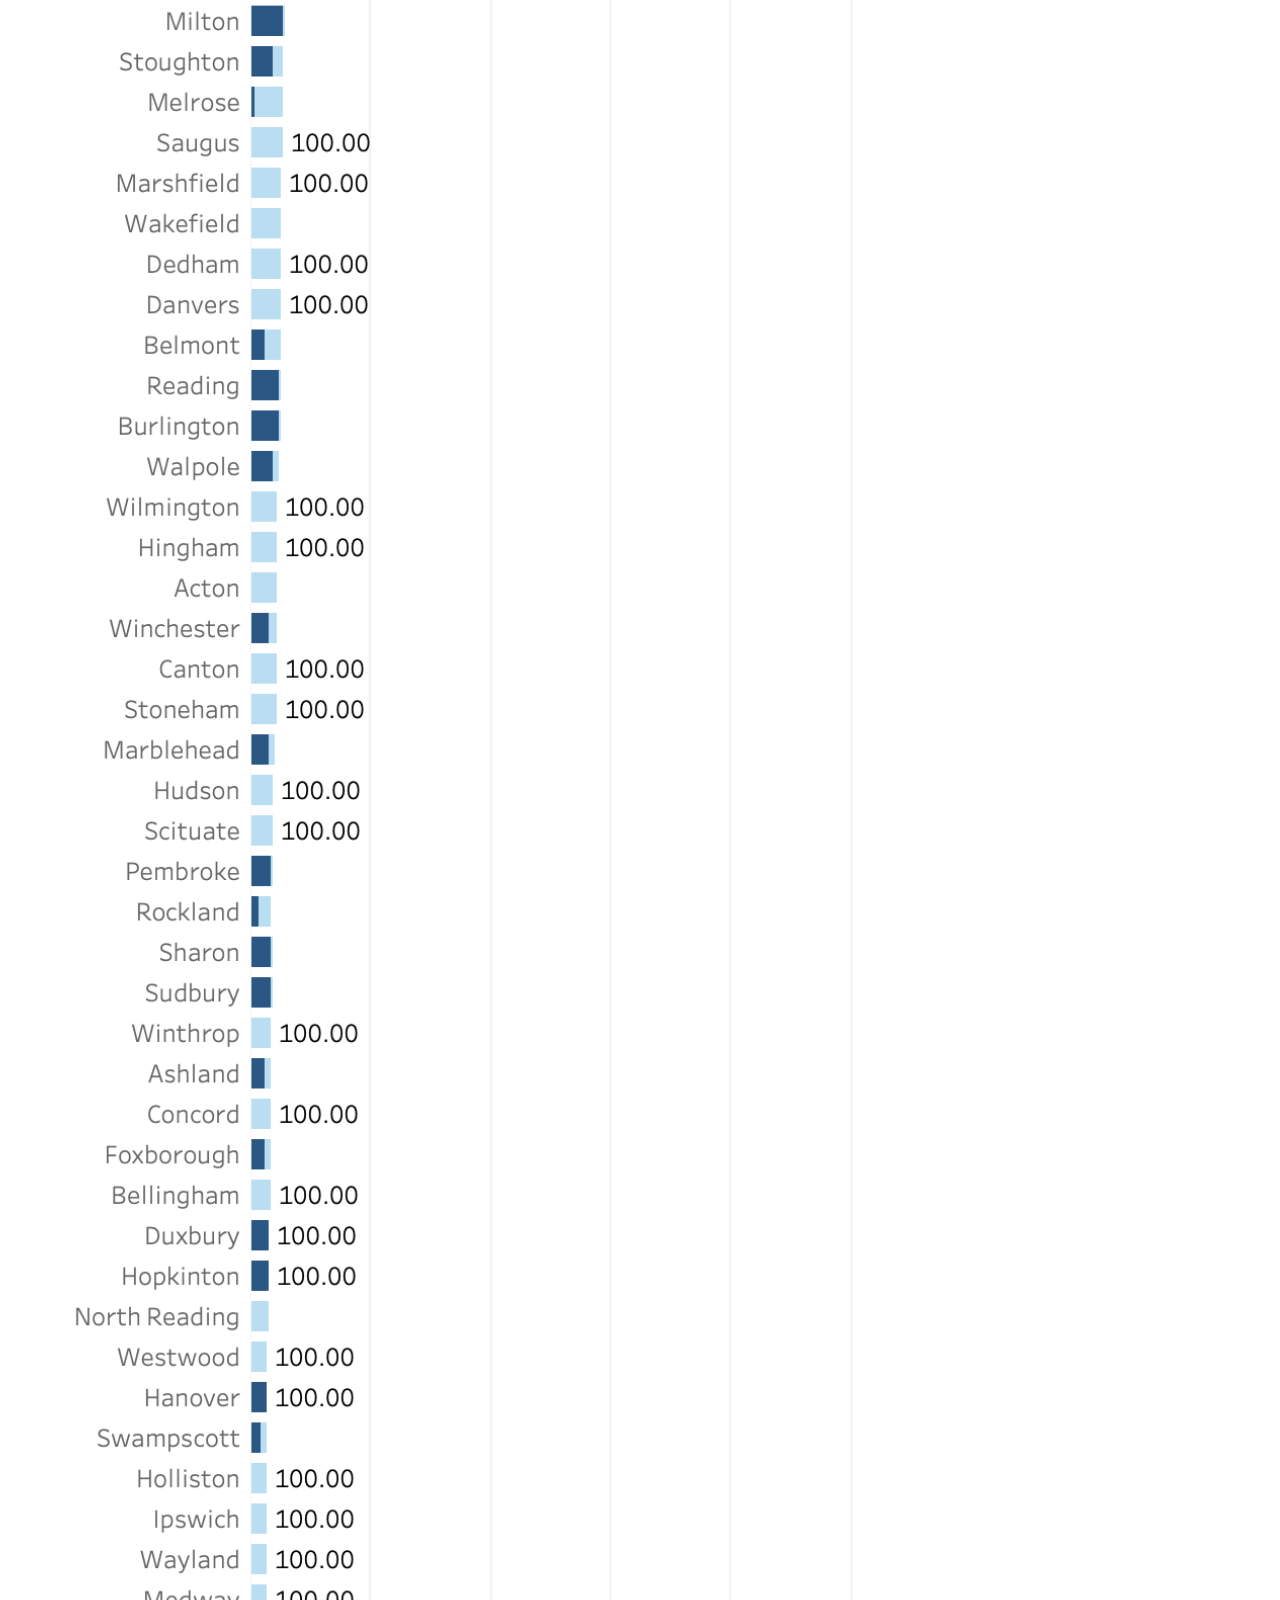
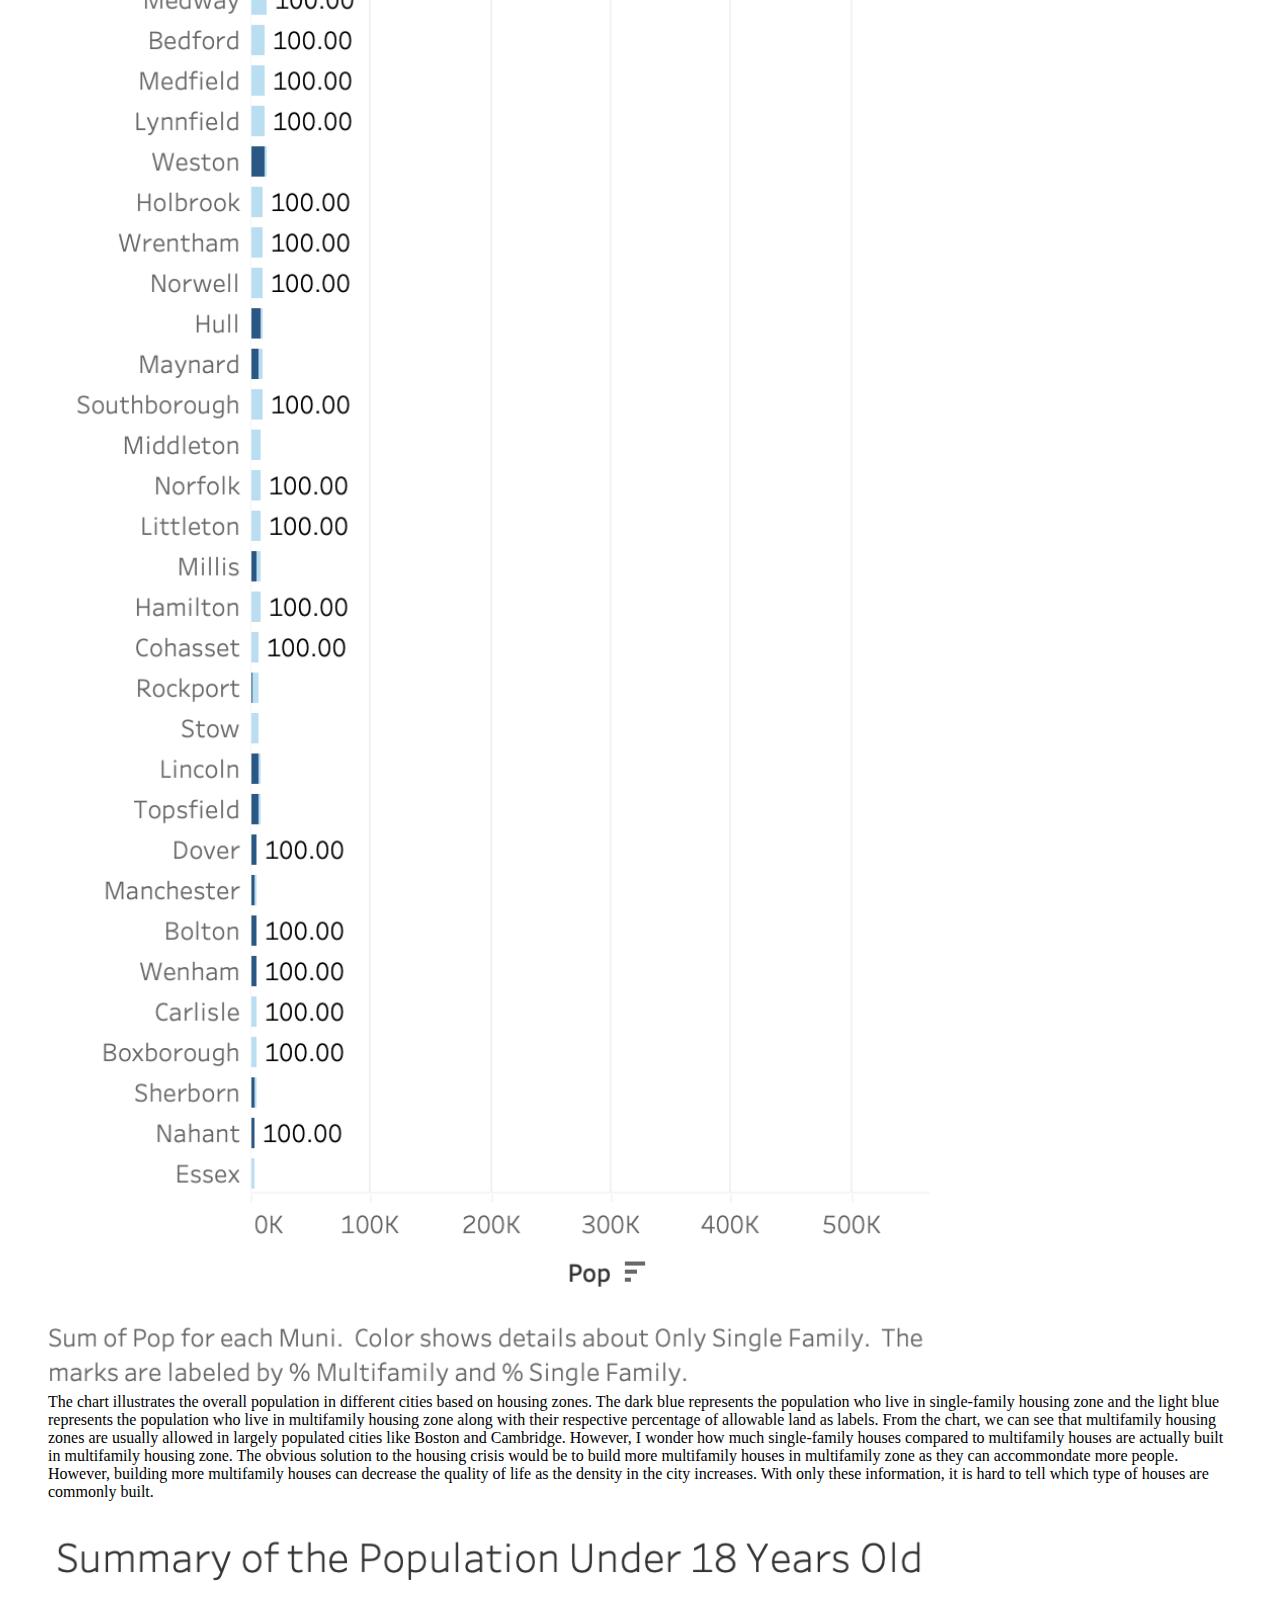
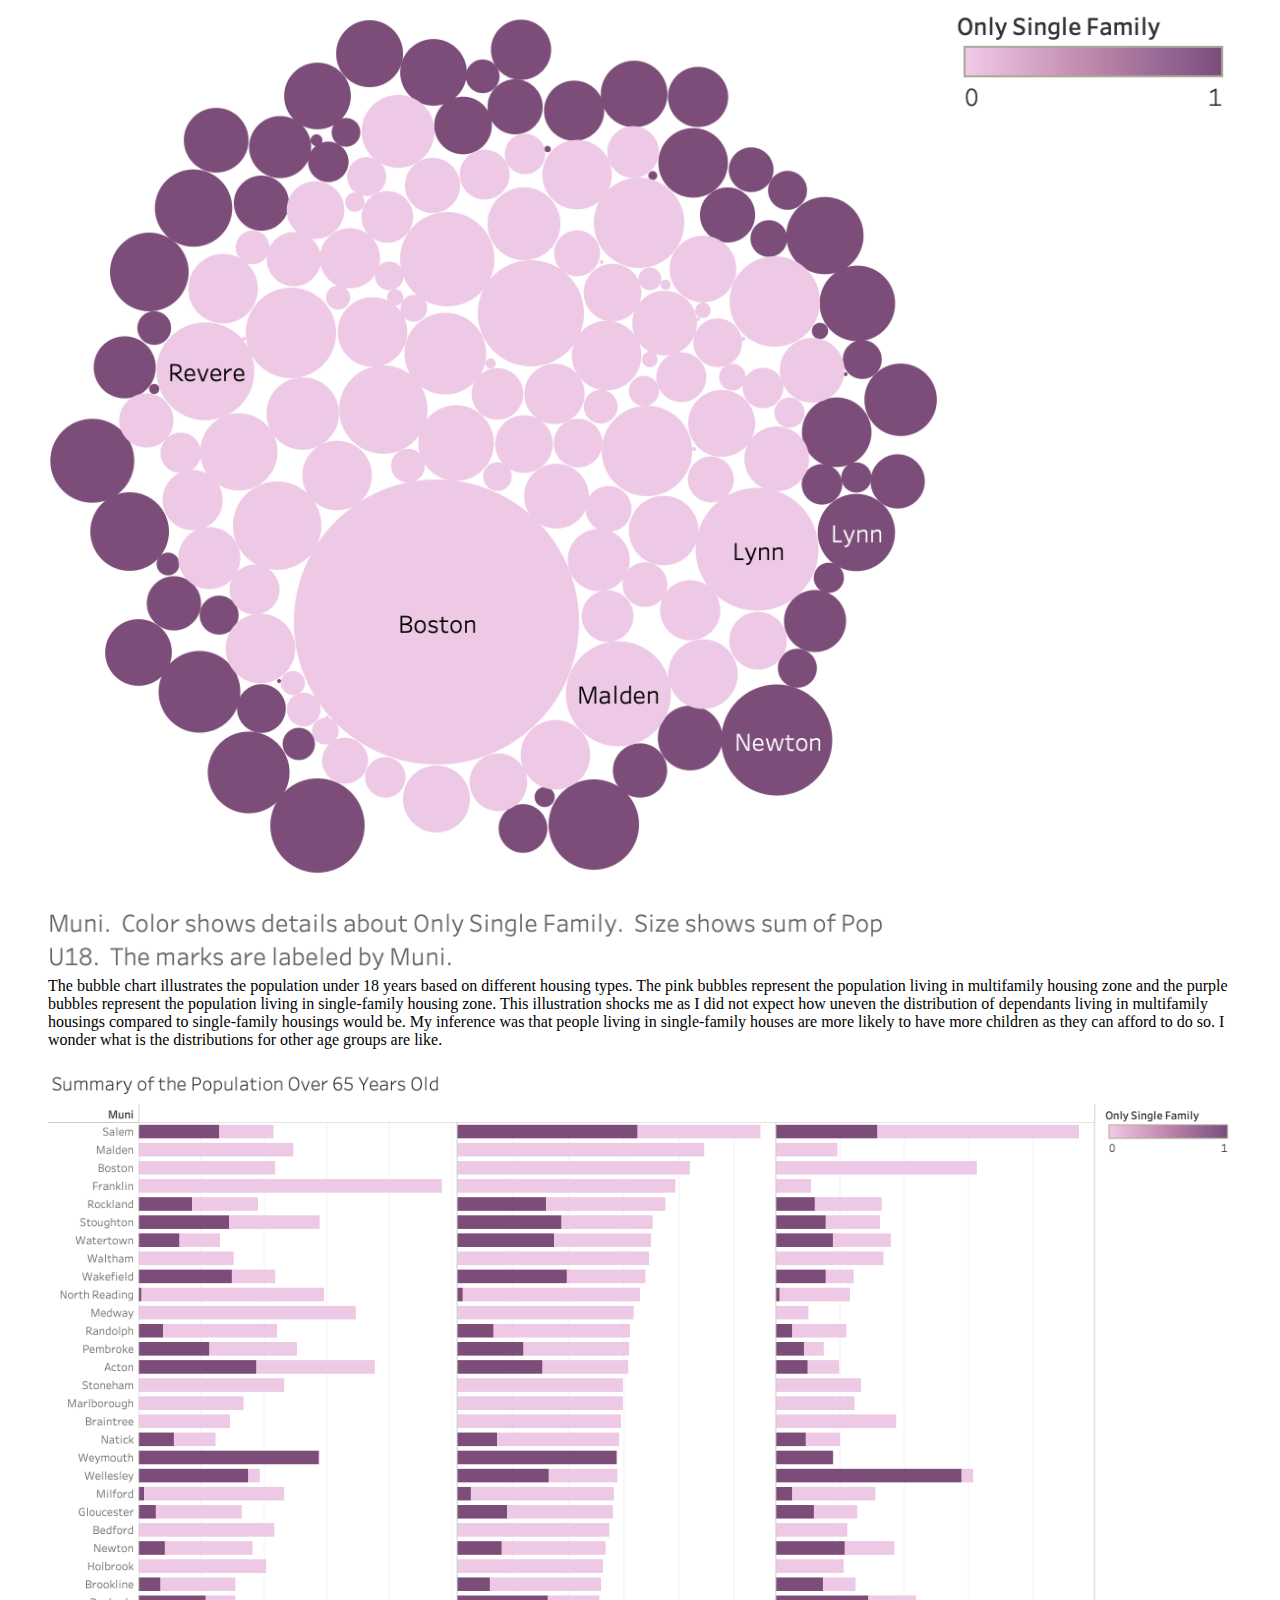
==== commit d252cd5e: "fixed figure 1 to 4" ====
--- a/assignment2/index.html
+++ b/assignment2/index.html
@@ -41,49 +41,49 @@
 			<figure>
 				<img src="./Sheet 1.png" alt="" />
 				<figcaption>
-				The chart shows the percentage of single-family housing in zones that allow for multifamily housing. However, we can observe some abnormalities in the percentages in many of the cities as they go past 100%. It looks like many cities are duplicated, representing that the municipals are both for only_single_family zone and not for only_single_family zone as seen in the two different shades of blue. Since we are looking at zones allowed for multifamily, it would be logical to filter out the versions of the municipals that indicate only single family housing allowed.
+				The chart shows the percentage of single-family housing in all cities. However, we can observe some abnormalities in the percentages in many of the cities as they go past 100%. It looks like many cities are duplicated, representing that the municipals are both for only singlefamily zone and for multifamily zone as seen in the two different shades of blue. Moving forward, it would be neccessary to separate the different zones if we want to compare single-family and multifamily housings.
 				</figcaption>
 			</figure>
 
 			<figure>
 				<img src="./Sheet 2.png" alt="" />
 				<figcaption>
-				Expanded from Figure 1, this figure illustrates the percentage of single family housings in zones where multifamily housings are allowed. As seen from the chart, while most cities allowed for multifamily housings, the majority of the land is used for single-family housings instead. In many cases, the percentage of single-family houses can go from 80% to 100%. These high rates are concerning as it indicates that the most common houses built are single-family.
+				Expanding on from Figure 1's observation, this figure illustrates the percentage of single-family and multifamily housings with a custom field. The light blue bar represents the multifamily housing zone and the dark blue bar represents the single-family housing zone, each with their respective percentage of allowable land on the label. From the chart, we can see that in the majority of cities where multifamily are allowed, single-family housing zone usually take up a large chunk of the land, leaving a small percentage only to multifamily. In many cases, the percentage of single-family houses can go from 80% to 100%. However, it looks like overall average for single-family zone versus multifamily zone percentages in all cities are about the same as there are many cities with 100% multifamily zones.
 				</figcaption>
 			</figure>
 
 			<figure>
 				<img src="./Sheet 3.png" alt="" />
 				<figcaption>
-				The chart demonstrates the population in different cities based on housing types. The dark blue represents the population who live in single-family housing zone and the light blue represents the population who live in multifamily housing zone. As we can see from the labels on the bars, while the percentage of single-family housing zone are very high compared to the multifamily housing zone, the population are not to the same proportion. The obvious solution to the housing crisis would be to build more multifamily houses in multifamily zone as they can accommondate more people. However, building more multifamily houses can decrease the quality of life as the density in the city increases.
+				The chart illustrates the overall population in different cities based on housing zones. The dark blue represents the population who live in single-family housing zone and the light blue represents the population who live in multifamily housing zone along with their respective percentage of allowable land as labels. From the chart, we can see that multifamily housing zones are usually allowed in largely populated cities like Boston and Cambridge. However, I wonder how much single-family houses compared to multifamily houses are actually built in multifamily housing zone. The obvious solution to the housing crisis would be to build more multifamily houses in multifamily zone as they can accommondate more people. However, building more multifamily houses can decrease the quality of life as the density in the city increases. With only these information, it is hard to tell which type of houses are commonly built.
 				</figcaption>
 			</figure>
 
 			<figure>
 				<img src="./Sheet 4.png" alt="" />
 				<figcaption>
-				The bubble chart illustrates the population under 18 years based on different housing types. The pink bubbles represent the population living in multifamily housing zone and the purple bubbles represent the population living in single-family housing zone. This illustration shocks me as I did not expect how uneven the distribution of dependants living in multifamily housings compared to single-family housings would be. I wonder what is the distributions for other age groups are like.
+				The bubble chart illustrates the population under 18 years based on different housing types. The pink bubbles represent the population living in multifamily housing zone and the purple bubbles represent the population living in single-family housing zone. This illustration shocks me as I did not expect how uneven the distribution of dependants living in multifamily housings compared to single-family housings would be. My inference was that people living in single-family houses are more likely to have more children as they can afford to do so. I wonder what is the distributions for other age groups are like.
 				</figcaption>
 			</figure>
 
 			<figure>
 				<img src="Sheet 5.png" alt="" />
 				<figcaption>
-				The bar graphs compare the different distribution of age groups across different cities, each indicating which housing zone the population is from. The pink bar represents the people living in multifamily housing zone while the dark purple bar represents the people living in single-family housings. Expanding from previous observation, I would expect more retired people (over 65) to live in single-family houses. Yet, that's not the case at all. The charts indicates that people, across all age groups tend to living in multifamily housing zones. Only in some cities (eg. Woburn) would this observation flipped. I wonder what causes the difference in the trend.
+				The bar graphs compare the different distribution of age groups across different cities, each indicating which housing zone the population is from. The pink bar represents the people living in multifamily housing zone while the dark purple bar represents the people living in single-family housings. Expanding from previous observation about the population under 18, I would expect more retired people (over 65) to live in single-family houses because they are usually more established financially with no dependants. Yet, that's not the case at all. The charts indicates that people, across all age groups tend to live in multifamily housing zones. Only in some cities (eg. Woburn) would this observation flipped. I wonder what causes the difference in the trend. Noticably, some rows were excluded as since their populations were recorded as 0.
 				</figcaption>
 			</figure>
 
 			<figure>
 				<img src="Sheet 6.png" alt="" />
 				<figcaption>
-				The chart displays the percentage of households with an income of $100,000 or more with labels. The dark blue represent households living in single-family housings and the light blue represent households living in multifamily housings. I expected to see more of a difference between the percentages between single-family and multifamily households. Yet, the numbers stay about the same in most municipals. 
+				The chart displays the percentage of households with an income of $100,000 or more with labels. The dark blue represent households living in single-family housings and the light blue represent households living in multifamily housings. I expected to see more of a difference between the percentages between single-family and multifamily households because I expect most single-family households to have higher income. Yet, the numbers are about the same in most municipals. 
 				</figcaption>
 			</figure>
-
+p
 			<figure>
-				<img src="IMAGE_FILENAME" alt="" />
+				<img src="Sheet 8.png" alt="" />
 				<figcaption>
-				ENTER IMAGE CAPTION HERE.
+				The chart compares the percentage of non-white population between single-family and multifamily housing zone where pink represents multifamily and purple represents single-family. In almost every municipals where there are both single and multifamily housing, we can see that non-white population is always greater in multifamily housing zone than single-family housing zone. We can argue that by restricting the size of multifamily housing zone, cities can lower the percentage of non-white population in the city. 
 				</figcaption>
 			</figure>
 
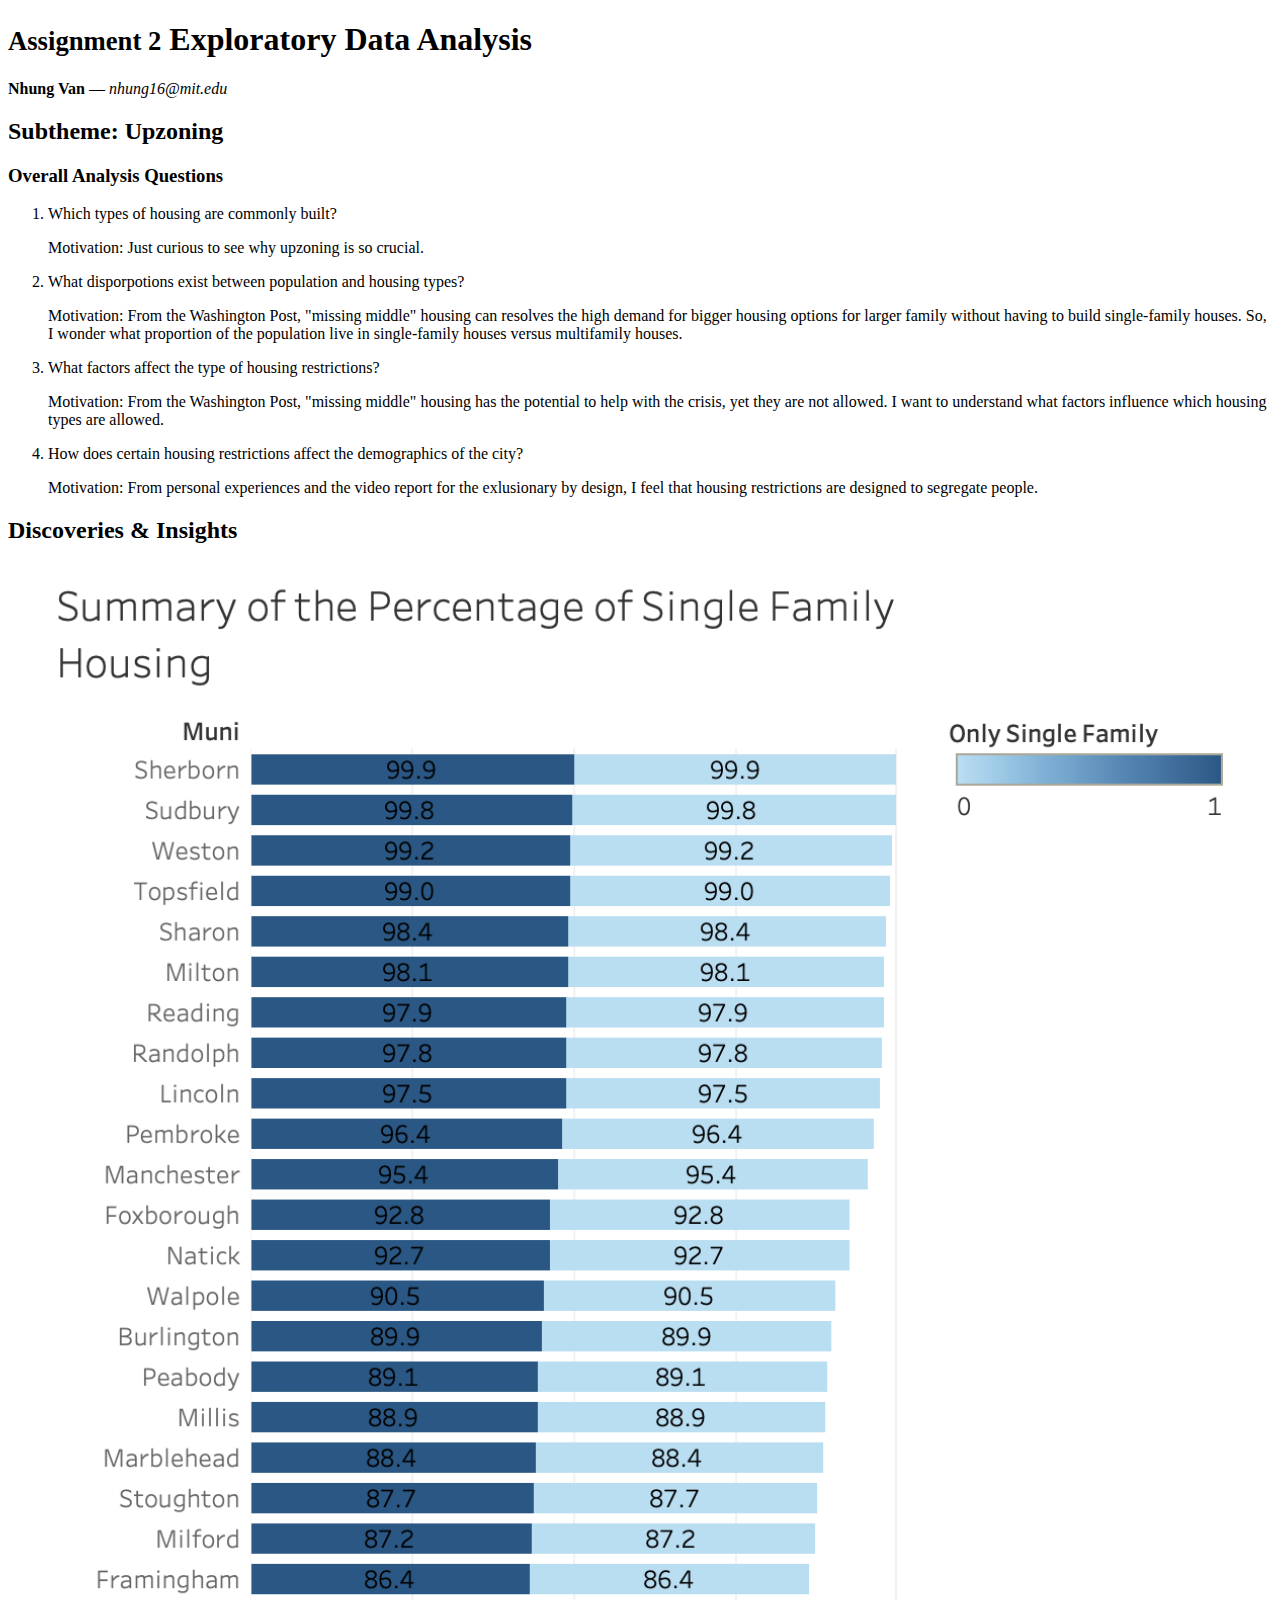
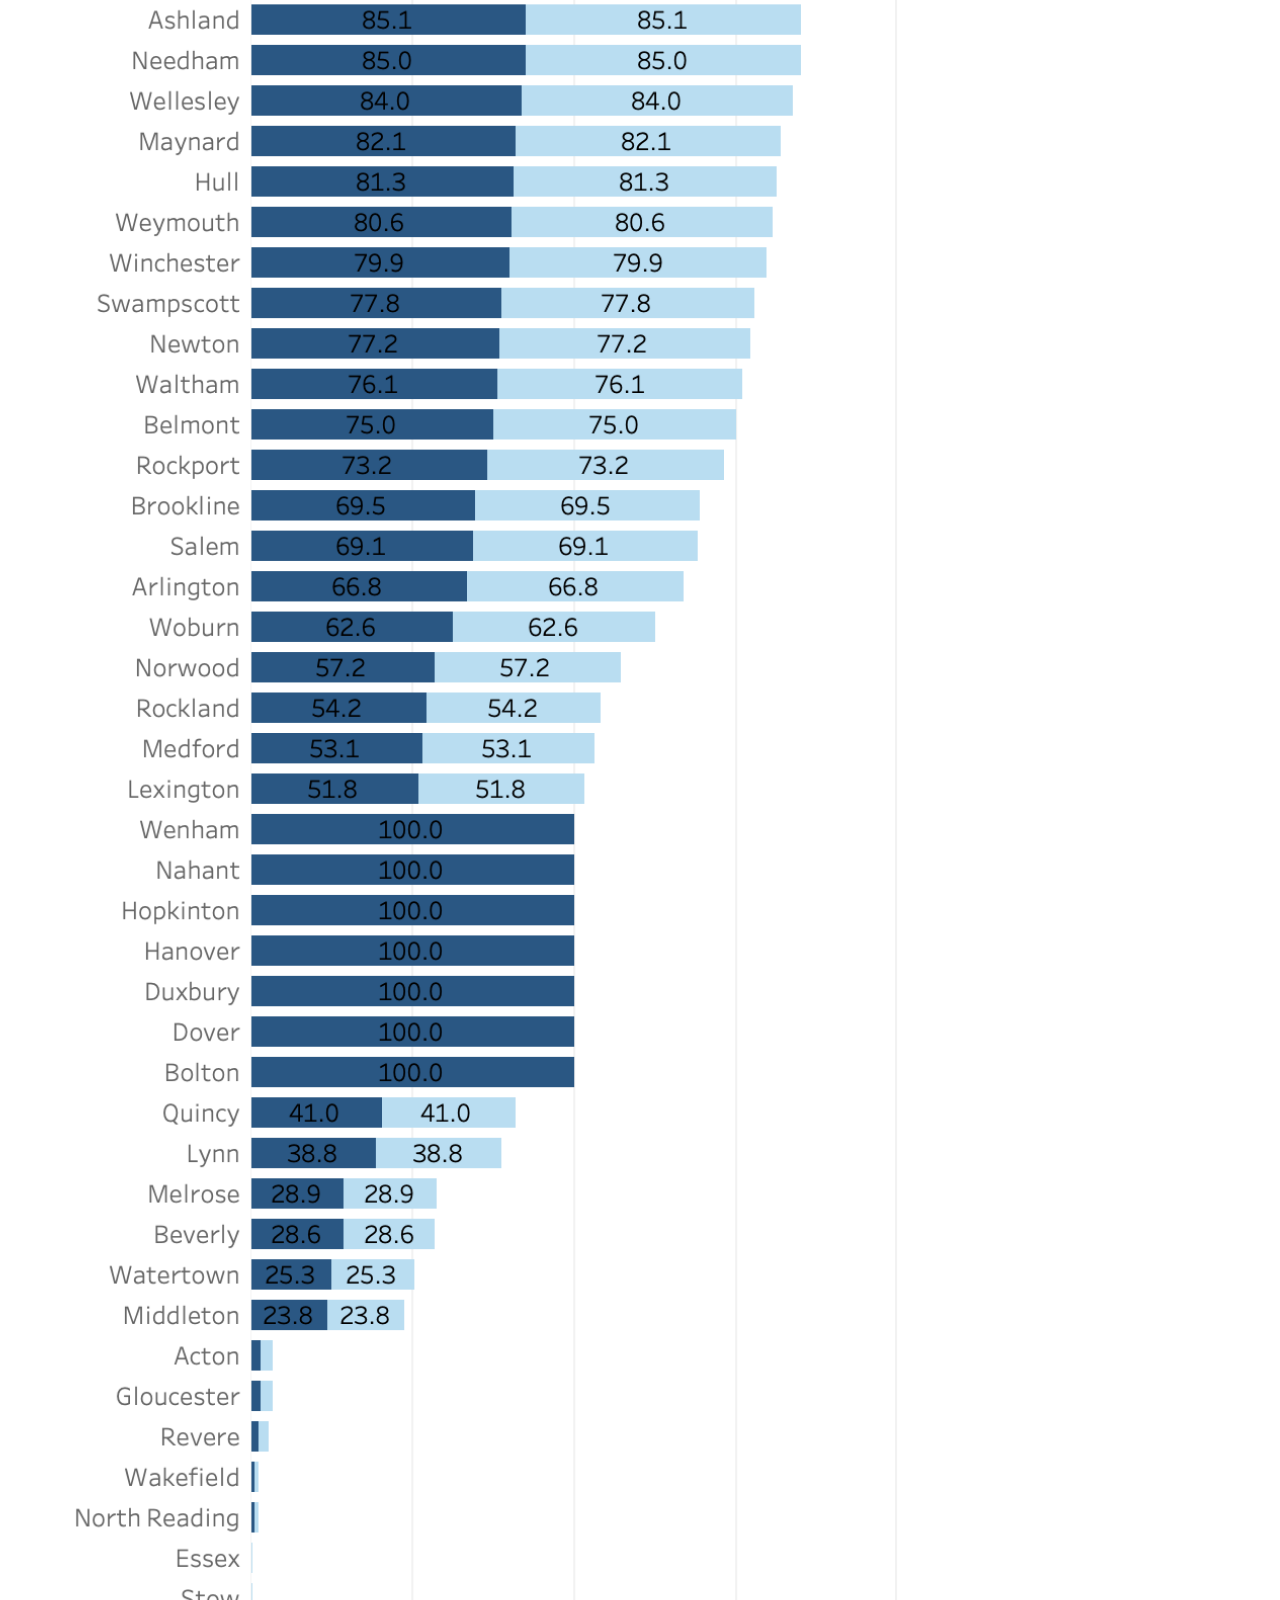
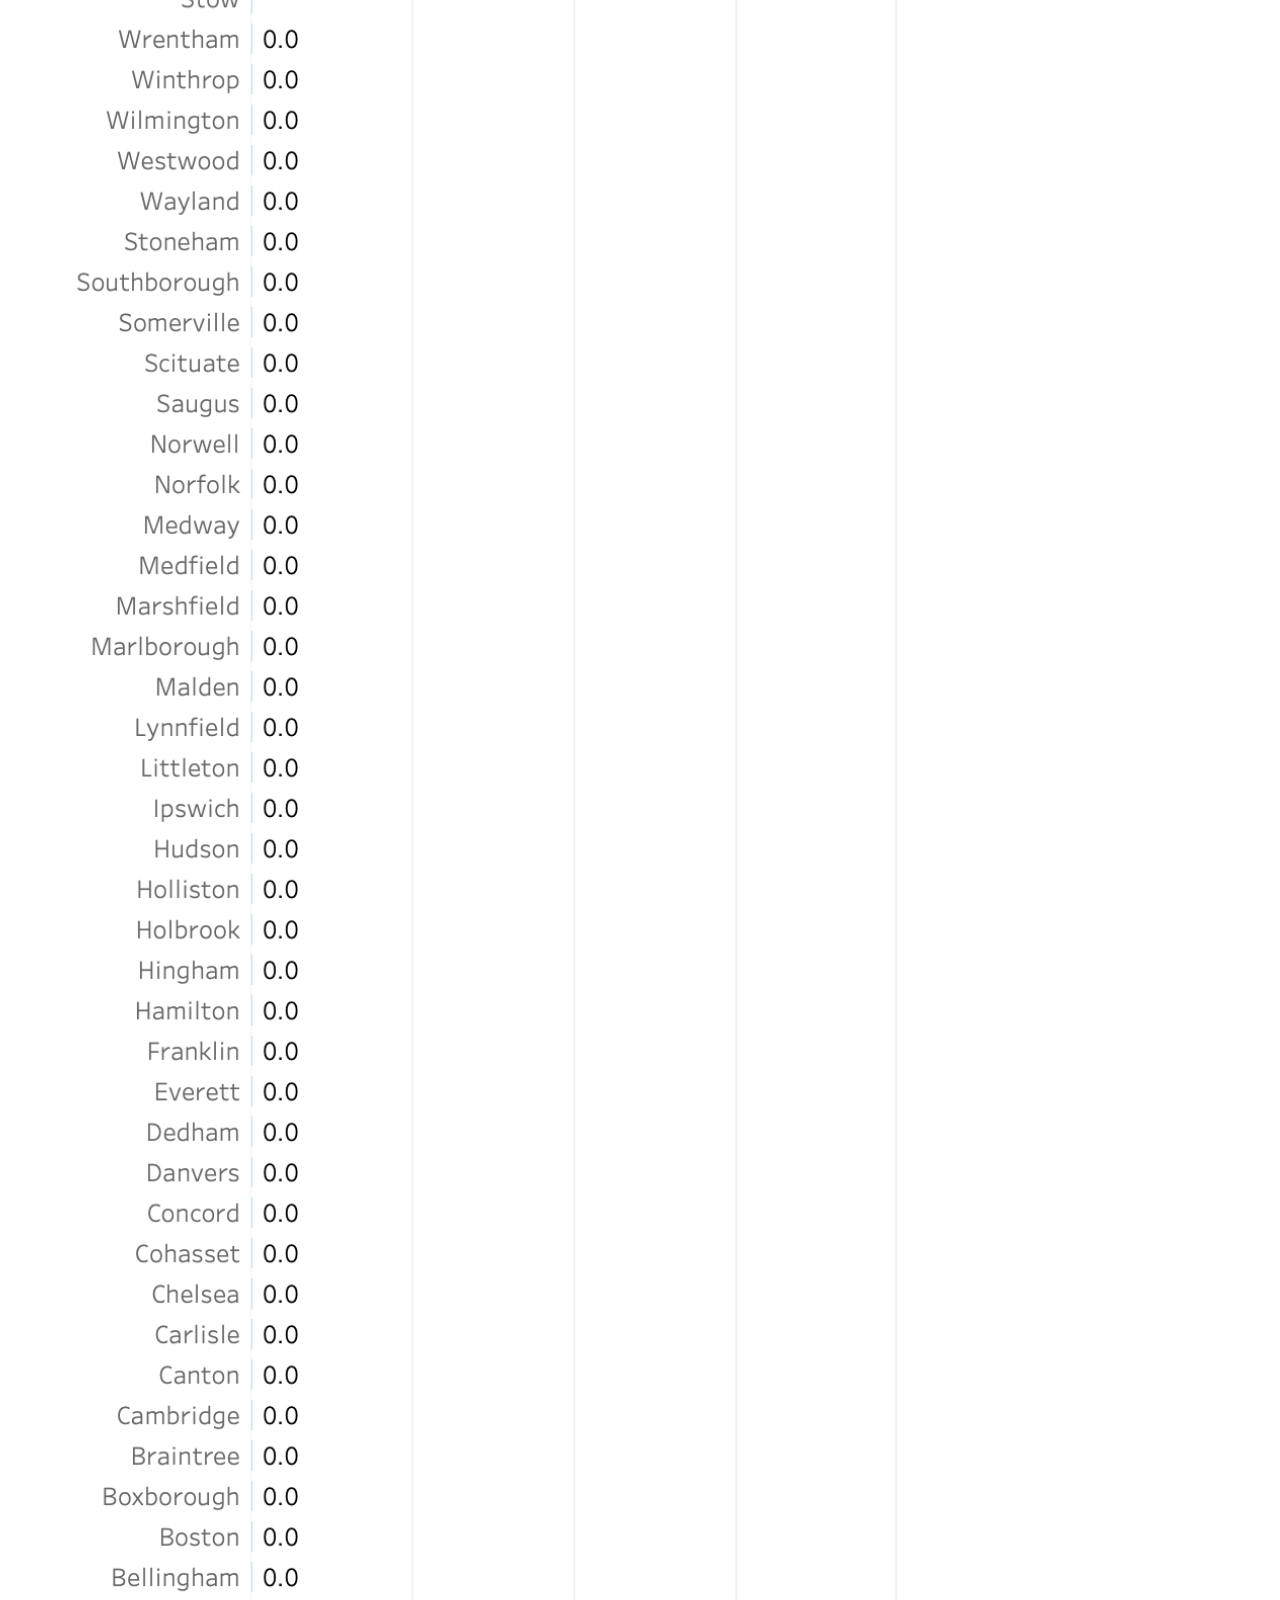
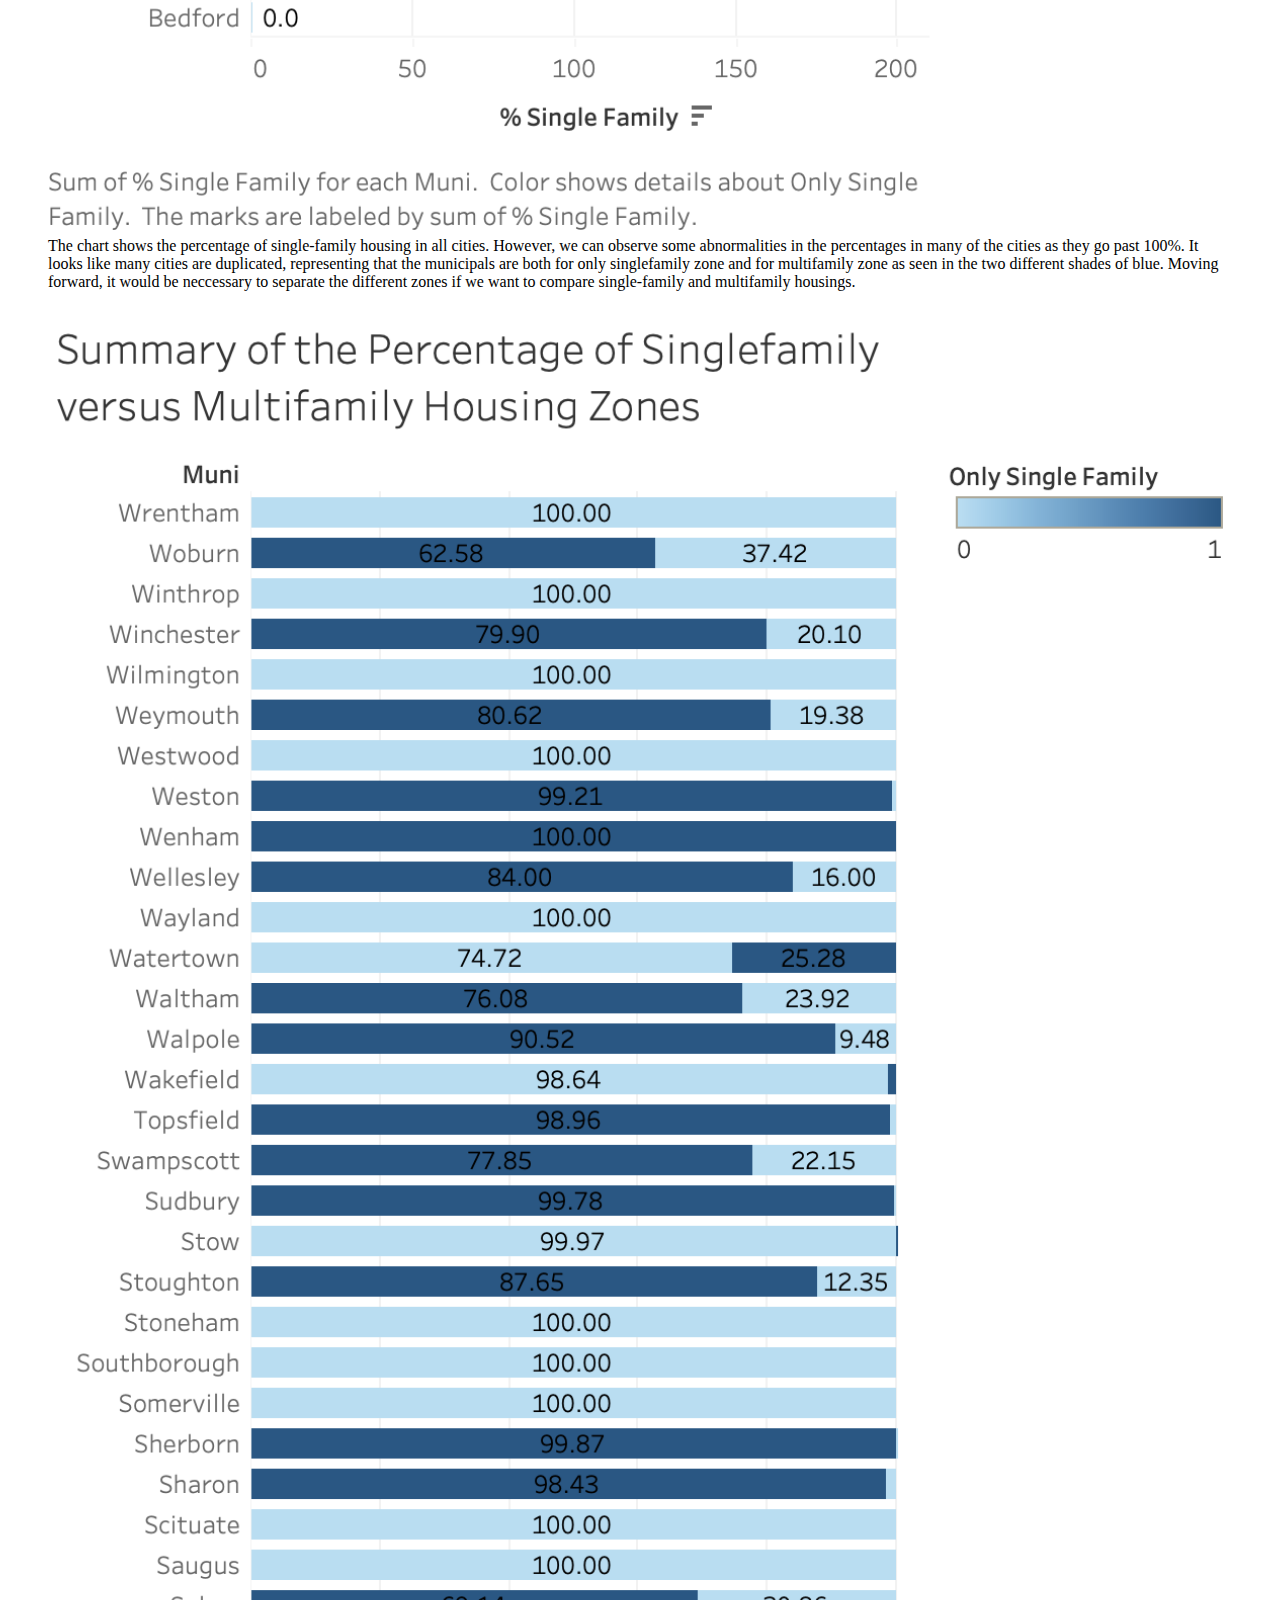
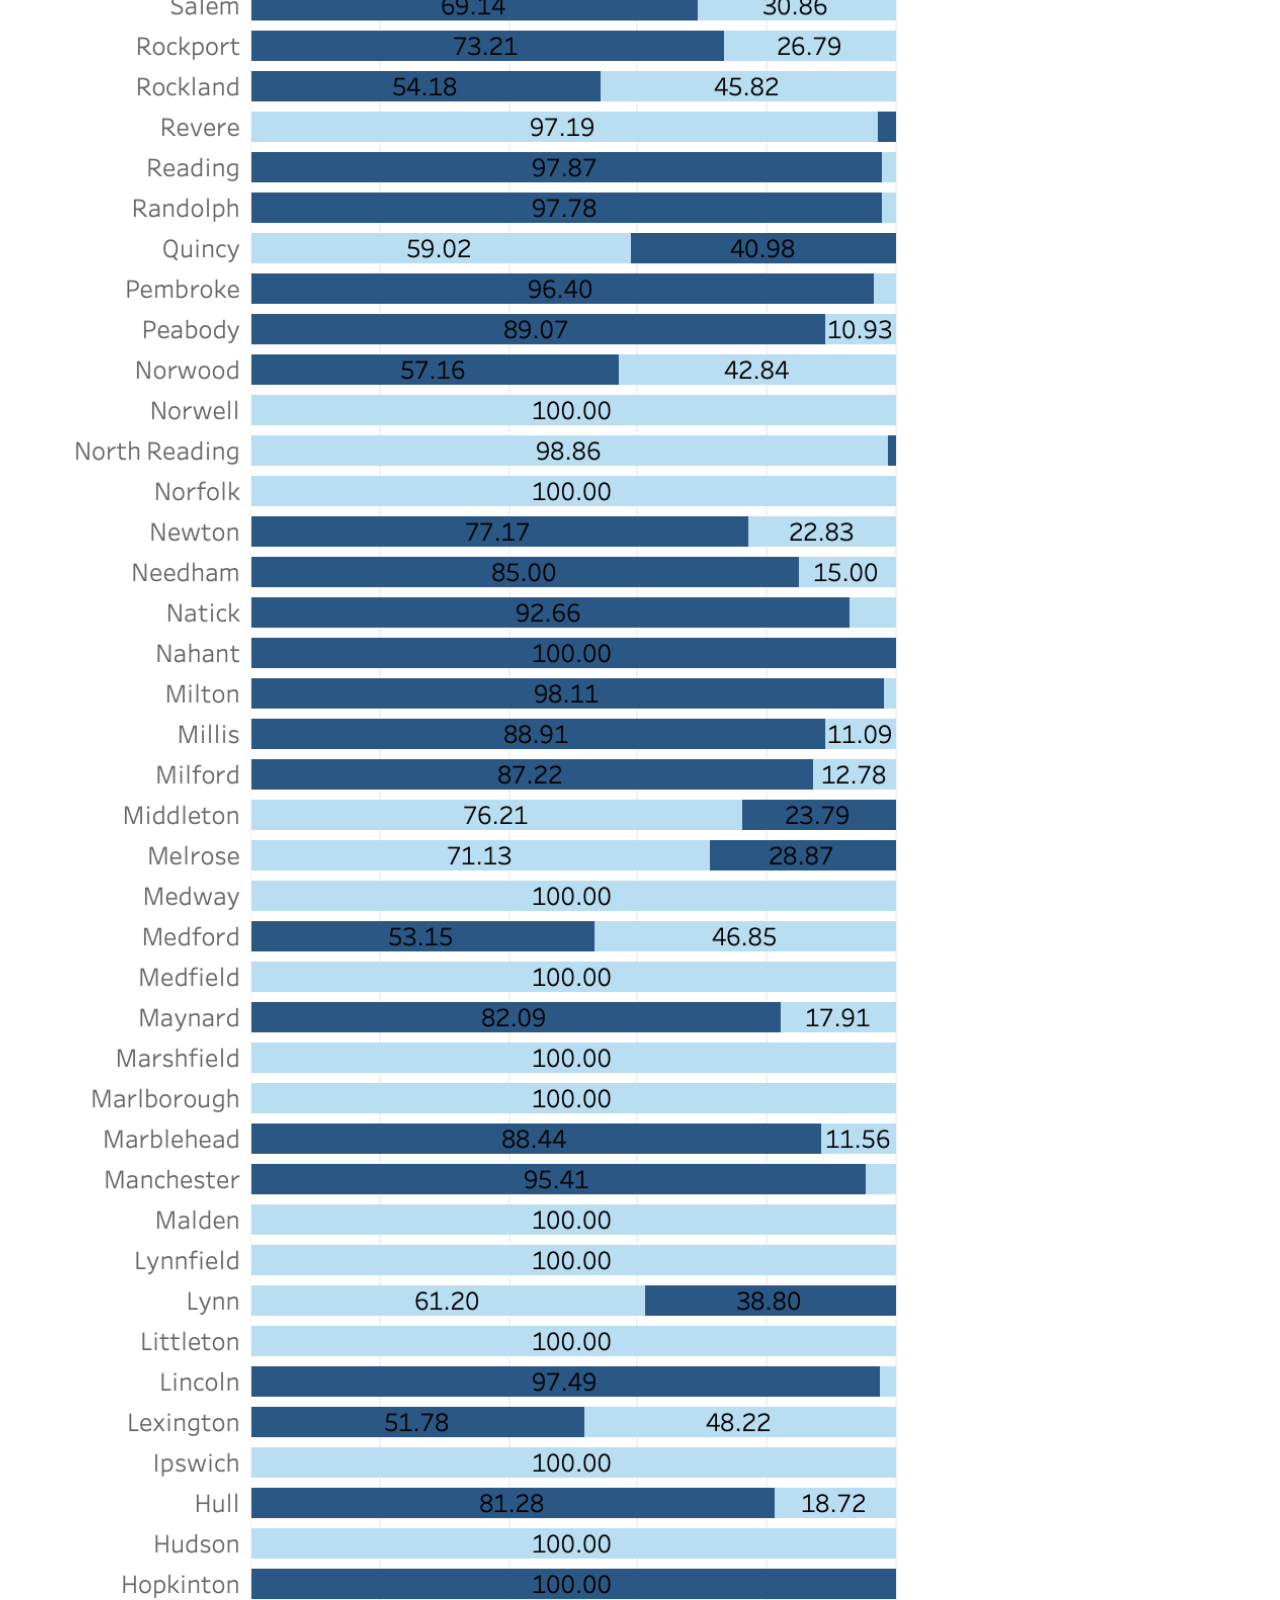
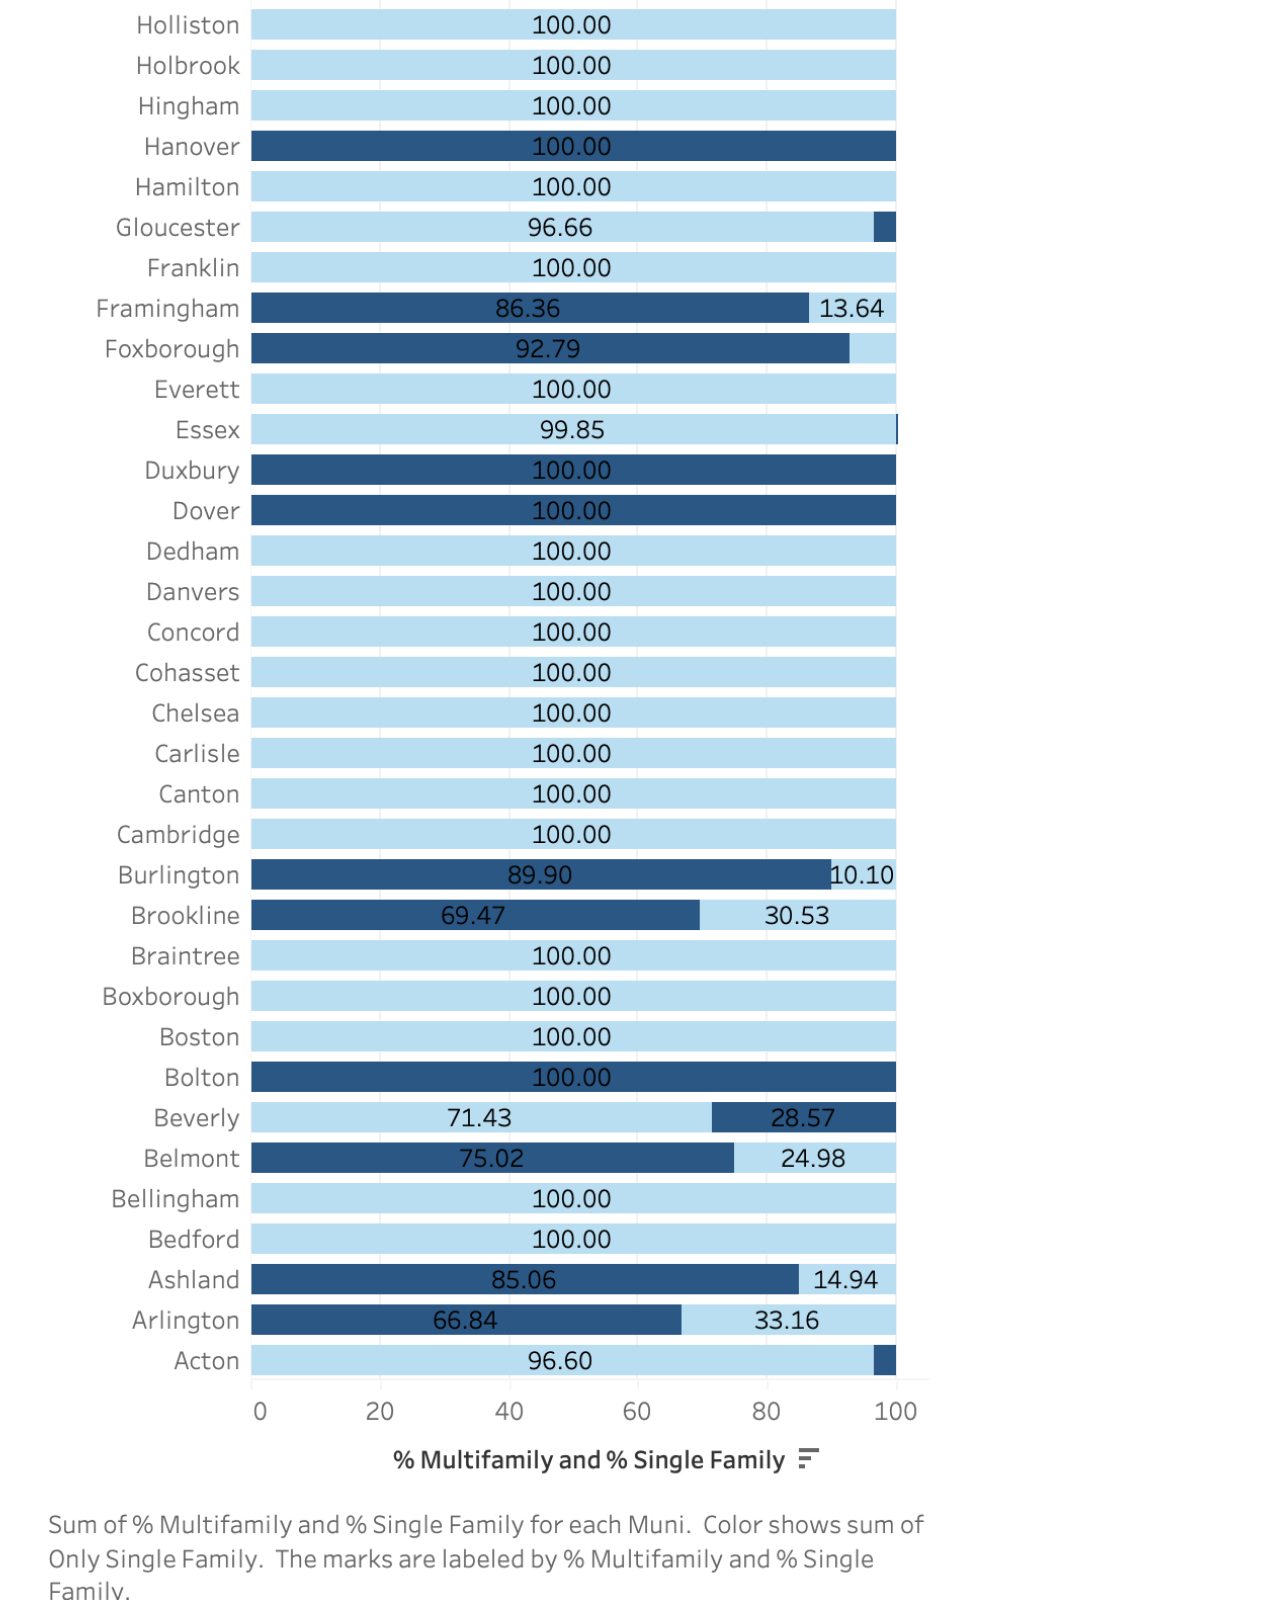
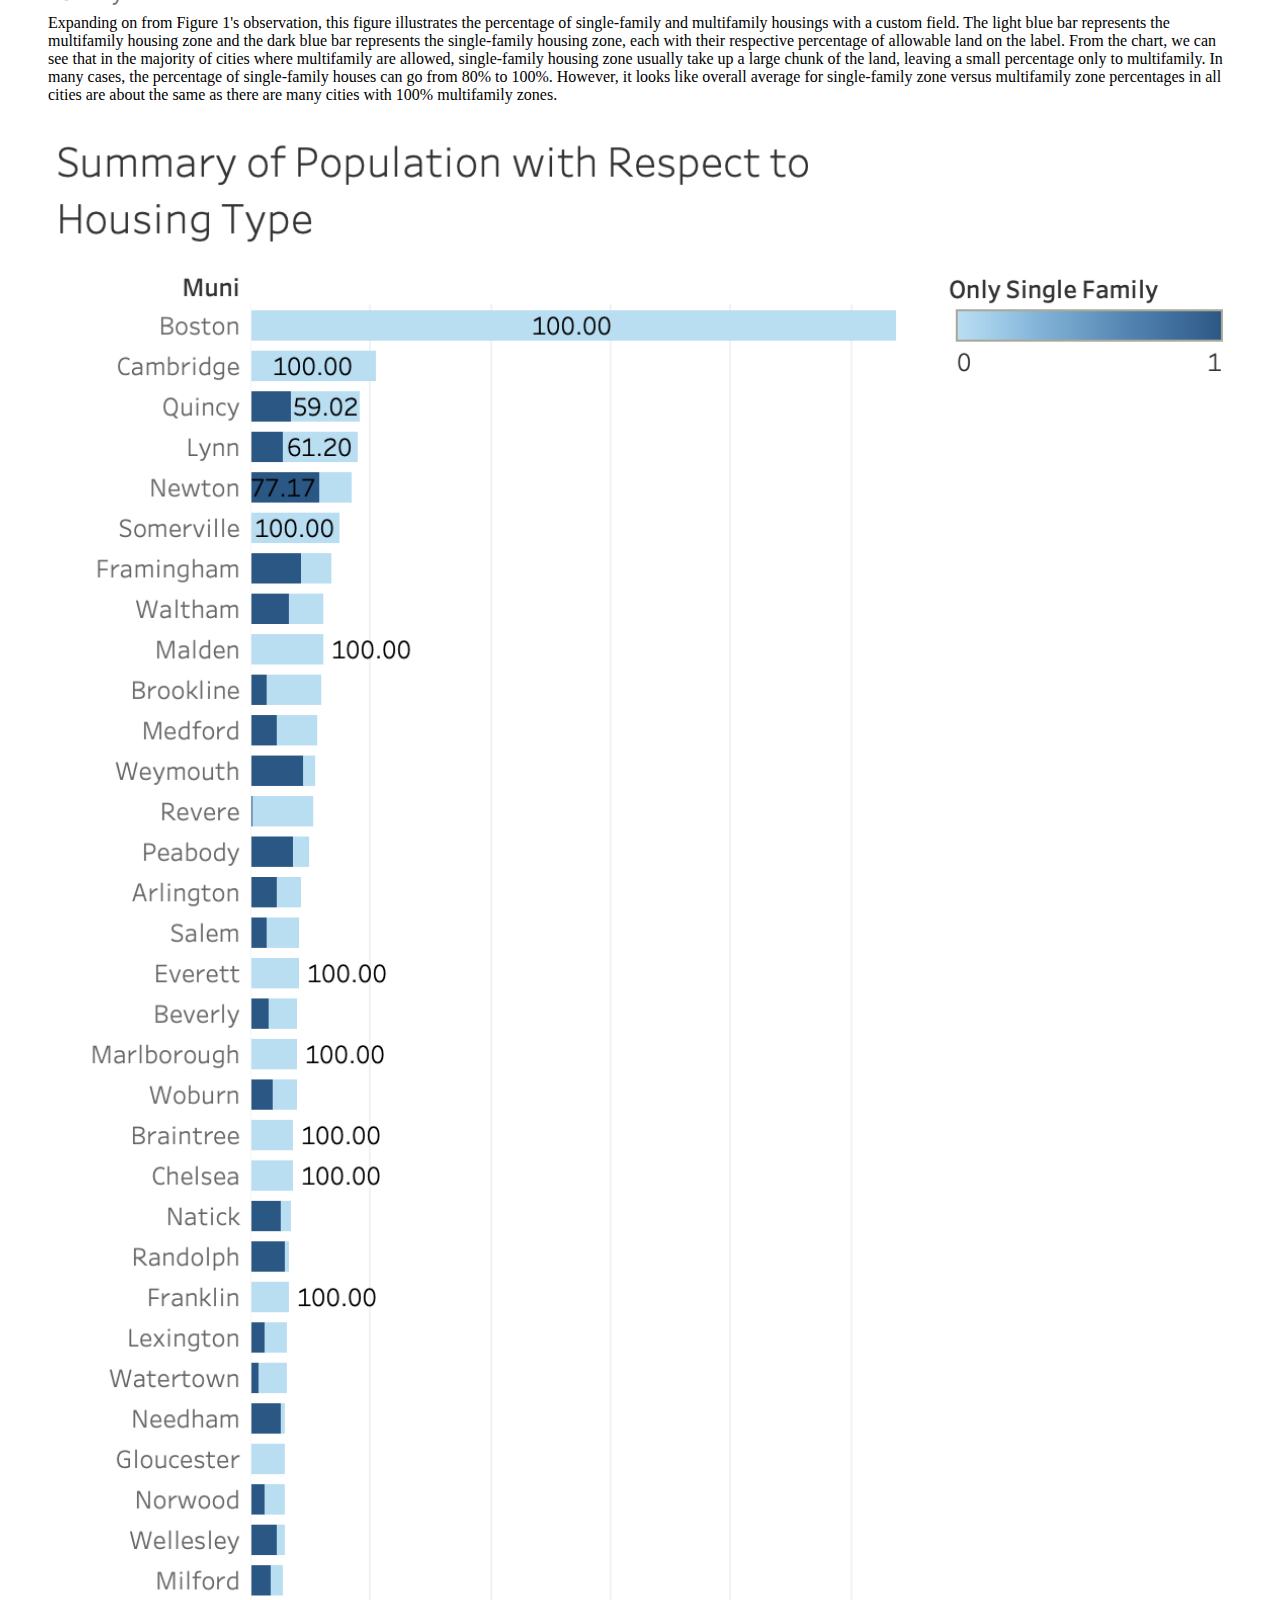
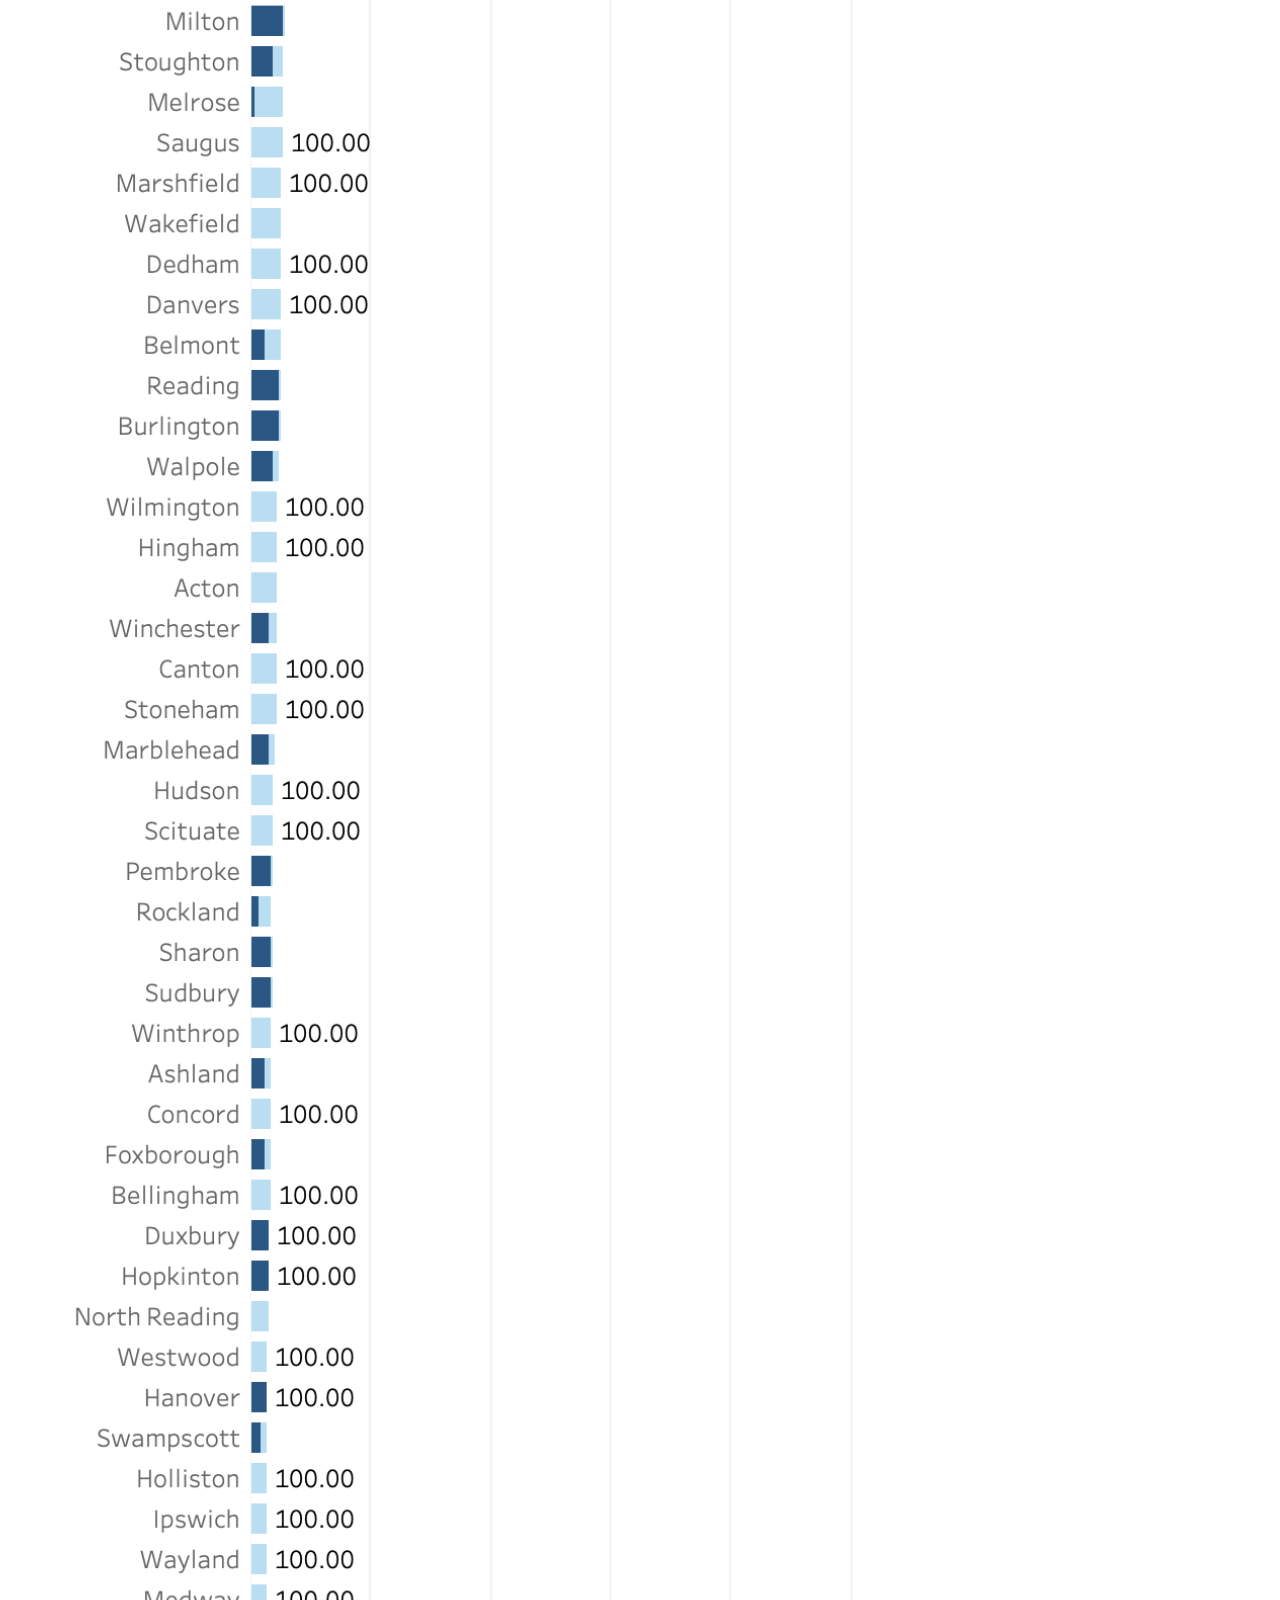
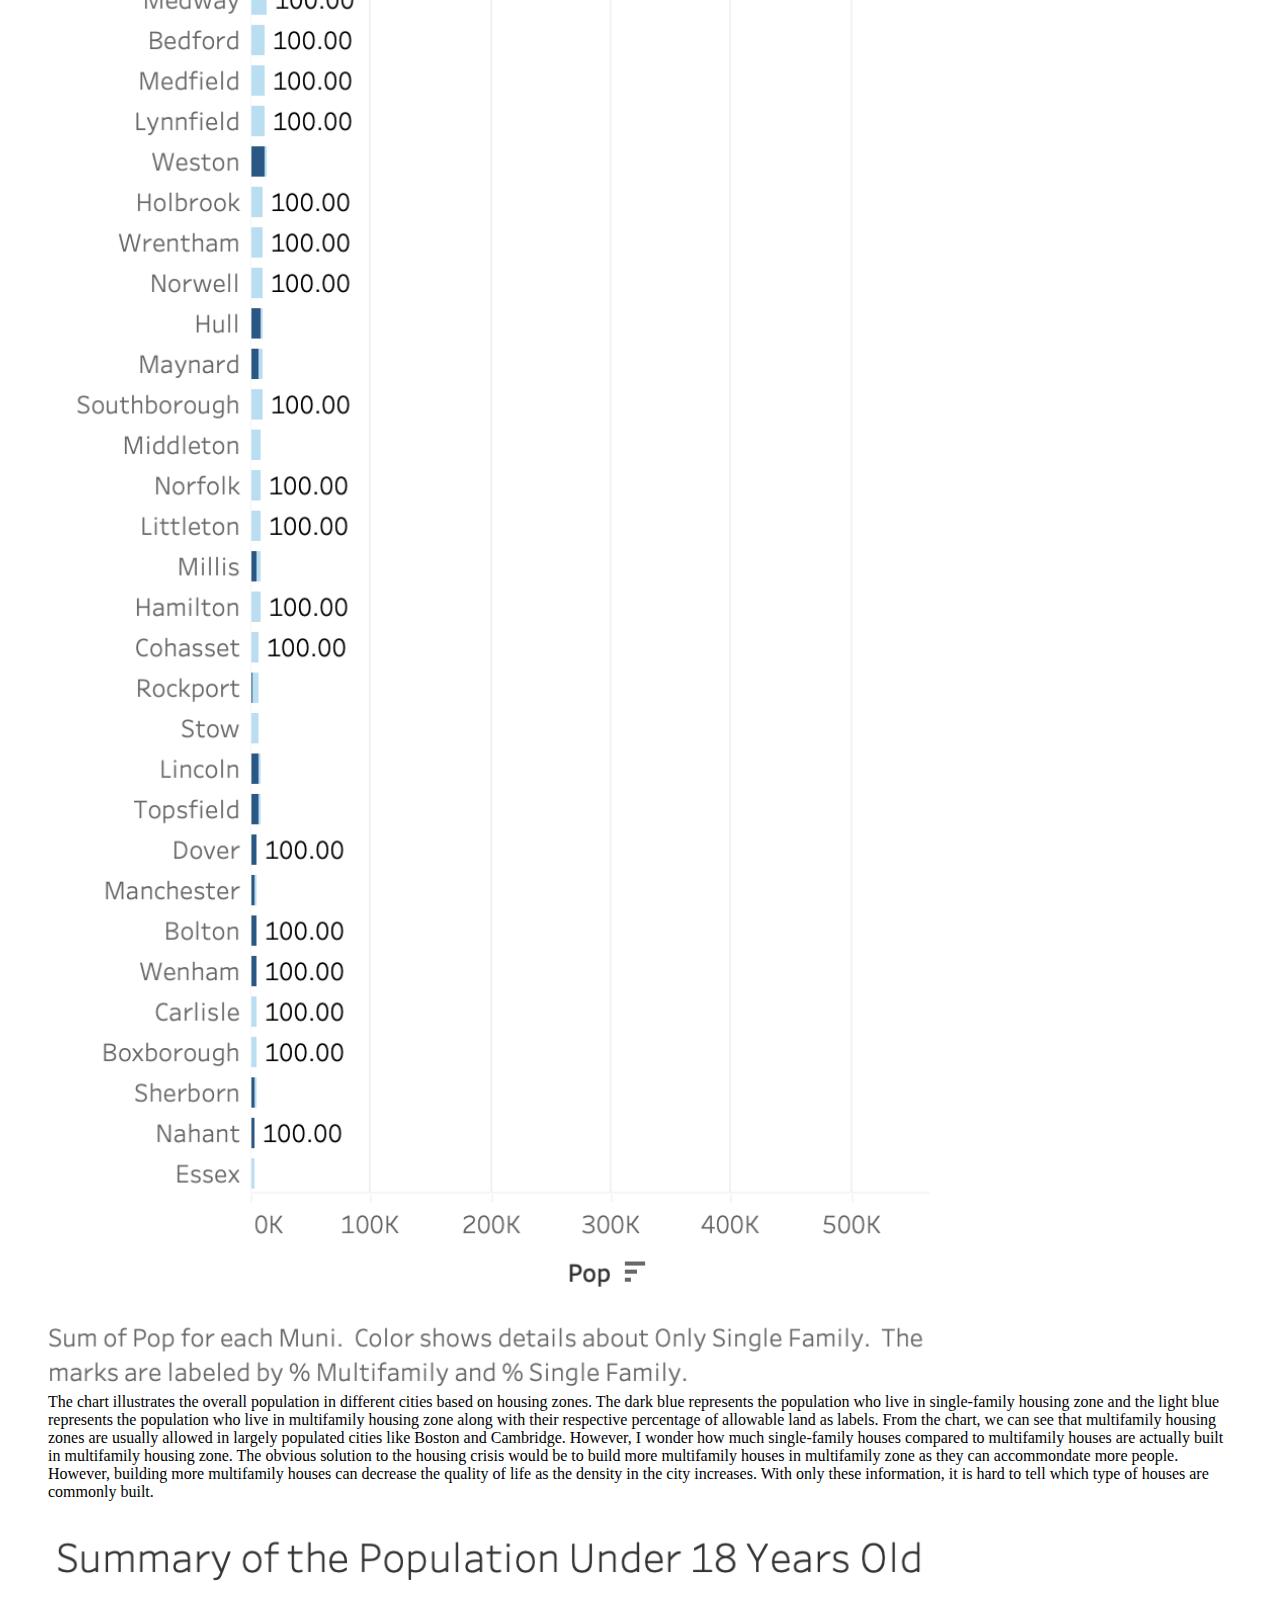
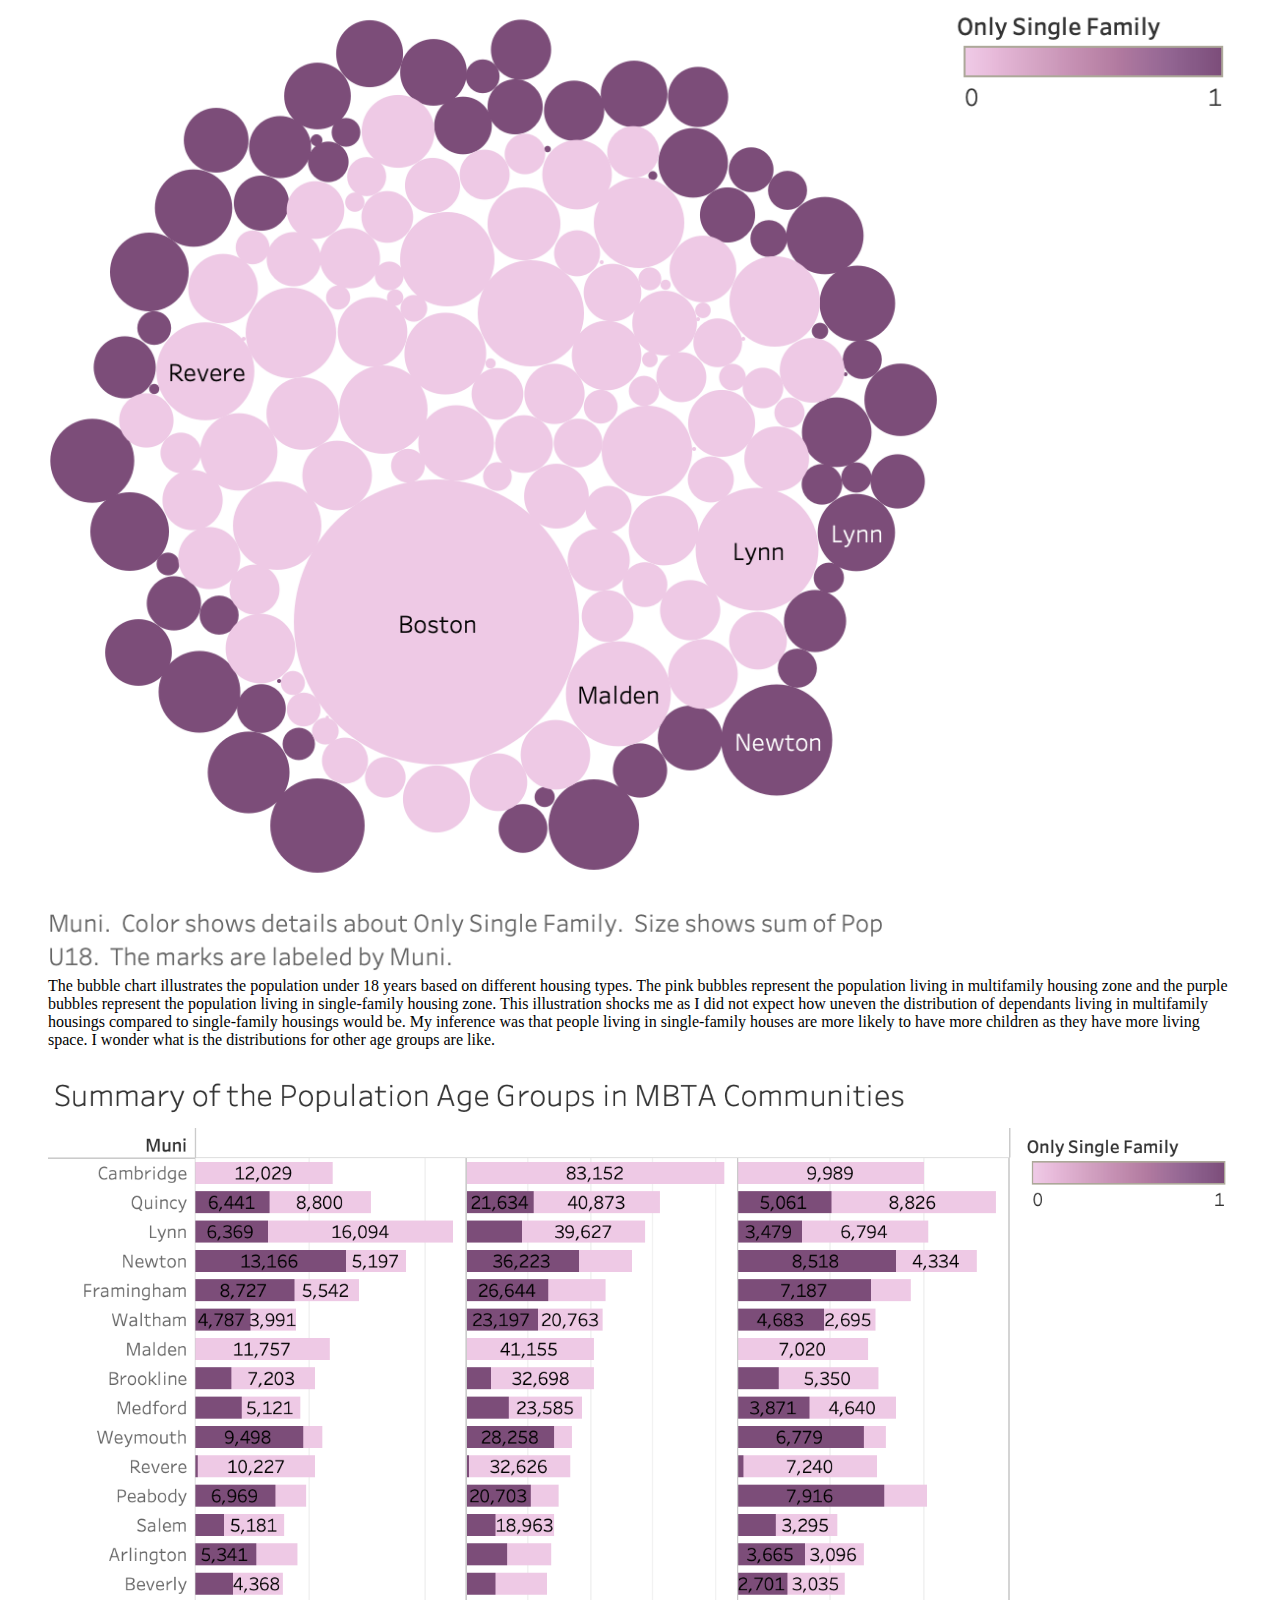
==== commit 8c54de47: "fned 5 - 7" ====
--- a/assignment2/index.html
+++ b/assignment2/index.html
@@ -62,28 +62,28 @@
 			<figure>
 				<img src="./Sheet 4.png" alt="" />
 				<figcaption>
-				The bubble chart illustrates the population under 18 years based on different housing types. The pink bubbles represent the population living in multifamily housing zone and the purple bubbles represent the population living in single-family housing zone. This illustration shocks me as I did not expect how uneven the distribution of dependants living in multifamily housings compared to single-family housings would be. My inference was that people living in single-family houses are more likely to have more children as they can afford to do so. I wonder what is the distributions for other age groups are like.
+				The bubble chart illustrates the population under 18 years based on different housing types. The pink bubbles represent the population living in multifamily housing zone and the purple bubbles represent the population living in single-family housing zone. This illustration shocks me as I did not expect how uneven the distribution of dependants living in multifamily housings compared to single-family housings would be. My inference was that people living in single-family houses are more likely to have more children as they have more living space. I wonder what is the distributions for other age groups are like.
 				</figcaption>
 			</figure>
 
 			<figure>
 				<img src="Sheet 5.png" alt="" />
 				<figcaption>
-				The bar graphs compare the different distribution of age groups across different cities, each indicating which housing zone the population is from. The pink bar represents the people living in multifamily housing zone while the dark purple bar represents the people living in single-family housings. Expanding from previous observation about the population under 18, I would expect more retired people (over 65) to live in single-family houses because they are usually more established financially with no dependants. Yet, that's not the case at all. The charts indicates that people, across all age groups tend to live in multifamily housing zones. Only in some cities (eg. Woburn) would this observation flipped. I wonder what causes the difference in the trend. Noticably, some rows were excluded as since their populations were recorded as 0.
+				The bar graphs compare the different distribution of age groups across different cities on the MBTA list (cities that allow for multifamily housings). The pink bar represents the people living in multifamily housing zone while the dark purple bar represents the people living in single-family housings. Expanding from previous observation about the population under 18, I would expect more retired people (over 65) to live in single-family houses because they are usually more established financially with no dependants. Yet, that's not the case at all. The charts indicates that the population, across all age groups, tend to have similar distribution in single-family and multifamily housing zones. The difference depends on the cities themselves.
 				</figcaption>
 			</figure>
 
 			<figure>
 				<img src="Sheet 6.png" alt="" />
 				<figcaption>
-				The chart displays the percentage of households with an income of $100,000 or more with labels. The dark blue represent households living in single-family housings and the light blue represent households living in multifamily housings. I expected to see more of a difference between the percentages between single-family and multifamily households because I expect most single-family households to have higher income. Yet, the numbers are about the same in most municipals. 
+				The chart displays the percentage of households with an income of $100,000 or more with labels next to a chart with the percentage of single-family housing. The black tick represents household living in single-family housing zone and the dark red represent households living in multifamily housing zone. I expected to see more of a difference between the percentages between single-family and multifamily households because I expect most single-family households to have higher income. Yet, the numbers are about the same in most municipals. There is also no evidence for how the percentage of single-family housing is affected by the percentage of people with high income living in that city. However, it does look like single-family housing zone tend to have higher percentage of households with more than $100k income.
 				</figcaption>
 			</figure>
-p
+
 			<figure>
-				<img src="Sheet 8.png" alt="" />
+				<img src="Sheet 7.png" alt="" />
 				<figcaption>
-				The chart compares the percentage of non-white population between single-family and multifamily housing zone where pink represents multifamily and purple represents single-family. In almost every municipals where there are both single and multifamily housing, we can see that non-white population is always greater in multifamily housing zone than single-family housing zone. We can argue that by restricting the size of multifamily housing zone, cities can lower the percentage of non-white population in the city. 
+				The chart compares the percentage of non-white population between single-family and multifamily housing zone where red ticks represent multifamily and black ticks represent single-family. In almost every municipals where there are both single and multifamily housing, we can see that non-white population is always greater in multifamily housing zone than single-family housing zone. The difference is more apparent in cities like Framinghamn Lynn, Medford, Randolph, Revere, and many more. We can argue that by restricting the size of multifamily housing zone, cities can purposely lower the percentage of non-white population in the city.
 				</figcaption>
 			</figure>
 
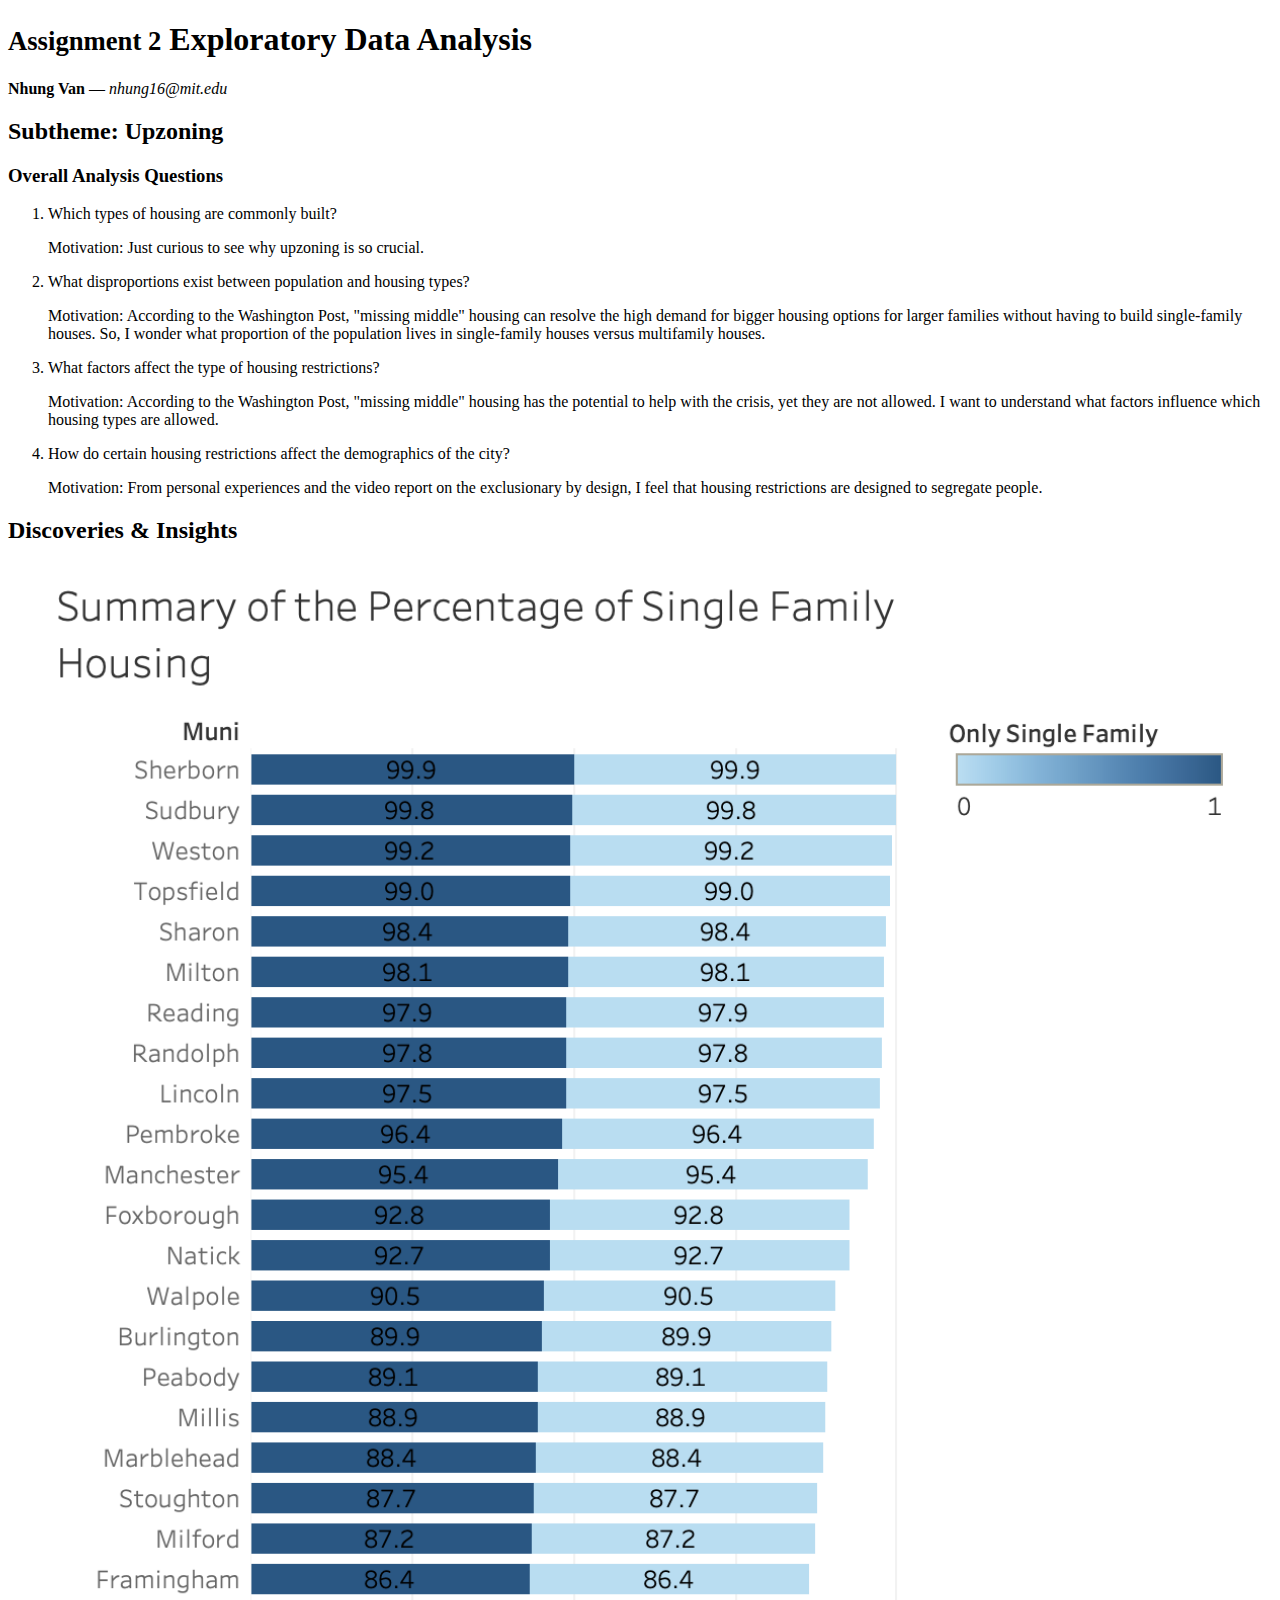
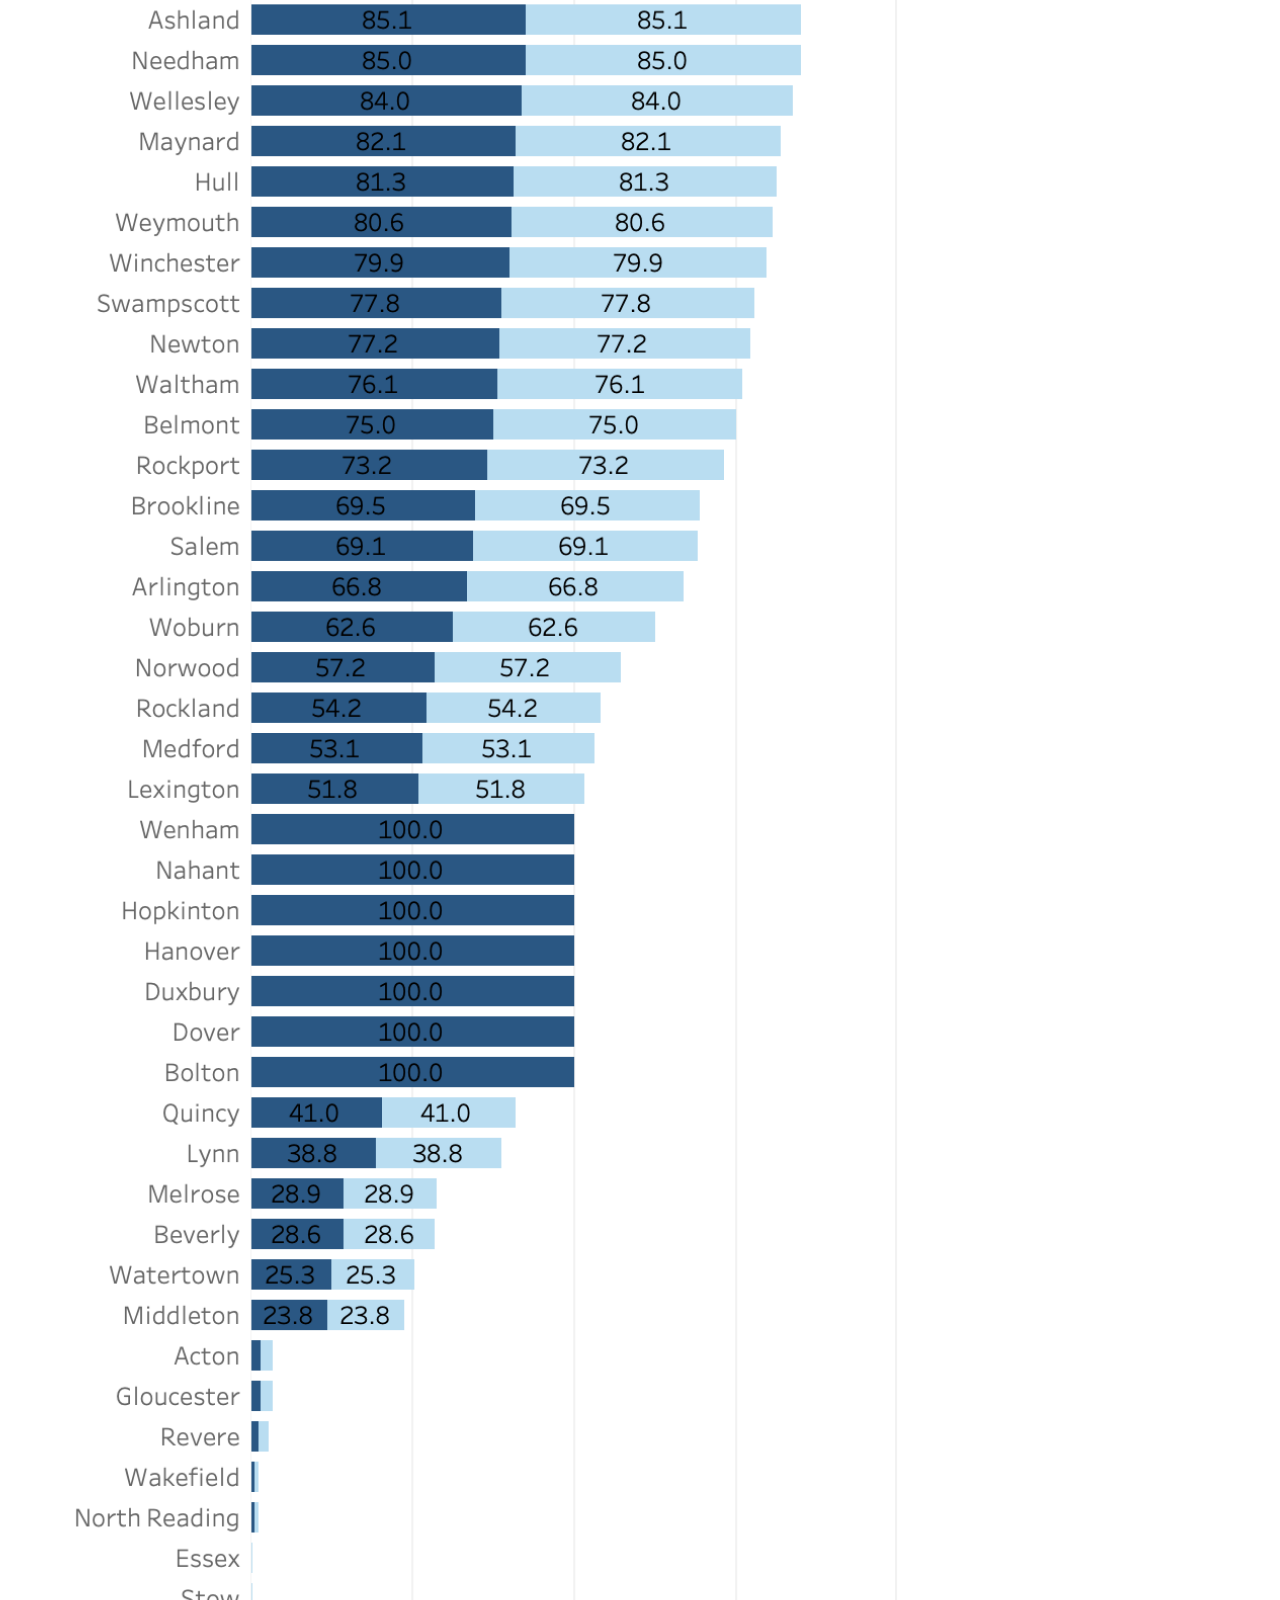
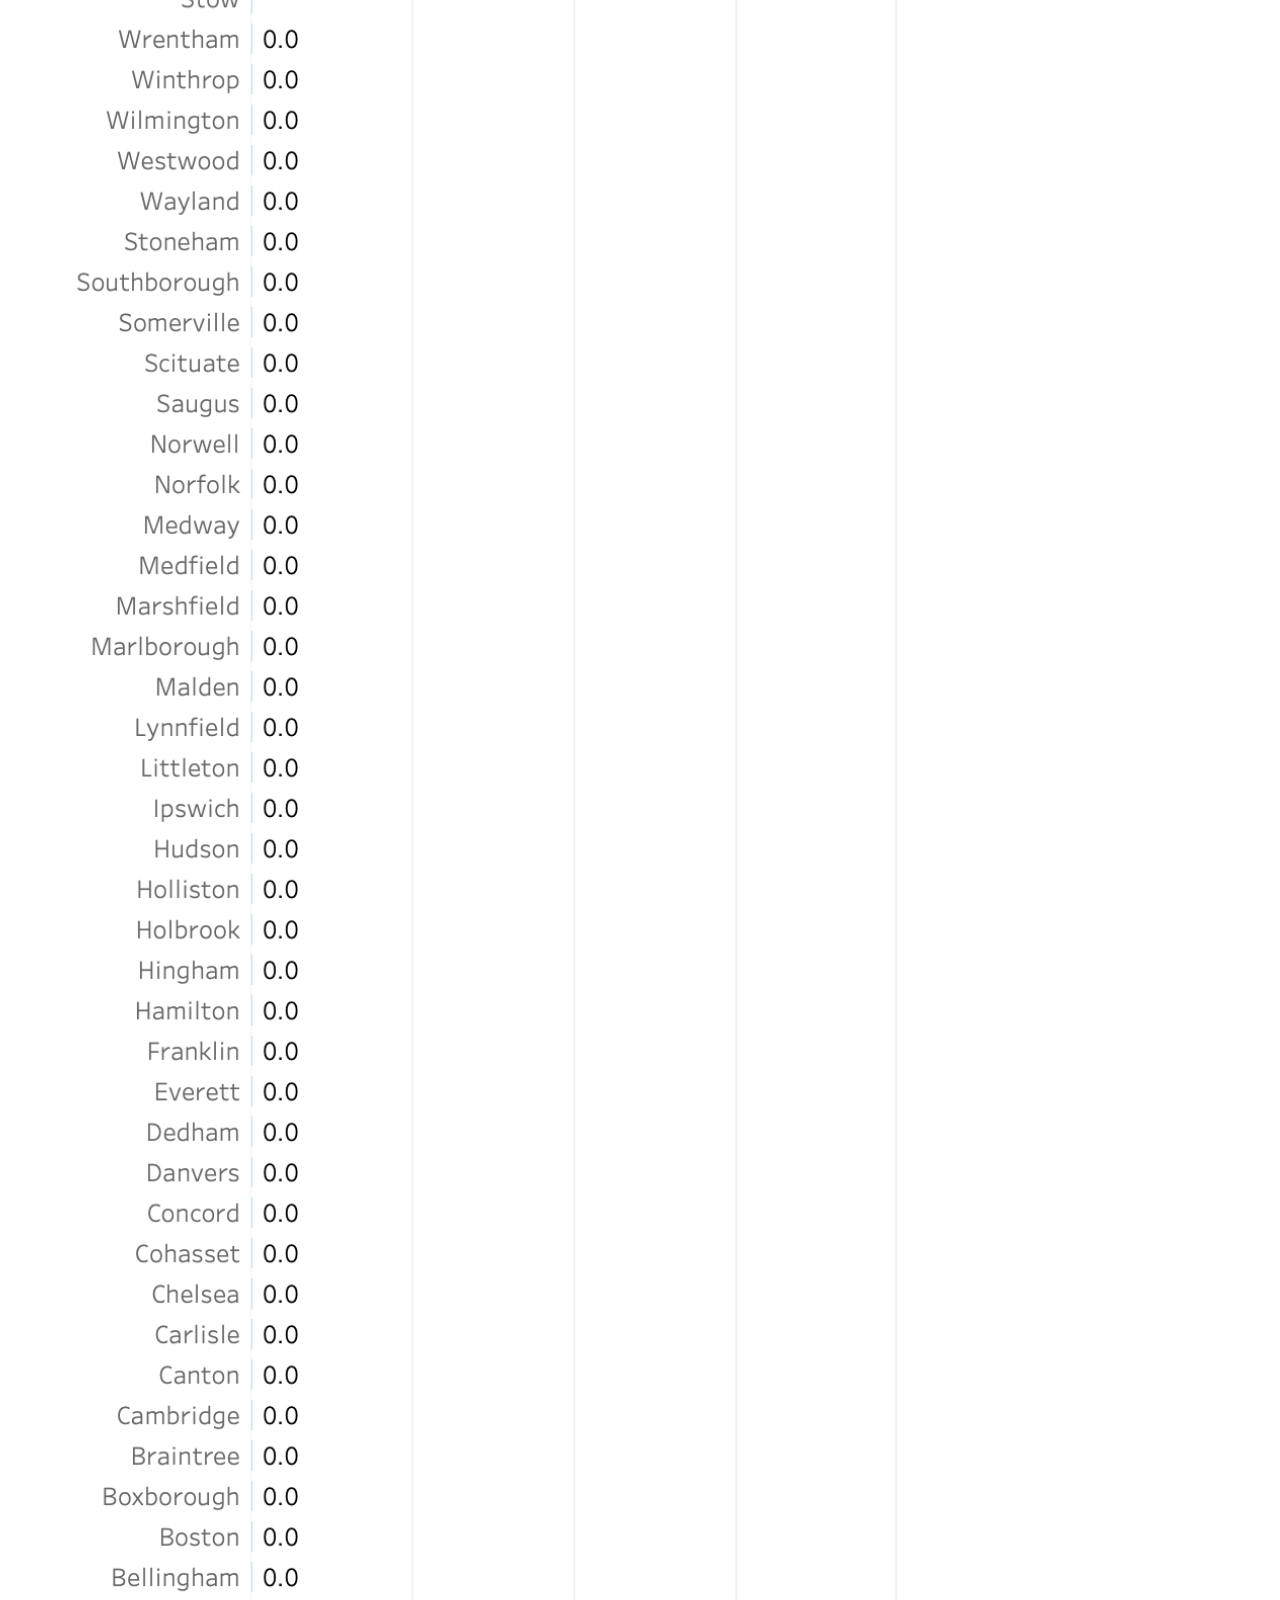
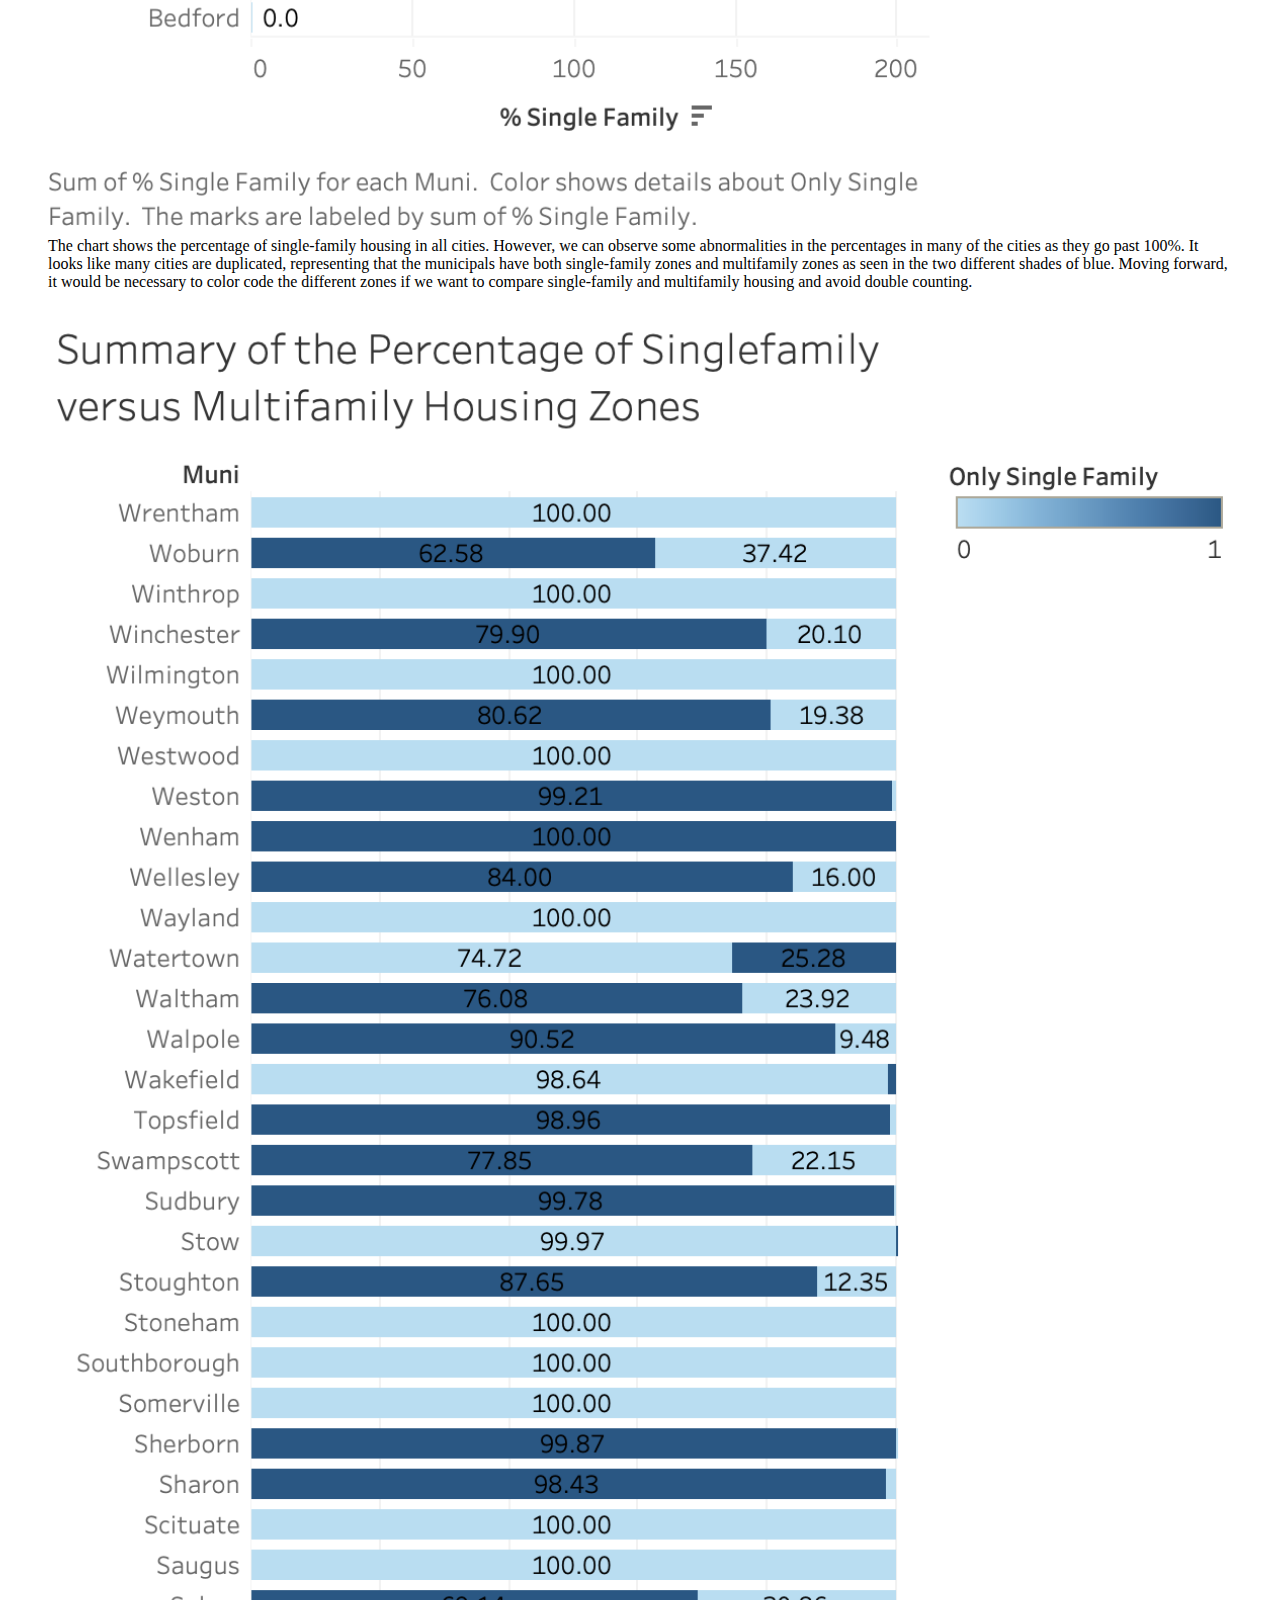
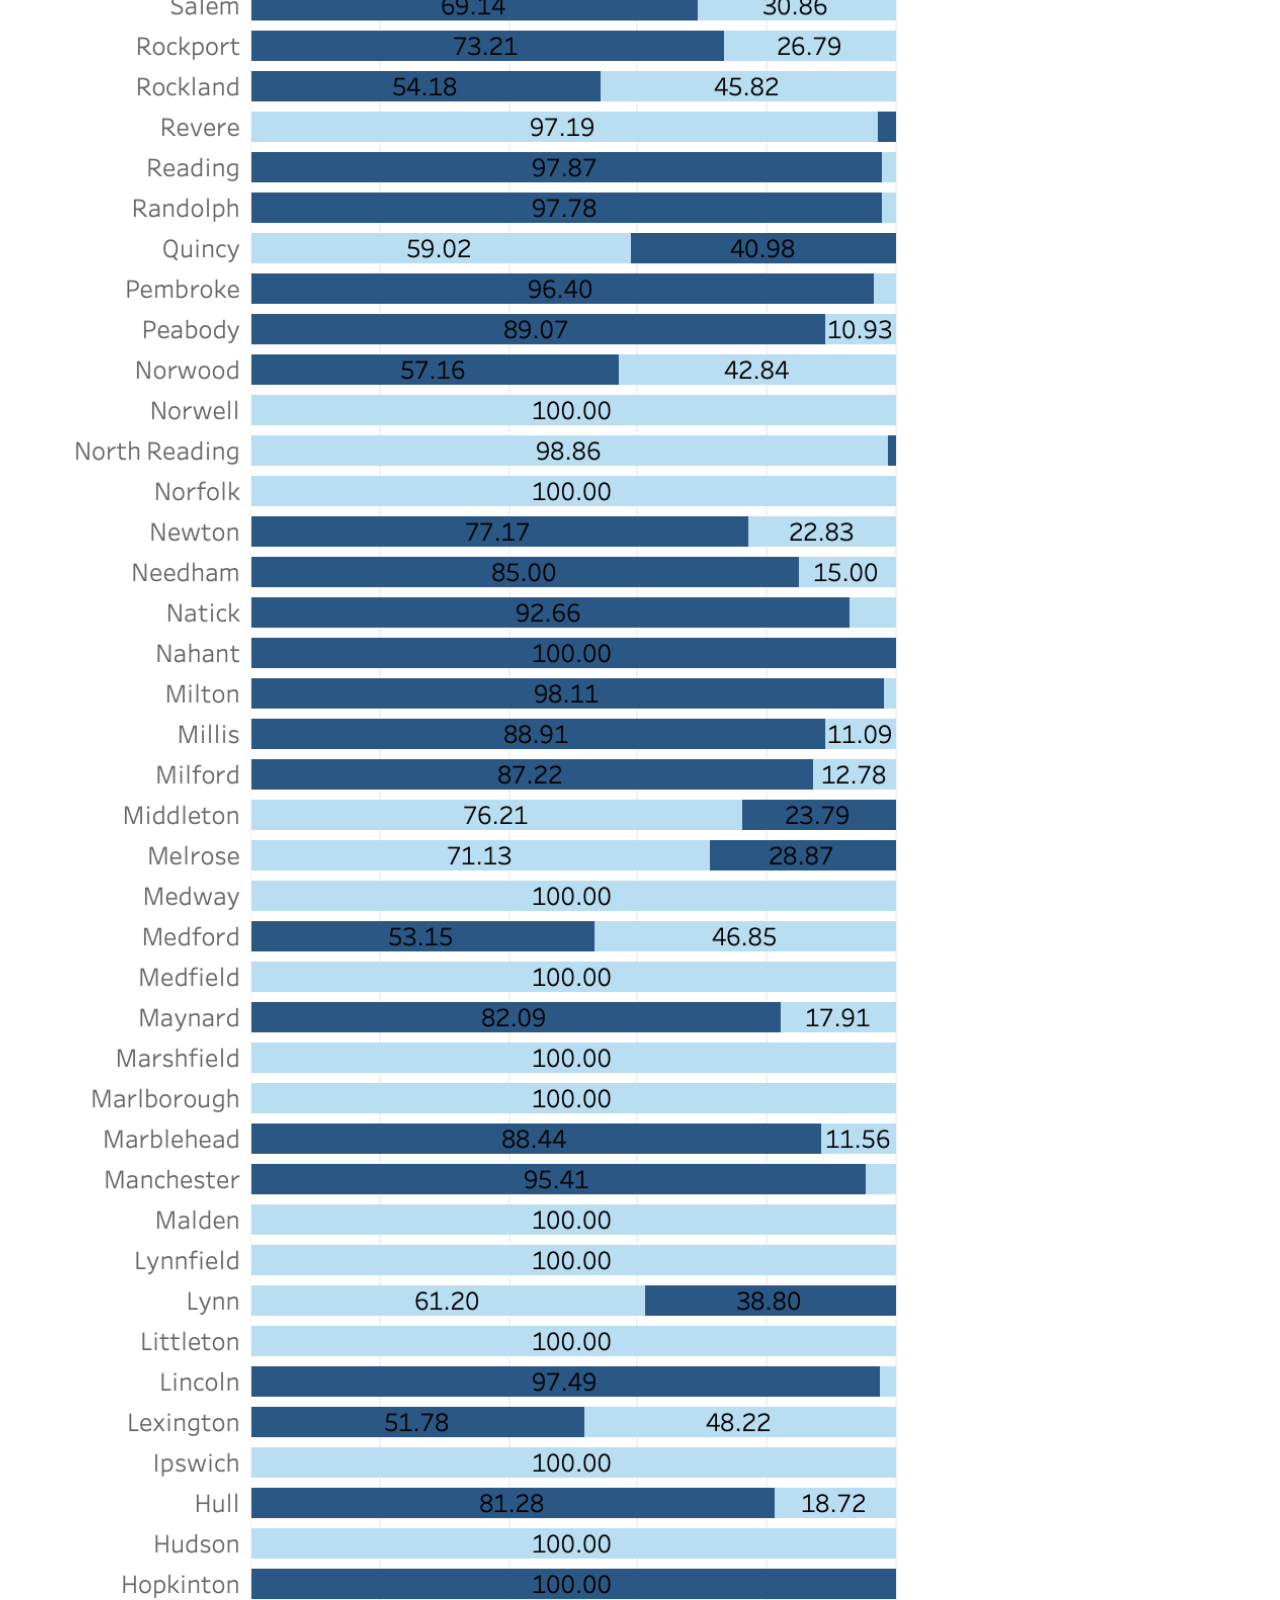
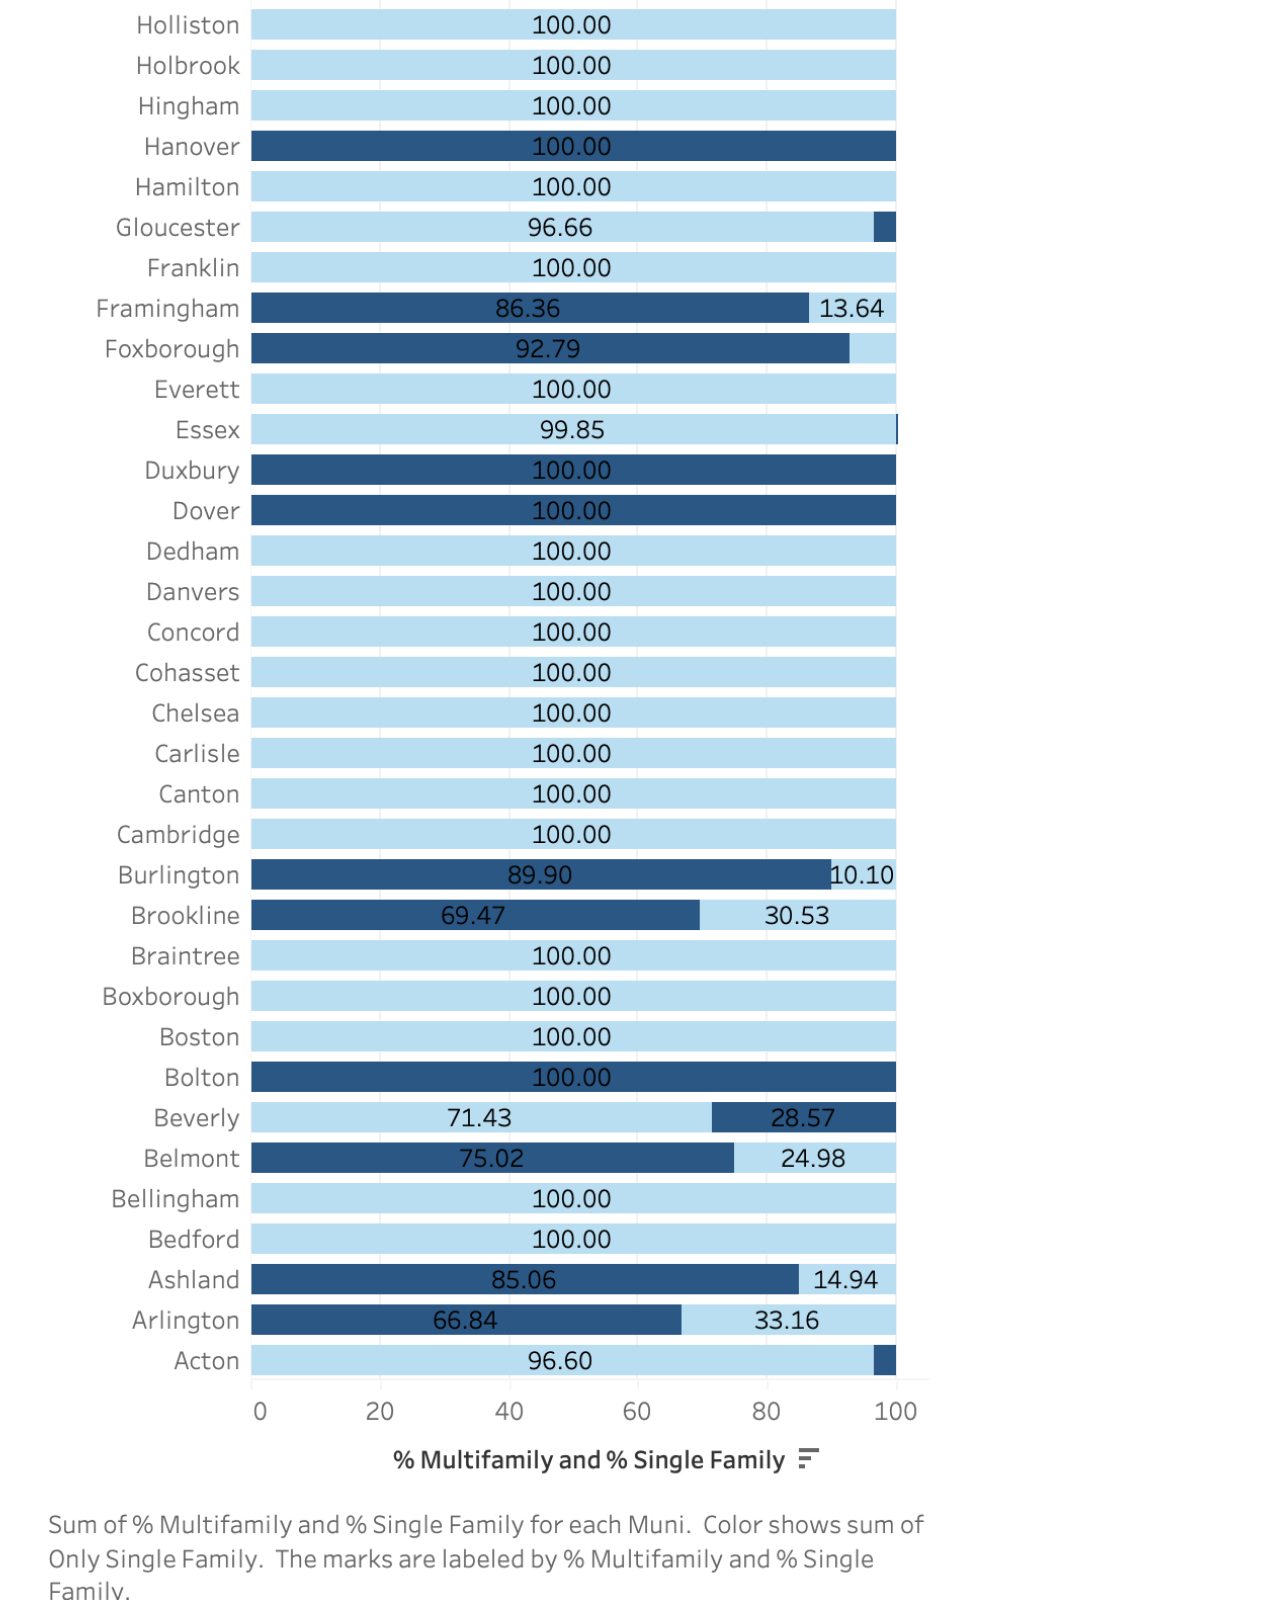
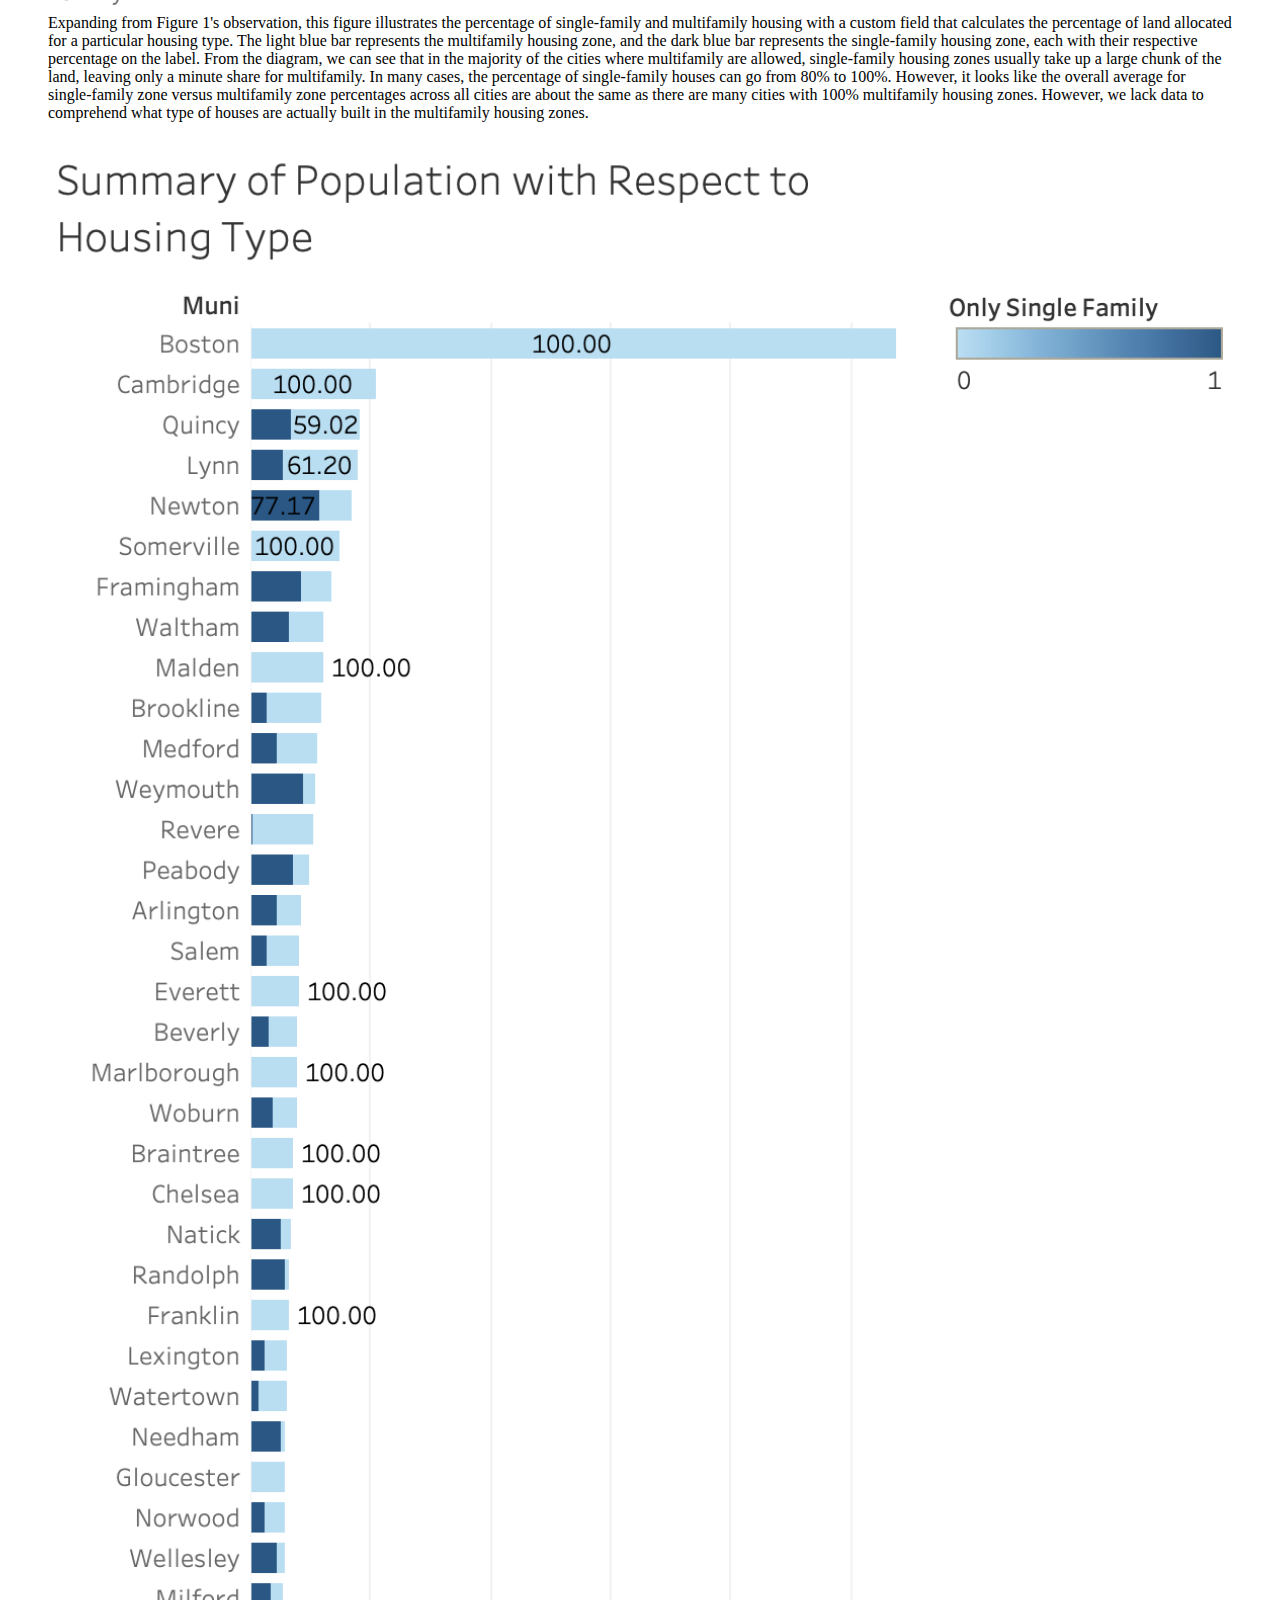
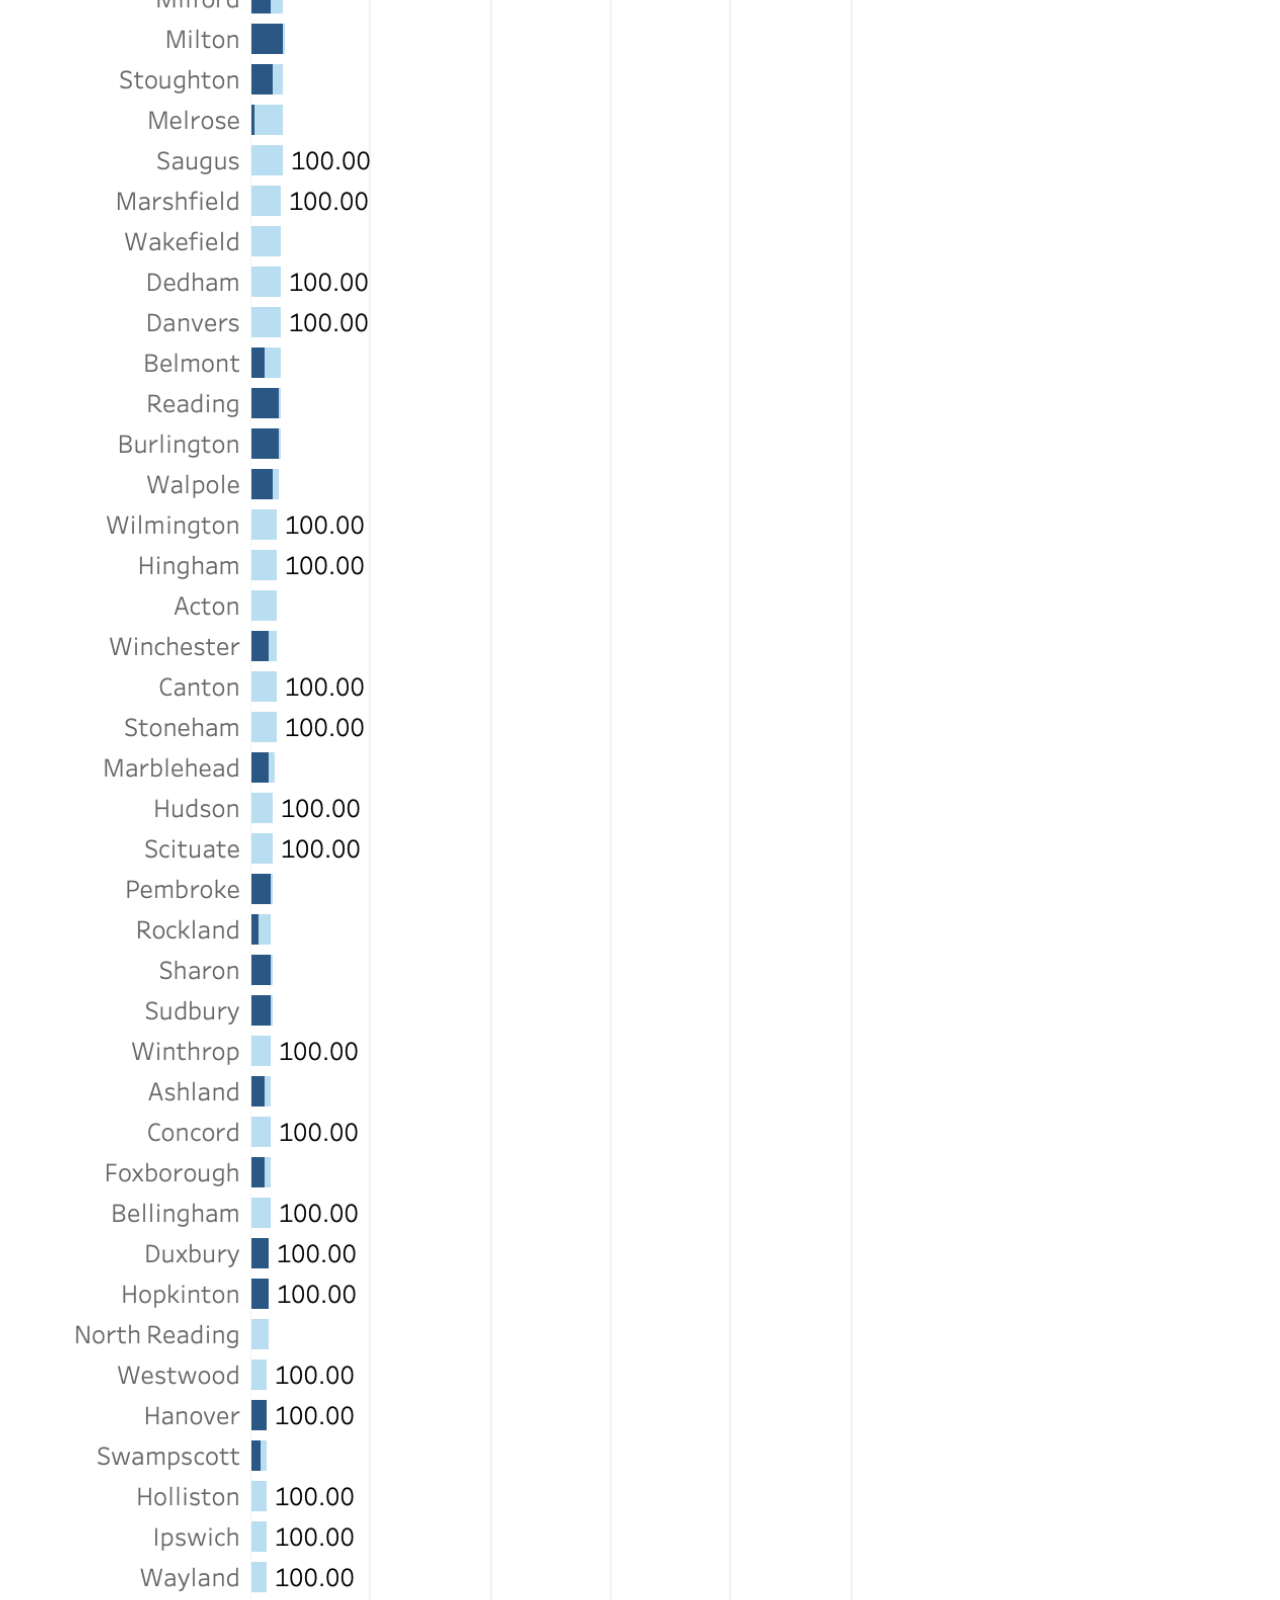
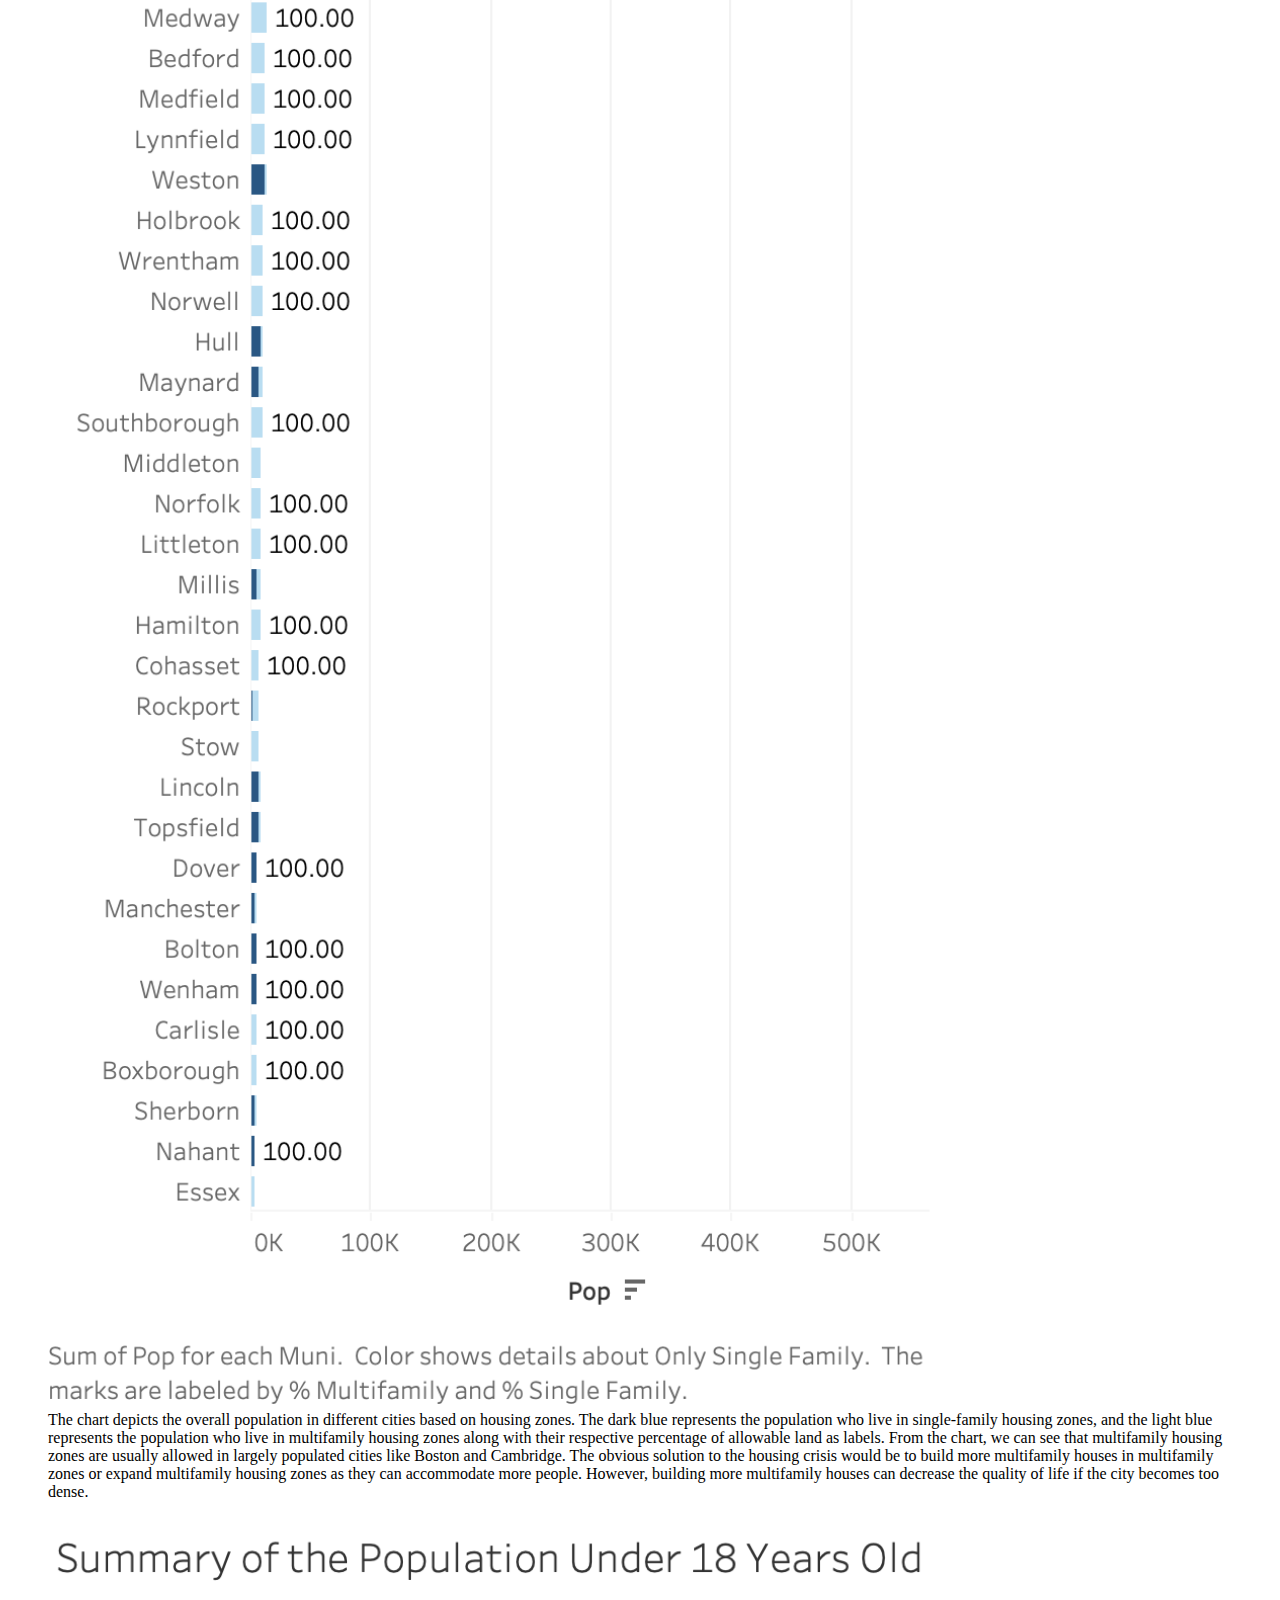
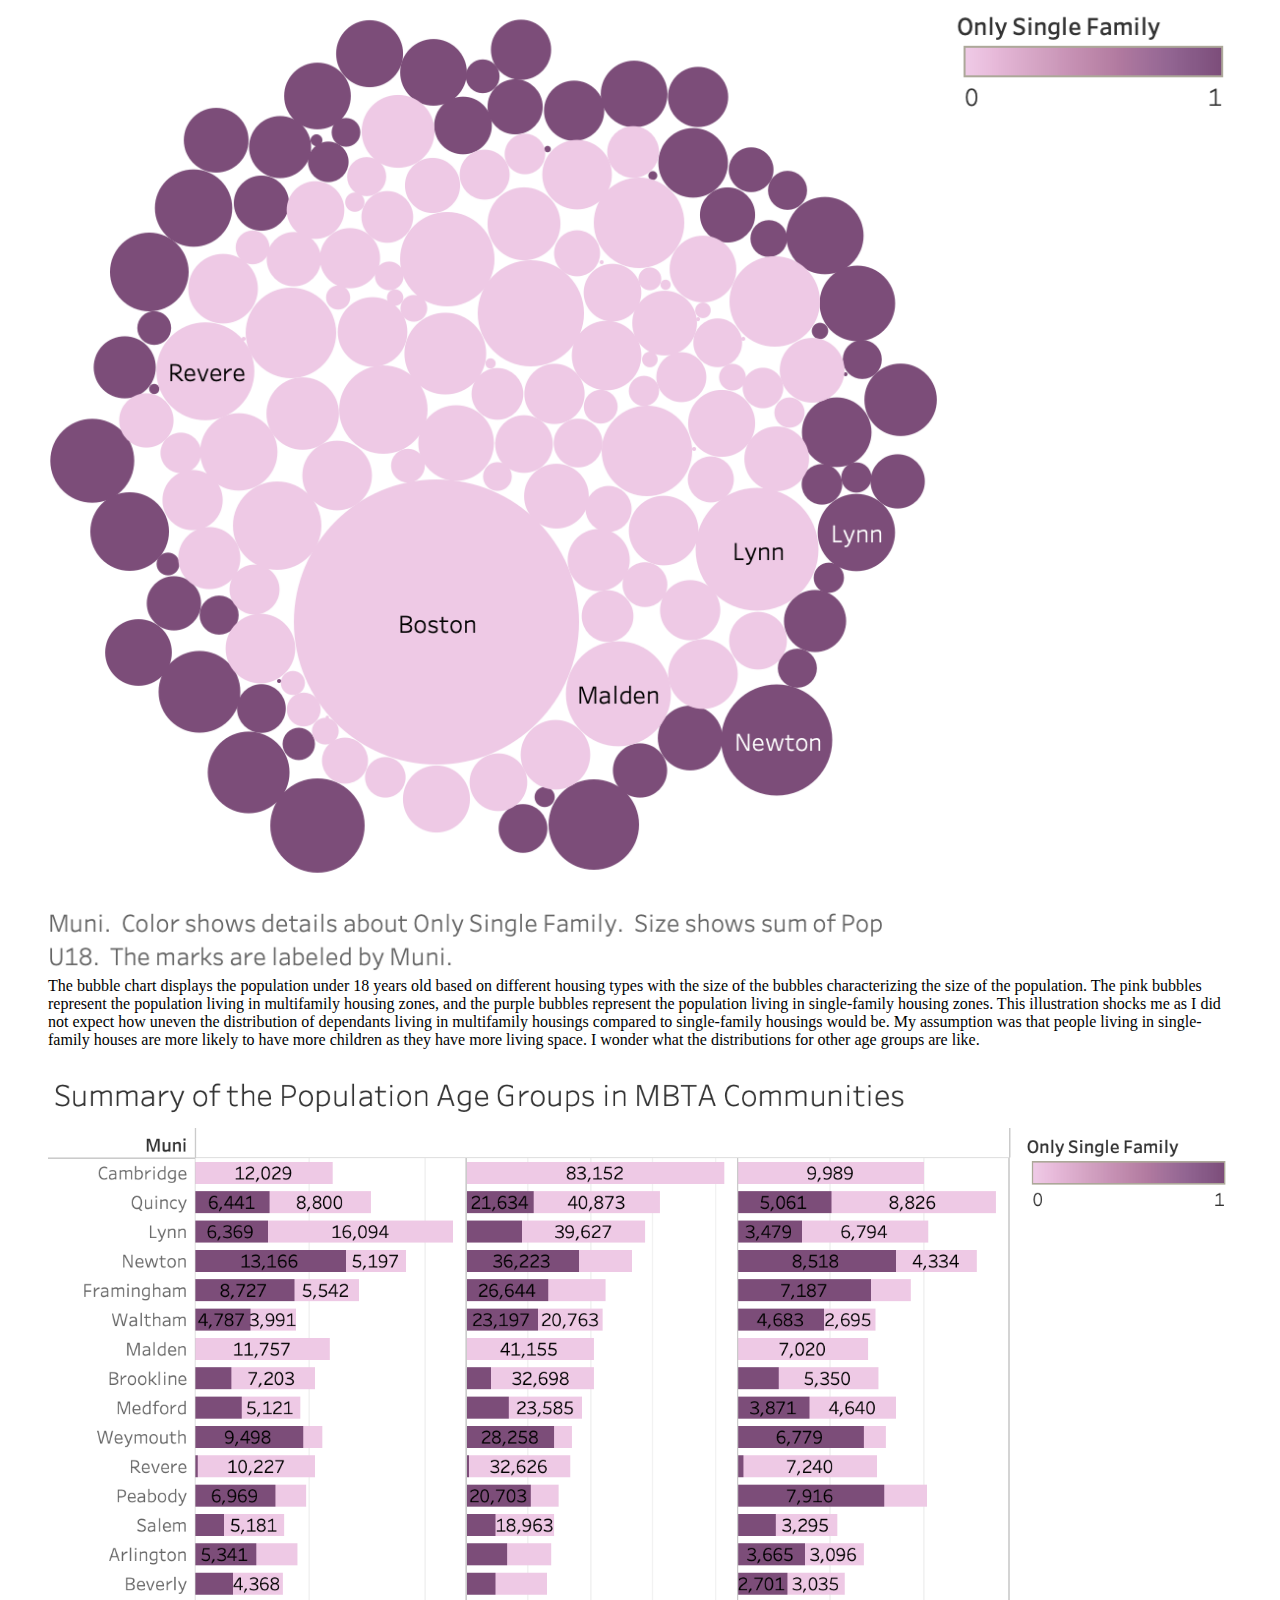
==== commit 25109e1c: "fned report" ====
--- a/assignment2/index.html
+++ b/assignment2/index.html
@@ -25,12 +25,12 @@
 			<ol>
                 <li>Which types of housing are commonly built?</li>
                 <p> Motivation: Just curious to see why upzoning is so crucial.</p>
-                <li>What disporpotions exist between population and housing types?</li>
-                <p> Motivation: From the Washington Post, "missing middle" housing can resolves the high demand for bigger housing options for larger family without having to build single-family houses. So, I wonder what proportion of the population live in single-family houses versus multifamily houses.</p>
+                <li>What disproportions exist between population and housing types?</li>
+                <p> Motivation: According to the Washington Post, "missing middle" housing can resolve the high demand for bigger housing options for larger families without having to build single-family houses. So, I wonder what proportion of the population lives in single-family houses versus multifamily houses.</p>
                 <li>What factors affect the type of housing restrictions?</li>
-                <p> Motivation: From the Washington Post, "missing middle" housing has the potential to help with the crisis, yet they are not allowed. I want to understand what factors influence which housing types are allowed.</p>
-				<li>How does certain housing restrictions affect the demographics of the city?</li>
-                <p> Motivation: From personal experiences and the video report for the exlusionary by design, I feel that housing restrictions are designed to segregate people. </p>
+                <p> Motivation: According to the Washington Post, "missing middle" housing has the potential to help with the crisis, yet they are not allowed. I want to understand what factors influence which housing types are allowed.</p>
+				<li>How do certain housing restrictions affect the demographics of the city?</li>
+                <p> Motivation: From personal experiences and the video report on the exclusionary by design, I feel that housing restrictions are designed to segregate people. </p>
 			</ol>
             
 		</section>
@@ -41,70 +41,77 @@
 			<figure>
 				<img src="./Sheet 1.png" alt="" />
 				<figcaption>
-				The chart shows the percentage of single-family housing in all cities. However, we can observe some abnormalities in the percentages in many of the cities as they go past 100%. It looks like many cities are duplicated, representing that the municipals are both for only singlefamily zone and for multifamily zone as seen in the two different shades of blue. Moving forward, it would be neccessary to separate the different zones if we want to compare single-family and multifamily housings.
+				The chart shows the percentage of single-family housing in all cities. However, we can observe some abnormalities in the percentages in many of the cities as they go past 100%. It looks like many cities are duplicated, representing that the municipals have both single-family zones and multifamily zones as seen in the two different shades of blue. Moving forward, it would be necessary to color code the different zones if we want to compare single-family and multifamily housing and avoid double counting.
 				</figcaption>
 			</figure>
 
 			<figure>
 				<img src="./Sheet 2.png" alt="" />
 				<figcaption>
-				Expanding on from Figure 1's observation, this figure illustrates the percentage of single-family and multifamily housings with a custom field. The light blue bar represents the multifamily housing zone and the dark blue bar represents the single-family housing zone, each with their respective percentage of allowable land on the label. From the chart, we can see that in the majority of cities where multifamily are allowed, single-family housing zone usually take up a large chunk of the land, leaving a small percentage only to multifamily. In many cases, the percentage of single-family houses can go from 80% to 100%. However, it looks like overall average for single-family zone versus multifamily zone percentages in all cities are about the same as there are many cities with 100% multifamily zones.
+				Expanding from Figure 1's observation, this figure illustrates the percentage of single-family and multifamily housing with a custom field that calculates the percentage of land allocated for a particular housing type. The light blue bar represents the multifamily housing zone, and the dark blue bar represents the single-family housing zone, each with their respective percentage on the label. From the diagram, we can see that in the majority of the cities where multifamily are allowed, single-family housing zones usually take up a large chunk of the land, leaving only a minute share for multifamily. In many cases, the percentage of single-family houses can go from 80% to 100%. However, it looks like the overall average for single-family zone versus multifamily zone percentages across all cities are about the same as there are many cities with 100% multifamily housing zones. However, we lack data to comprehend what type of houses are actually built in the multifamily housing zones.
 				</figcaption>
 			</figure>
 
 			<figure>
 				<img src="./Sheet 3.png" alt="" />
 				<figcaption>
-				The chart illustrates the overall population in different cities based on housing zones. The dark blue represents the population who live in single-family housing zone and the light blue represents the population who live in multifamily housing zone along with their respective percentage of allowable land as labels. From the chart, we can see that multifamily housing zones are usually allowed in largely populated cities like Boston and Cambridge. However, I wonder how much single-family houses compared to multifamily houses are actually built in multifamily housing zone. The obvious solution to the housing crisis would be to build more multifamily houses in multifamily zone as they can accommondate more people. However, building more multifamily houses can decrease the quality of life as the density in the city increases. With only these information, it is hard to tell which type of houses are commonly built.
+				The chart depicts the overall population in different cities based on housing zones. The dark blue represents the population who live in single-family housing zones, and the light blue represents the population who live in multifamily housing zones along with their respective percentage of allowable land as labels. From the chart, we can see that multifamily housing zones are usually allowed in largely populated cities like Boston and Cambridge. The obvious solution to the housing crisis would be to build more multifamily houses in multifamily zones or expand multifamily housing zones as they can accommodate more people. However, building more multifamily houses can decrease the quality of life if the city becomes too dense. 
 				</figcaption>
 			</figure>
 
 			<figure>
 				<img src="./Sheet 4.png" alt="" />
 				<figcaption>
-				The bubble chart illustrates the population under 18 years based on different housing types. The pink bubbles represent the population living in multifamily housing zone and the purple bubbles represent the population living in single-family housing zone. This illustration shocks me as I did not expect how uneven the distribution of dependants living in multifamily housings compared to single-family housings would be. My inference was that people living in single-family houses are more likely to have more children as they have more living space. I wonder what is the distributions for other age groups are like.
+				The bubble chart displays the population under 18 years old based on different housing types with the size of the bubbles characterizing the size of the population. The pink bubbles represent the population living in multifamily housing zones, and the purple bubbles represent the population living in single-family housing zones. This illustration shocks me as I did not expect how uneven the distribution of dependants living in multifamily housings compared to single-family housings would be. My assumption was that people living in single-family houses are more likely to have more children as they have more living space. I wonder what the distributions for other age groups are like.
 				</figcaption>
 			</figure>
 
 			<figure>
 				<img src="Sheet 5.png" alt="" />
 				<figcaption>
-				The bar graphs compare the different distribution of age groups across different cities on the MBTA list (cities that allow for multifamily housings). The pink bar represents the people living in multifamily housing zone while the dark purple bar represents the people living in single-family housings. Expanding from previous observation about the population under 18, I would expect more retired people (over 65) to live in single-family houses because they are usually more established financially with no dependants. Yet, that's not the case at all. The charts indicates that the population, across all age groups, tend to have similar distribution in single-family and multifamily housing zones. The difference depends on the cities themselves.
+				The bar graphs compare the various distribution of age groups across different cities on the MBTA list (cities that allow for multifamily housing). The pink bar represents the people living in multifamily housing zones, and the dark purple bar represents those living in single-family housing. Expanding from previous observations about the population under 18, I would expect more retired people (over 65) to live in single-family houses because they are usually more established financially with no dependents. Yet, that's not the case at all. The charts indicate that the population, across all age groups, tends to have a similar distribution in single-family and multifamily housing zones. The difference depends on the cities themselves.
 				</figcaption>
 			</figure>
 
 			<figure>
 				<img src="Sheet 6.png" alt="" />
 				<figcaption>
-				The chart displays the percentage of households with an income of $100,000 or more with labels next to a chart with the percentage of single-family housing. The black tick represents household living in single-family housing zone and the dark red represent households living in multifamily housing zone. I expected to see more of a difference between the percentages between single-family and multifamily households because I expect most single-family households to have higher income. Yet, the numbers are about the same in most municipals. There is also no evidence for how the percentage of single-family housing is affected by the percentage of people with high income living in that city. However, it does look like single-family housing zone tend to have higher percentage of households with more than $100k income.
+				The chart exhibits the percentage of households with an income of $100,000 or more next to a chart with the percentage of single-family housing. The black tick represents households living in single-family housing zones, and the dark red represents households living in multifamily housing zones. I expected to see more of a difference in the percentages between single-family and multifamily households because I expect most single-family households to have higher incomes. Yet, the numbers are about the same in most municipalities. There is also no evidence for how the percentage of allowable land for single-family housing is affected by the percentage of people with high income living in that city. However, it does look like single-family housing zones tend to have a higher percentage of households with more than $100k income.
 				</figcaption>
 			</figure>
 
 			<figure>
 				<img src="Sheet 7.png" alt="" />
 				<figcaption>
-				The chart compares the percentage of non-white population between single-family and multifamily housing zone where red ticks represent multifamily and black ticks represent single-family. In almost every municipals where there are both single and multifamily housing, we can see that non-white population is always greater in multifamily housing zone than single-family housing zone. The difference is more apparent in cities like Framinghamn Lynn, Medford, Randolph, Revere, and many more. We can argue that by restricting the size of multifamily housing zone, cities can purposely lower the percentage of non-white population in the city.
+				The chart compares the percentage of the non-white population between single-family and multifamily housing zones where red ticks represent multifamily and black ticks represent single-family. In almost every city with both single and multifamily housing, we can see that the non-white population is always higher in multifamily housing zones than in single-family housing zones. The difference is more apparent in cities like Framingham, Lynn, Medford, Randolph, Revere, and many more. We can argue that by restricting the size of multifamily housing zones, cities can purposely lower the percentage of the non-white population in the city.
 				</figcaption>
 			</figure>
 
 			<figure>
-				<img src="IMAGE_FILENAME" alt="" />
+				<img src="Sheet 8.png" alt="" />
 				<figcaption>
-				ENTER IMAGE CAPTION HERE.
+				The chart compares the percentage of family and non-family households of size 5 or more living in the same building where red ticks represent multifamily and black ticks represent single-family housing zones. From the chart, we can see that single-family tend to have a higher percentage than multifamily in family households of size 5 or more. The opposite is seen in non-family households of size 5 or more. The observation intuitively makes sense since we expect larger families to live in single-family houses while larger non-family to live in multifamily houses.
 				</figcaption>
 			</figure>
 
 			<figure>
-				<img src="IMAGE_FILENAME" alt="" />
+				<img src="Sheet 9.png" alt="" />
 				<figcaption>
-				ENTER IMAGE CAPTION HERE.
+				Now, we move onto the overall map to see if there is a relationship between locations. The map illustrates the population of each city with regard to single and multifamily housing zones. With so much data, it is hard to see where the boundaries of single-family housing versus multifamily housing lie in many cities. To account for this, we might want to focus only on a portion of the data at a time.
 				</figcaption>
 			</figure>
 
 			<figure>
-				<img src="IMAGE_FILENAME" alt="" />
+				<img src="Sheet 10.png" alt="" />
 				<figcaption>
-				ENTER IMAGE CAPTION HERE.
+				Instead of looking at the full map, we have a zoomed-in map of the percentage of households with 100k income or more where red represents the multifamily zone and grey represents the single-family zone. As discussed before in Figure 6, single-family tends to have higher percentages than multifamily housing zones. With the map, we can also account for the size of the zones. For example, in Weston, the single-family housing zone is incredibly massive compared to the multifamily housing zone. However, the percentages are not that much of a difference. This leads me to question if there is any significant difference in living conditions in the same city across different housing zones.
+				</figcaption>
+			</figure>
+
+			<figure>
+				<img src="Sheet 11.png" alt="" />
+				<figcaption>
+				Lastly, we have a map of the percentage of non-white population where red represents the multifamily zone and grey represents the single-family zone. Expanding from Figure 7 with the size of the different zones put into perspective, we can notice that a more extensive portion of the non-white population lives in the undersized multifamily housing zones in cities with both housing types. For example, in Sudbury, 75% of the population residing in the multifamily housing zone is non-white, and only 10% of the population living in the single-family housing zone is non-white. 
 				</figcaption>
 			</figure>
 		</section>
@@ -112,7 +119,9 @@
 		<section>
 			<h2>Summary</h2>
 
-			<p>WRITE FINAL SUMMARY HERE.</p>
+			<p>
+			In the Metro Boston Municipalities, cities have zones for only single-family housing and zones where multifamily housings are allowed. In this analysis, we have identified the different housing zone allocations, the disproportions between housing types and populations, and the demographics in various housing zones. Looking at the numbers alone, single-family and multifamily housing zones might look even. However, closer inspection within cities with both zones, the population in single-family housing zones tends to be disproportionate to the size of allocated land. On the other hand, multifamily housing zones tend to be overpopulated due to smaller land allocations. The results also indicate that non-white people with lower incomes tend to live in the multifamily housing zones. It is not clear, however, what types of houses are actually built in multifamily housing zones. With only information about the population, income, households, race, and housing zones, it is also hard to determine the exact factors that impact housing restrictions. Some options to explore in the future are to collect data about buildings (types of shops, companies, schools, etc.), number of parks, sizes of different housing zones, and types of houses built in different housing zones. This additional data will allow us to further our analysis to understand what factors affect housing restrictions and types of commonly built houses.
+			</p>
 		</section>
 	</main>
 </body>
